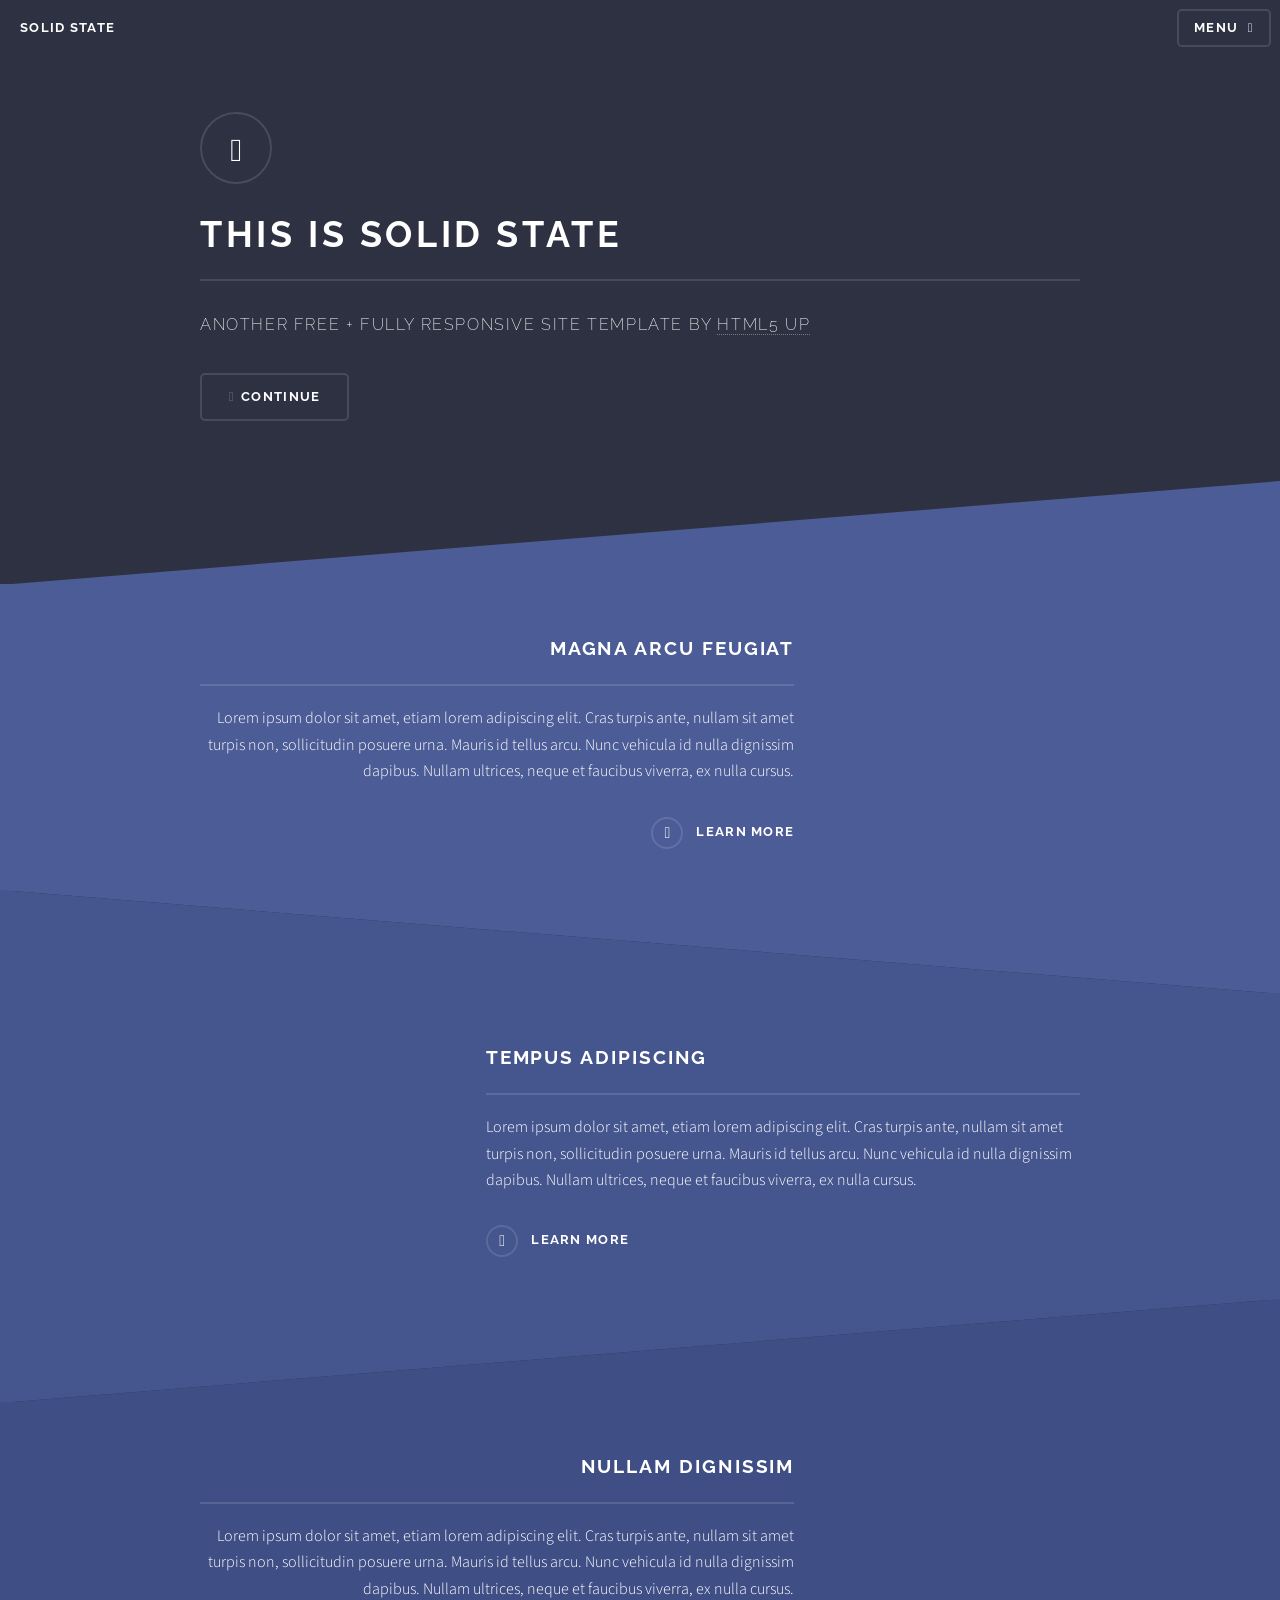
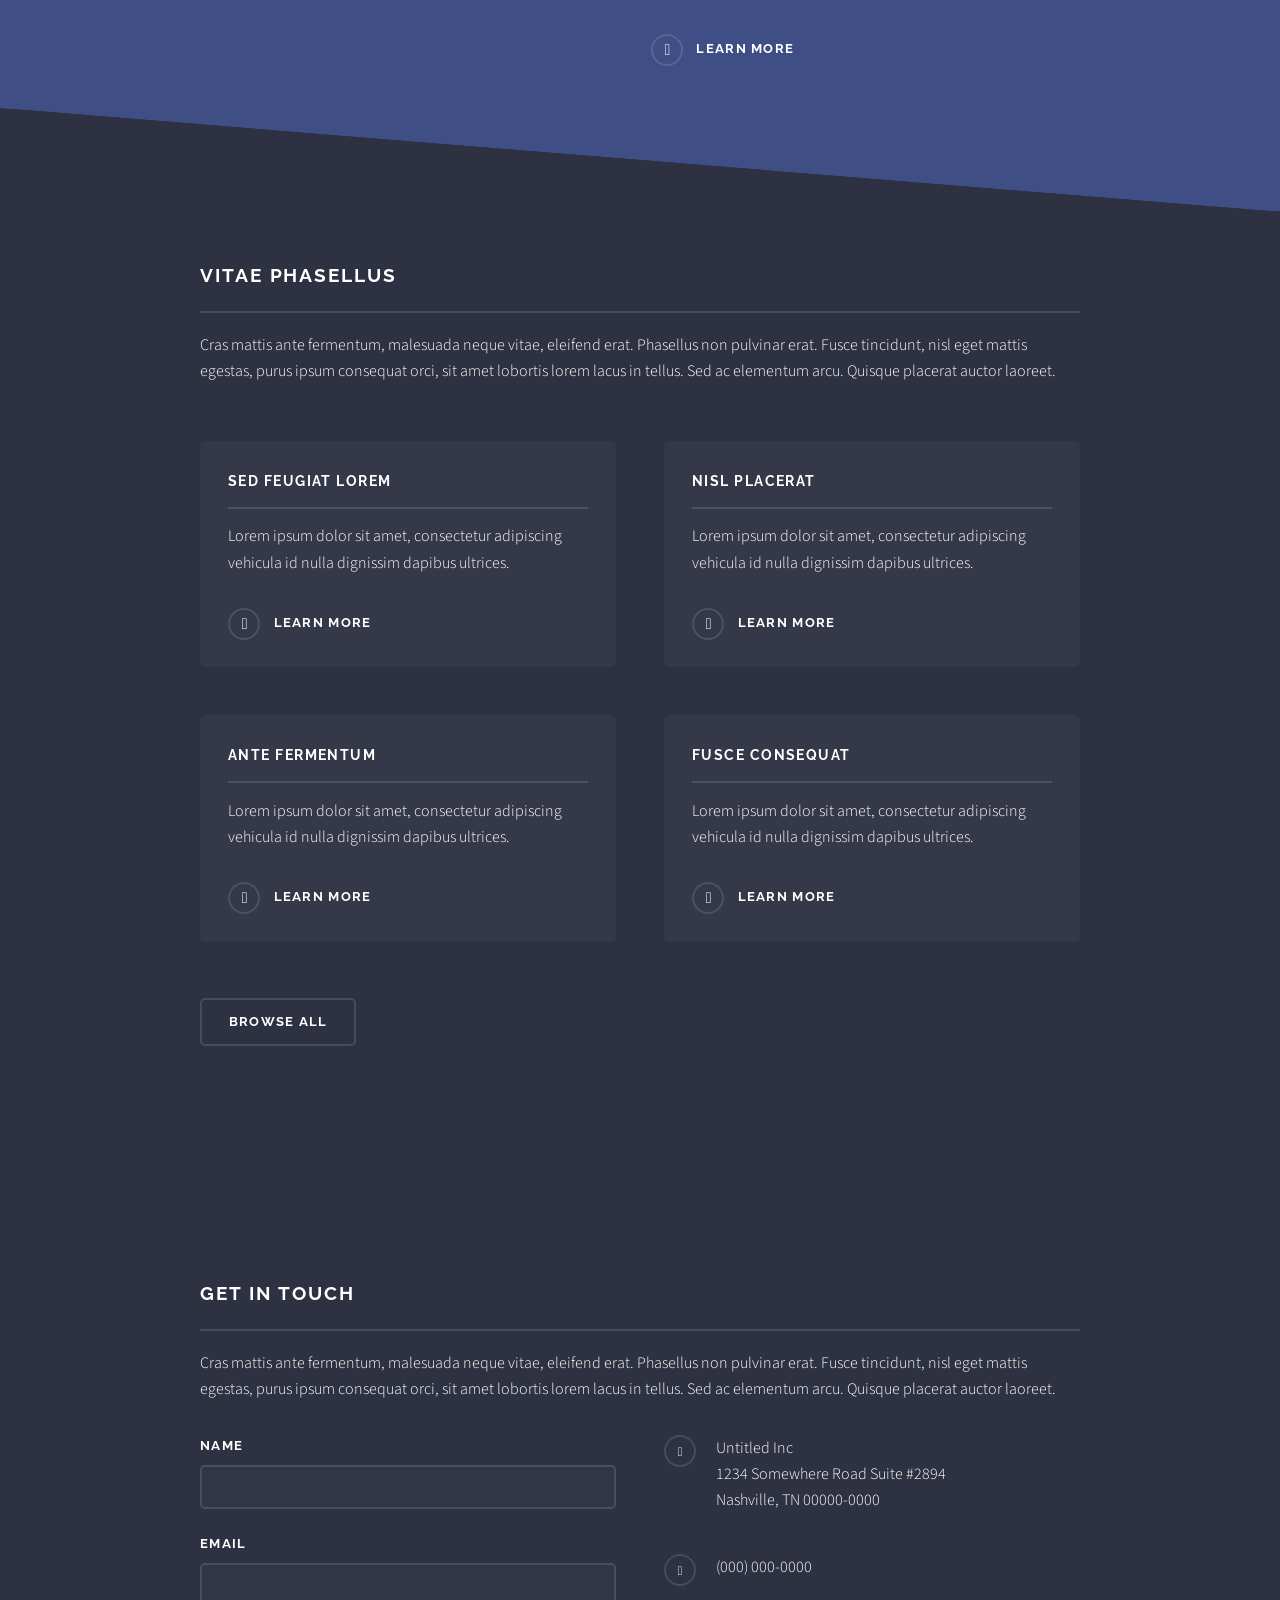
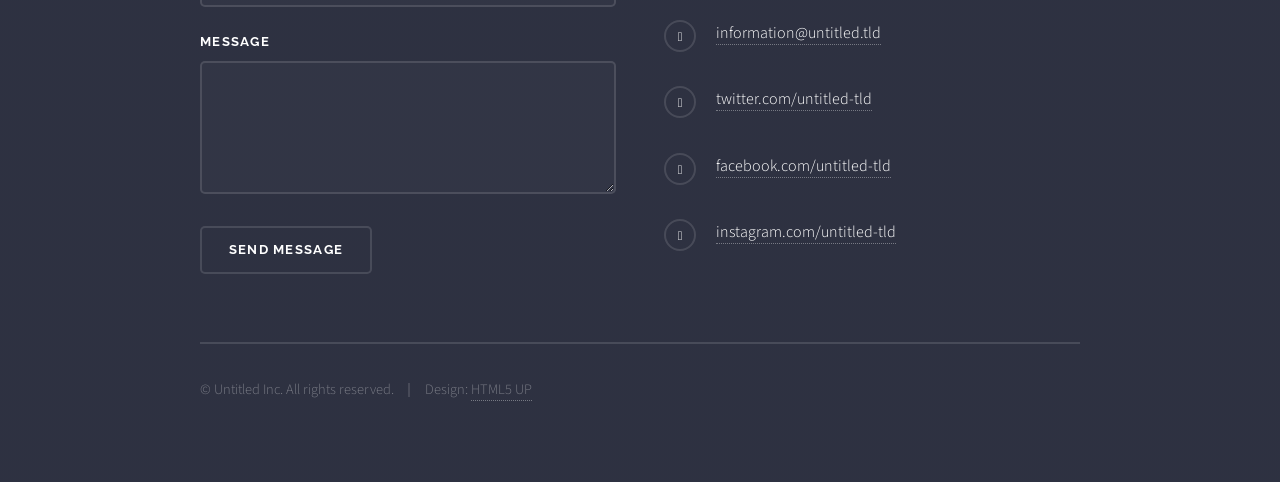
==== index.html @ 35e92411 "First commit of portfolio" ====
<!DOCTYPE HTML>
<!--
	Solid State by HTML5 UP
	html5up.net | @ajlkn
	Free for personal and commercial use under the CCA 3.0 license (html5up.net/license)
-->
<html>
	<head>
		<title>Solid State by HTML5 UP</title>
		<meta charset="utf-8" />
		<meta name="viewport" content="width=device-width, initial-scale=1, user-scalable=no" />
		<link rel="stylesheet" href="assets/css/main.css" />
		<noscript><link rel="stylesheet" href="assets/css/noscript.css" /></noscript>
	</head>
	<body class="is-preload">

		<!-- Page Wrapper -->
			<div id="page-wrapper">

				<!-- Header -->
					<header id="header" class="alt">
						<h1><a href="index.html">Solid State</a></h1>
						<nav>
							<a href="#menu">Menu</a>
						</nav>
					</header>

				<!-- Menu -->
					<nav id="menu">
						<div class="inner">
							<h2>Menu</h2>
							<ul class="links">
								<li><a href="index.html">Home</a></li>
								<li><a href="generic.html">Generic</a></li>
								<li><a href="elements.html">Elements</a></li>
								<li><a href="#">Log In</a></li>
								<li><a href="#">Sign Up</a></li>
							</ul>
							<a href="#" class="close">Close</a>
						</div>
					</nav>

				<!-- Banner -->
					<section id="banner">
						<div class="inner">
							<div class="logo"><span class="icon fa-gem"></span></div>
							<h2>This is Solid State</h2>
							<p>Another free + fully responsive site template by <a href="http://html5up.net">HTML5 UP</a></p>
							<ul class="actions">
								<li><a href="#wrapper" class="button icon solid solo fa-arrow-down scrolly">Continue</a></li>
							</ul>
						</div>
					</section>

				<!-- Wrapper -->
					<section id="wrapper">

						<!-- One -->
							<section id="one" class="wrapper spotlight style1">
								<div class="inner">
									<a href="#" class="image"><img src="images/pic01.jpg" alt="" /></a>
									<div class="content">
										<h2 class="major">Magna arcu feugiat</h2>
										<p>Lorem ipsum dolor sit amet, etiam lorem adipiscing elit. Cras turpis ante, nullam sit amet turpis non, sollicitudin posuere urna. Mauris id tellus arcu. Nunc vehicula id nulla dignissim dapibus. Nullam ultrices, neque et faucibus viverra, ex nulla cursus.</p>
										<a href="#" class="special">Learn more</a>
									</div>
								</div>
							</section>

						<!-- Two -->
							<section id="two" class="wrapper alt spotlight style2">
								<div class="inner">
									<a href="#" class="image"><img src="images/pic02.jpg" alt="" /></a>
									<div class="content">
										<h2 class="major">Tempus adipiscing</h2>
										<p>Lorem ipsum dolor sit amet, etiam lorem adipiscing elit. Cras turpis ante, nullam sit amet turpis non, sollicitudin posuere urna. Mauris id tellus arcu. Nunc vehicula id nulla dignissim dapibus. Nullam ultrices, neque et faucibus viverra, ex nulla cursus.</p>
										<a href="#" class="special">Learn more</a>
									</div>
								</div>
							</section>

						<!-- Three -->
							<section id="three" class="wrapper spotlight style3">
								<div class="inner">
									<a href="#" class="image"><img src="images/pic03.jpg" alt="" /></a>
									<div class="content">
										<h2 class="major">Nullam dignissim</h2>
										<p>Lorem ipsum dolor sit amet, etiam lorem adipiscing elit. Cras turpis ante, nullam sit amet turpis non, sollicitudin posuere urna. Mauris id tellus arcu. Nunc vehicula id nulla dignissim dapibus. Nullam ultrices, neque et faucibus viverra, ex nulla cursus.</p>
										<a href="#" class="special">Learn more</a>
									</div>
								</div>
							</section>

						<!-- Four -->
							<section id="four" class="wrapper alt style1">
								<div class="inner">
									<h2 class="major">Vitae phasellus</h2>
									<p>Cras mattis ante fermentum, malesuada neque vitae, eleifend erat. Phasellus non pulvinar erat. Fusce tincidunt, nisl eget mattis egestas, purus ipsum consequat orci, sit amet lobortis lorem lacus in tellus. Sed ac elementum arcu. Quisque placerat auctor laoreet.</p>
									<section class="features">
										<article>
											<a href="#" class="image"><img src="images/pic04.jpg" alt="" /></a>
											<h3 class="major">Sed feugiat lorem</h3>
											<p>Lorem ipsum dolor sit amet, consectetur adipiscing vehicula id nulla dignissim dapibus ultrices.</p>
											<a href="#" class="special">Learn more</a>
										</article>
										<article>
											<a href="#" class="image"><img src="images/pic05.jpg" alt="" /></a>
											<h3 class="major">Nisl placerat</h3>
											<p>Lorem ipsum dolor sit amet, consectetur adipiscing vehicula id nulla dignissim dapibus ultrices.</p>
											<a href="#" class="special">Learn more</a>
										</article>
										<article>
											<a href="#" class="image"><img src="images/pic06.jpg" alt="" /></a>
											<h3 class="major">Ante fermentum</h3>
											<p>Lorem ipsum dolor sit amet, consectetur adipiscing vehicula id nulla dignissim dapibus ultrices.</p>
											<a href="#" class="special">Learn more</a>
										</article>
										<article>
											<a href="#" class="image"><img src="images/pic07.jpg" alt="" /></a>
											<h3 class="major">Fusce consequat</h3>
											<p>Lorem ipsum dolor sit amet, consectetur adipiscing vehicula id nulla dignissim dapibus ultrices.</p>
											<a href="#" class="special">Learn more</a>
										</article>
									</section>
									<ul class="actions">
										<li><a href="#" class="button">Browse All</a></li>
									</ul>
								</div>
							</section>

					</section>

				<!-- Footer -->
					<section id="footer">
						<div class="inner">
							<h2 class="major">Get in touch</h2>
							<p>Cras mattis ante fermentum, malesuada neque vitae, eleifend erat. Phasellus non pulvinar erat. Fusce tincidunt, nisl eget mattis egestas, purus ipsum consequat orci, sit amet lobortis lorem lacus in tellus. Sed ac elementum arcu. Quisque placerat auctor laoreet.</p>
							<form method="post" action="#">
								<div class="fields">
									<div class="field">
										<label for="name">Name</label>
										<input type="text" name="name" id="name" />
									</div>
									<div class="field">
										<label for="email">Email</label>
										<input type="email" name="email" id="email" />
									</div>
									<div class="field">
										<label for="message">Message</label>
										<textarea name="message" id="message" rows="4"></textarea>
									</div>
								</div>
								<ul class="actions">
									<li><input type="submit" value="Send Message" /></li>
								</ul>
							</form>
							<ul class="contact">
								<li class="icon solid fa-home">
									Untitled Inc<br />
									1234 Somewhere Road Suite #2894<br />
									Nashville, TN 00000-0000
								</li>
								<li class="icon solid fa-phone">(000) 000-0000</li>
								<li class="icon solid fa-envelope"><a href="#">information@untitled.tld</a></li>
								<li class="icon brands fa-twitter"><a href="#">twitter.com/untitled-tld</a></li>
								<li class="icon brands fa-facebook-f"><a href="#">facebook.com/untitled-tld</a></li>
								<li class="icon brands fa-instagram"><a href="#">instagram.com/untitled-tld</a></li>
							</ul>
							<ul class="copyright">
								<li>&copy; Untitled Inc. All rights reserved.</li><li>Design: <a href="http://html5up.net">HTML5 UP</a></li>
							</ul>
						</div>
					</section>

			</div>

		<!-- Scripts -->
			<script src="assets/js/jquery.min.js"></script>
			<script src="assets/js/jquery.scrollex.min.js"></script>
			<script src="assets/js/browser.min.js"></script>
			<script src="assets/js/breakpoints.min.js"></script>
			<script src="assets/js/util.js"></script>
			<script src="assets/js/main.js"></script>

	</body>
</html>
---- assets/css/main.css ----
@import url(fontawesome-all.min.css);
@import url("https://fonts.googleapis.com/css?family=Raleway:200,700|Source+Sans+Pro:300,600,300italic,600italic");

/*
	Solid State by HTML5 UP
	html5up.net | @ajlkn
	Free for personal and commercial use under the CCA 3.0 license (html5up.net/license)
*/

html, body, div, span, applet, object,
iframe, h1, h2, h3, h4, h5, h6, p, blockquote,
pre, a, abbr, acronym, address, big, cite,
code, del, dfn, em, img, ins, kbd, q, s, samp,
small, strike, strong, sub, sup, tt, var, b,
u, i, center, dl, dt, dd, ol, ul, li, fieldset,
form, label, legend, table, caption, tbody,
tfoot, thead, tr, th, td, article, aside,
canvas, details, embed, figure, figcaption,
footer, header, hgroup, menu, nav, output, ruby,
section, summary, time, mark, audio, video {
	margin: 0;
	padding: 0;
	border: 0;
	font-size: 100%;
	font: inherit;
	vertical-align: baseline;}

article, aside, details, figcaption, figure,
footer, header, hgroup, menu, nav, section {
	display: block;}
html {
  scroll-behavior: smooth;
}

body {
	line-height: 1;
}

ol, ul {
	list-style: none;
}

blockquote, q {
	quotes: none;
}

	blockquote:before, blockquote:after, q:before, q:after {
		content: '';
		content: none;
	}

table {
	border-collapse: collapse;
	border-spacing: 0;
}

body {
	-webkit-text-size-adjust: none;
}

mark {
	background-color: transparent;
	color: inherit;
}

input::-moz-focus-inner {
	border: 0;
	padding: 0;
}

input, select, textarea {
	-moz-appearance: none;
	-webkit-appearance: none;
	-ms-appearance: none;
	appearance: none;
}

/* Basic */

	@-ms-viewport {
		width: device-width;
	}

	body {
		-ms-overflow-style: scrollbar;
	}

	@media screen and (max-width: 480px) {

		html, body {
			min-width: 320px;
		}

	}

	html {
		box-sizing: border-box;
	}

	*, *:before, *:after {
		box-sizing: inherit;
	}

	body {
		background-color: #2e3141;
		background-image: linear-gradient(to top, rgba(46, 49, 65, 0.8), rgba(46, 49, 65, 0.8)), url("../../images/bg.jpg");
		background-size: auto,
 cover;
		background-attachment: fixed,
 fixed;
		background-position: center,
 center;
	}

		body.is-preload *, body.is-preload *:before, body.is-preload *:after {
			-moz-animation: none !important;
			-webkit-animation: none !important;
			-ms-animation: none !important;
			animation: none !important;
			-moz-transition: none !important;
			-webkit-transition: none !important;
			-ms-transition: none !important;
			transition: none !important;
		}

/* Type */

	body, input, select, textarea {
		color: #ffffff;
		font-family: "Source Sans Pro", Helvetica, sans-serif;
		font-size: 16.5pt;
		font-weight: 300;
		line-height: 1.65;
	}

		@media screen and (max-width: 1680px) {

			body, input, select, textarea {
				font-size: 13pt;
			}

		}

		@media screen and (max-width: 1280px) {

			body, input, select, textarea {
				font-size: 12pt;
			}

		}

		@media screen and (max-width: 980px) {

			body, input, select, textarea {
				font-size: 12pt;
			}

		}

		@media screen and (max-width: 736px) {

			body, input, select, textarea {
				font-size: 12pt;
			}

		}

		@media screen and (max-width: 480px) {

			body, input, select, textarea {
				font-size: 12pt;
			}

		}

	a {
		-moz-transition: color 0.2s ease-in-out, border-bottom-color 0.2s ease-in-out;
		-webkit-transition: color 0.2s ease-in-out, border-bottom-color 0.2s ease-in-out;
		-ms-transition: color 0.2s ease-in-out, border-bottom-color 0.2s ease-in-out;
		transition: color 0.2s ease-in-out, border-bottom-color 0.2s ease-in-out;
		border-bottom: dotted 1px rgba(255, 255, 255, 0.35);
		color: #ffffff;
		text-decoration: none;
	}

		a:hover {
			border-bottom-color: transparent;
			color: #ffffff !important;
		}

		a.special:not(.button) {
			text-decoration: none;
			border-bottom: 0;
			display: block;
			font-family: Raleway, Helvetica, sans-serif;
			font-size: 0.8em;
			font-weight: 700;
			letter-spacing: 0.1em;
			margin: 0 0 2em 0;
			text-transform: uppercase;
		}

			a.special:not(.button):before {
				-moz-osx-font-smoothing: grayscale;
				-webkit-font-smoothing: antialiased;
				display: inline-block;
				font-style: normal;
				font-variant: normal;
				text-rendering: auto;
				line-height: 1;
				text-transform: none !important;
				font-family: 'Font Awesome 5 Free';
				font-weight: 900;
			}

			a.special:not(.button):before {
				-moz-transition: background-color 0.2s ease-in-out;
				-webkit-transition: background-color 0.2s ease-in-out;
				-ms-transition: background-color 0.2s ease-in-out;
				transition: background-color 0.2s ease-in-out;
				border-radius: 100%;
				border: solid 2px rgba(255, 255, 255, 0.125);
				content: '\f105';
				display: inline-block;
				font-size: 1.25em;
				height: 2em;
				line-height: 1.75em;
				margin-right: 0.85em;
				text-align: center;
				text-indent: 0.15em;
				vertical-align: middle;
				width: 2em;
			}

			a.special:not(.button):hover:before {
				background-color: rgba(255, 255, 255, 0.025);
			}

			a.special:not(.button):active:before {
				background-color: rgba(255, 255, 255, 0.075);
			}

	strong, b {
		color: #ffffff;
		font-weight: 600;
	}

	em, i {
		font-style: italic;
	}

	p {
		margin: 0 0 2em 0;
	}

	h1, h2, h3, h4, h5, h6 {
		color: #ffffff;
		font-family: Raleway, Helvetica, sans-serif;
		font-weight: 700;
		letter-spacing: 0.1em;
		margin: 0 0 1em 0;
		text-transform: uppercase;
	}

		h1 a, h2 a, h3 a, h4 a, h5 a, h6 a {
			color: inherit;
			text-decoration: none;
			border-bottom: 0;
		}

		h1 span, h2 span, h3 span, h4 span, h5 span, h6 span {
			font-weight: 200;
		}

		h1.major, h2.major, h3.major, h4.major, h5.major, h6.major {
			padding-bottom: 1em;
			border-bottom: solid 2px rgba(255, 255, 255, 0.125);
		}

	h2 {
		font-size: 1.2em;
	}

	h3 {
		font-size: 0.9em;
	}

	h4 {
		font-size: 0.7em;
	}

	h5 {
		font-size: 0.7em;
	}

	h6 {
		font-size: 0.7em;
	}

	@media screen and (max-width: 736px) {

		h2 {
			font-size: 1em;
		}

		h3 {
			font-size: 0.8em;
		}

	}

	sub {
		font-size: 0.8em;
		position: relative;
		top: 0.5em;
	}

	sup {
		font-size: 0.8em;
		position: relative;
		top: -0.5em;
	}

	blockquote {
		border-left: solid 4px rgba(255, 255, 255, 0.125);
		font-style: italic;
		margin: 0 0 2em 0;
		padding: 0.5em 0 0.5em 2em;
	}

	code {
		background: rgba(255, 255, 255, 0.025);
		border-radius: 5px;
		border: solid 2px rgba(255, 255, 255, 0.125);
		font-family: "Courier New", monospace;
		font-size: 0.9em;
		margin: 0 0.25em;
		padding: 0.25em 0.65em;
	}

	pre {
		-webkit-overflow-scrolling: touch;
		font-family: "Courier New", monospace;
		font-size: 0.9em;
		margin: 0 0 2em 0;
	}

		pre code {
			display: block;
			line-height: 1.75em;
			padding: 1em 1.5em;
			overflow-x: auto;
		}

	hr {
		border: 0;
		border-bottom: solid 2px rgba(255, 255, 255, 0.125);
		margin: 2.5em 0;
	}

		hr.major {
			margin: 4em 0;
		}

	.align-left {
		text-align: left;
	}

	.align-center {
		text-align: center;
	}

	.align-right {
		text-align: right;
	}

/* Row */

	.row {
		display: flex;
		flex-wrap: wrap;
		box-sizing: border-box;
		align-items: stretch;
	}

		.row > * {
			box-sizing: border-box;
		}

		.row.gtr-uniform > * > :last-child {
			margin-bottom: 0;
		}

		.row.aln-left {
			justify-content: flex-start;
		}

		.row.aln-center {
			justify-content: center;
		}

		.row.aln-right {
			justify-content: flex-end;
		}

		.row.aln-top {
			align-items: flex-start;
		}

		.row.aln-middle {
			align-items: center;
		}

		.row.aln-bottom {
			align-items: flex-end;
		}

		.row > .imp {
			order: -1;
		}

		.row > .col-1 {
			width: 8.33333%;
		}

		.row > .off-1 {
			margin-left: 8.33333%;
		}

		.row > .col-2 {
			width: 16.66667%;
		}

		.row > .off-2 {
			margin-left: 16.66667%;
		}

		.row > .col-3 {
			width: 25%;
		}

		.row > .off-3 {
			margin-left: 25%;
		}

		.row > .col-4 {
			width: 33.33333%;
		}

		.row > .off-4 {
			margin-left: 33.33333%;
		}

		.row > .col-5 {
			width: 41.66667%;
		}

		.row > .off-5 {
			margin-left: 41.66667%;
		}

		.row > .col-6 {
			width: 50%;
		}

		.row > .off-6 {
			margin-left: 50%;
		}

		.row > .col-7 {
			width: 58.33333%;
		}

		.row > .off-7 {
			margin-left: 58.33333%;
		}

		.row > .col-8 {
			width: 66.66667%;
		}

		.row > .off-8 {
			margin-left: 66.66667%;
		}

		.row > .col-9 {
			width: 75%;
		}

		.row > .off-9 {
			margin-left: 75%;
		}

		.row > .col-10 {
			width: 83.33333%;
		}

		.row > .off-10 {
			margin-left: 83.33333%;
		}

		.row > .col-11 {
			width: 91.66667%;
		}

		.row > .off-11 {
			margin-left: 91.66667%;
		}

		.row > .col-12 {
			width: 100%;
		}

		.row > .off-12 {
			margin-left: 100%;
		}

		.row.gtr-0 {
			margin-top: 0;
			margin-left: 0em;
		}

			.row.gtr-0 > * {
				padding: 0 0 0 0em;
			}

			.row.gtr-0.gtr-uniform {
				margin-top: 0em;
			}

				.row.gtr-0.gtr-uniform > * {
					padding-top: 0em;
				}

		.row.gtr-25 {
			margin-top: 0;
			margin-left: -0.4375em;
		}

			.row.gtr-25 > * {
				padding: 0 0 0 0.4375em;
			}

			.row.gtr-25.gtr-uniform {
				margin-top: -0.4375em;
			}

				.row.gtr-25.gtr-uniform > * {
					padding-top: 0.4375em;
				}

		.row.gtr-50 {
			margin-top: 0;
			margin-left: -0.875em;
		}

			.row.gtr-50 > * {
				padding: 0 0 0 0.875em;
			}

			.row.gtr-50.gtr-uniform {
				margin-top: -0.875em;
			}

				.row.gtr-50.gtr-uniform > * {
					padding-top: 0.875em;
				}

		.row {
			margin-top: 0;
			margin-left: -1.75em;
		}

			.row > * {
				padding: 0 0 0 1.75em;
			}

			.row.gtr-uniform {
				margin-top: -1.75em;
			}

				.row.gtr-uniform > * {
					padding-top: 1.75em;
				}

		.row.gtr-150 {
			margin-top: 0;
			margin-left: -2.625em;
		}

			.row.gtr-150 > * {
				padding: 0 0 0 2.625em;
			}

			.row.gtr-150.gtr-uniform {
				margin-top: -2.625em;
			}

				.row.gtr-150.gtr-uniform > * {
					padding-top: 2.625em;
				}

		.row.gtr-200 {
			margin-top: 0;
			margin-left: -3.5em;
		}

			.row.gtr-200 > * {
				padding: 0 0 0 3.5em;
			}

			.row.gtr-200.gtr-uniform {
				margin-top: -3.5em;
			}

				.row.gtr-200.gtr-uniform > * {
					padding-top: 3.5em;
				}

		@media screen and (max-width: 1680px) {

			.row {
				display: flex;
				flex-wrap: wrap;
				box-sizing: border-box;
				align-items: stretch;
			}

				.row > * {
					box-sizing: border-box;
				}

				.row.gtr-uniform > * > :last-child {
					margin-bottom: 0;
				}

				.row.aln-left {
					justify-content: flex-start;
				}

				.row.aln-center {
					justify-content: center;
				}

				.row.aln-right {
					justify-content: flex-end;
				}

				.row.aln-top {
					align-items: flex-start;
				}

				.row.aln-middle {
					align-items: center;
				}

				.row.aln-bottom {
					align-items: flex-end;
				}

				.row > .imp-xlarge {
					order: -1;
				}

				.row > .col-1-xlarge {
					width: 8.33333%;
				}

				.row > .off-1-xlarge {
					margin-left: 8.33333%;
				}

				.row > .col-2-xlarge {
					width: 16.66667%;
				}

				.row > .off-2-xlarge {
					margin-left: 16.66667%;
				}

				.row > .col-3-xlarge {
					width: 25%;
				}

				.row > .off-3-xlarge {
					margin-left: 25%;
				}

				.row > .col-4-xlarge {
					width: 33.33333%;
				}

				.row > .off-4-xlarge {
					margin-left: 33.33333%;
				}

				.row > .col-5-xlarge {
					width: 41.66667%;
				}

				.row > .off-5-xlarge {
					margin-left: 41.66667%;
				}

				.row > .col-6-xlarge {
					width: 50%;
				}

				.row > .off-6-xlarge {
					margin-left: 50%;
				}

				.row > .col-7-xlarge {
					width: 58.33333%;
				}

				.row > .off-7-xlarge {
					margin-left: 58.33333%;
				}

				.row > .col-8-xlarge {
					width: 66.66667%;
				}

				.row > .off-8-xlarge {
					margin-left: 66.66667%;
				}

				.row > .col-9-xlarge {
					width: 75%;
				}

				.row > .off-9-xlarge {
					margin-left: 75%;
				}

				.row > .col-10-xlarge {
					width: 83.33333%;
				}

				.row > .off-10-xlarge {
					margin-left: 83.33333%;
				}

				.row > .col-11-xlarge {
					width: 91.66667%;
				}

				.row > .off-11-xlarge {
					margin-left: 91.66667%;
				}

				.row > .col-12-xlarge {
					width: 100%;
				}

				.row > .off-12-xlarge {
					margin-left: 100%;
				}

				.row.gtr-0 {
					margin-top: 0;
					margin-left: 0em;
				}

					.row.gtr-0 > * {
						padding: 0 0 0 0em;
					}

					.row.gtr-0.gtr-uniform {
						margin-top: 0em;
					}

						.row.gtr-0.gtr-uniform > * {
							padding-top: 0em;
						}

				.row.gtr-25 {
					margin-top: 0;
					margin-left: -0.4375em;
				}

					.row.gtr-25 > * {
						padding: 0 0 0 0.4375em;
					}

					.row.gtr-25.gtr-uniform {
						margin-top: -0.4375em;
					}

						.row.gtr-25.gtr-uniform > * {
							padding-top: 0.4375em;
						}

				.row.gtr-50 {
					margin-top: 0;
					margin-left: -0.875em;
				}

					.row.gtr-50 > * {
						padding: 0 0 0 0.875em;
					}

					.row.gtr-50.gtr-uniform {
						margin-top: -0.875em;
					}

						.row.gtr-50.gtr-uniform > * {
							padding-top: 0.875em;
						}

				.row {
					margin-top: 0;
					margin-left: -1.75em;
				}

					.row > * {
						padding: 0 0 0 1.75em;
					}

					.row.gtr-uniform {
						margin-top: -1.75em;
					}

						.row.gtr-uniform > * {
							padding-top: 1.75em;
						}

				.row.gtr-150 {
					margin-top: 0;
					margin-left: -2.625em;
				}

					.row.gtr-150 > * {
						padding: 0 0 0 2.625em;
					}

					.row.gtr-150.gtr-uniform {
						margin-top: -2.625em;
					}

						.row.gtr-150.gtr-uniform > * {
							padding-top: 2.625em;
						}

				.row.gtr-200 {
					margin-top: 0;
					margin-left: -3.5em;
				}

					.row.gtr-200 > * {
						padding: 0 0 0 3.5em;
					}

					.row.gtr-200.gtr-uniform {
						margin-top: -3.5em;
					}

						.row.gtr-200.gtr-uniform > * {
							padding-top: 3.5em;
						}

		}

		@media screen and (max-width: 1280px) {

			.row {
				display: flex;
				flex-wrap: wrap;
				box-sizing: border-box;
				align-items: stretch;
			}

				.row > * {
					box-sizing: border-box;
				}

				.row.gtr-uniform > * > :last-child {
					margin-bottom: 0;
				}

				.row.aln-left {
					justify-content: flex-start;
				}

				.row.aln-center {
					justify-content: center;
				}

				.row.aln-right {
					justify-content: flex-end;
				}

				.row.aln-top {
					align-items: flex-start;
				}

				.row.aln-middle {
					align-items: center;
				}

				.row.aln-bottom {
					align-items: flex-end;
				}

				.row > .imp-large {
					order: -1;
				}

				.row > .col-1-large {
					width: 8.33333%;
				}

				.row > .off-1-large {
					margin-left: 8.33333%;
				}

				.row > .col-2-large {
					width: 16.66667%;
				}

				.row > .off-2-large {
					margin-left: 16.66667%;
				}

				.row > .col-3-large {
					width: 25%;
				}

				.row > .off-3-large {
					margin-left: 25%;
				}

				.row > .col-4-large {
					width: 33.33333%;
				}

				.row > .off-4-large {
					margin-left: 33.33333%;
				}

				.row > .col-5-large {
					width: 41.66667%;
				}

				.row > .off-5-large {
					margin-left: 41.66667%;
				}

				.row > .col-6-large {
					width: 50%;
				}

				.row > .off-6-large {
					margin-left: 50%;
				}

				.row > .col-7-large {
					width: 58.33333%;
				}

				.row > .off-7-large {
					margin-left: 58.33333%;
				}

				.row > .col-8-large {
					width: 66.66667%;
				}

				.row > .off-8-large {
					margin-left: 66.66667%;
				}

				.row > .col-9-large {
					width: 75%;
				}

				.row > .off-9-large {
					margin-left: 75%;
				}

				.row > .col-10-large {
					width: 83.33333%;
				}

				.row > .off-10-large {
					margin-left: 83.33333%;
				}

				.row > .col-11-large {
					width: 91.66667%;
				}

				.row > .off-11-large {
					margin-left: 91.66667%;
				}

				.row > .col-12-large {
					width: 100%;
				}

				.row > .off-12-large {
					margin-left: 100%;
				}

				.row.gtr-0 {
					margin-top: 0;
					margin-left: 0em;
				}

					.row.gtr-0 > * {
						padding: 0 0 0 0em;
					}

					.row.gtr-0.gtr-uniform {
						margin-top: 0em;
					}

						.row.gtr-0.gtr-uniform > * {
							padding-top: 0em;
						}

				.row.gtr-25 {
					margin-top: 0;
					margin-left: -0.4375em;
				}

					.row.gtr-25 > * {
						padding: 0 0 0 0.4375em;
					}

					.row.gtr-25.gtr-uniform {
						margin-top: -0.4375em;
					}

						.row.gtr-25.gtr-uniform > * {
							padding-top: 0.4375em;
						}

				.row.gtr-50 {
					margin-top: 0;
					margin-left: -0.875em;
				}

					.row.gtr-50 > * {
						padding: 0 0 0 0.875em;
					}

					.row.gtr-50.gtr-uniform {
						margin-top: -0.875em;
					}

						.row.gtr-50.gtr-uniform > * {
							padding-top: 0.875em;
						}

				.row {
					margin-top: 0;
					margin-left: -1.75em;
				}

					.row > * {
						padding: 0 0 0 1.75em;
					}

					.row.gtr-uniform {
						margin-top: -1.75em;
					}

						.row.gtr-uniform > * {
							padding-top: 1.75em;
						}

				.row.gtr-150 {
					margin-top: 0;
					margin-left: -2.625em;
				}

					.row.gtr-150 > * {
						padding: 0 0 0 2.625em;
					}

					.row.gtr-150.gtr-uniform {
						margin-top: -2.625em;
					}

						.row.gtr-150.gtr-uniform > * {
							padding-top: 2.625em;
						}

				.row.gtr-200 {
					margin-top: 0;
					margin-left: -3.5em;
				}

					.row.gtr-200 > * {
						padding: 0 0 0 3.5em;
					}

					.row.gtr-200.gtr-uniform {
						margin-top: -3.5em;
					}

						.row.gtr-200.gtr-uniform > * {
							padding-top: 3.5em;
						}

		}

		@media screen and (max-width: 980px) {

			.row {
				display: flex;
				flex-wrap: wrap;
				box-sizing: border-box;
				align-items: stretch;
			}

				.row > * {
					box-sizing: border-box;
				}

				.row.gtr-uniform > * > :last-child {
					margin-bottom: 0;
				}

				.row.aln-left {
					justify-content: flex-start;
				}

				.row.aln-center {
					justify-content: center;
				}

				.row.aln-right {
					justify-content: flex-end;
				}

				.row.aln-top {
					align-items: flex-start;
				}

				.row.aln-middle {
					align-items: center;
				}

				.row.aln-bottom {
					align-items: flex-end;
				}

				.row > .imp-medium {
					order: -1;
				}

				.row > .col-1-medium {
					width: 8.33333%;
				}

				.row > .off-1-medium {
					margin-left: 8.33333%;
				}

				.row > .col-2-medium {
					width: 16.66667%;
				}

				.row > .off-2-medium {
					margin-left: 16.66667%;
				}

				.row > .col-3-medium {
					width: 25%;
				}

				.row > .off-3-medium {
					margin-left: 25%;
				}

				.row > .col-4-medium {
					width: 33.33333%;
				}

				.row > .off-4-medium {
					margin-left: 33.33333%;
				}

				.row > .col-5-medium {
					width: 41.66667%;
				}

				.row > .off-5-medium {
					margin-left: 41.66667%;
				}

				.row > .col-6-medium {
					width: 50%;
				}

				.row > .off-6-medium {
					margin-left: 50%;
				}

				.row > .col-7-medium {
					width: 58.33333%;
				}

				.row > .off-7-medium {
					margin-left: 58.33333%;
				}

				.row > .col-8-medium {
					width: 66.66667%;
				}

				.row > .off-8-medium {
					margin-left: 66.66667%;
				}

				.row > .col-9-medium {
					width: 75%;
				}

				.row > .off-9-medium {
					margin-left: 75%;
				}

				.row > .col-10-medium {
					width: 83.33333%;
				}

				.row > .off-10-medium {
					margin-left: 83.33333%;
				}

				.row > .col-11-medium {
					width: 91.66667%;
				}

				.row > .off-11-medium {
					margin-left: 91.66667%;
				}

				.row > .col-12-medium {
					width: 100%;
				}

				.row > .off-12-medium {
					margin-left: 100%;
				}

				.row.gtr-0 {
					margin-top: 0;
					margin-left: 0em;
				}

					.row.gtr-0 > * {
						padding: 0 0 0 0em;
					}

					.row.gtr-0.gtr-uniform {
						margin-top: 0em;
					}

						.row.gtr-0.gtr-uniform > * {
							padding-top: 0em;
						}

				.row.gtr-25 {
					margin-top: 0;
					margin-left: -0.4375em;
				}

					.row.gtr-25 > * {
						padding: 0 0 0 0.4375em;
					}

					.row.gtr-25.gtr-uniform {
						margin-top: -0.4375em;
					}

						.row.gtr-25.gtr-uniform > * {
							padding-top: 0.4375em;
						}

				.row.gtr-50 {
					margin-top: 0;
					margin-left: -0.875em;
				}

					.row.gtr-50 > * {
						padding: 0 0 0 0.875em;
					}

					.row.gtr-50.gtr-uniform {
						margin-top: -0.875em;
					}

						.row.gtr-50.gtr-uniform > * {
							padding-top: 0.875em;
						}

				.row {
					margin-top: 0;
					margin-left: -1.75em;
				}

					.row > * {
						padding: 0 0 0 1.75em;
					}

					.row.gtr-uniform {
						margin-top: -1.75em;
					}

						.row.gtr-uniform > * {
							padding-top: 1.75em;
						}

				.row.gtr-150 {
					margin-top: 0;
					margin-left: -2.625em;
				}

					.row.gtr-150 > * {
						padding: 0 0 0 2.625em;
					}

					.row.gtr-150.gtr-uniform {
						margin-top: -2.625em;
					}

						.row.gtr-150.gtr-uniform > * {
							padding-top: 2.625em;
						}

				.row.gtr-200 {
					margin-top: 0;
					margin-left: -3.5em;
				}

					.row.gtr-200 > * {
						padding: 0 0 0 3.5em;
					}

					.row.gtr-200.gtr-uniform {
						margin-top: -3.5em;
					}

						.row.gtr-200.gtr-uniform > * {
							padding-top: 3.5em;
						}

		}

		@media screen and (max-width: 736px) {

			.row {
				display: flex;
				flex-wrap: wrap;
				box-sizing: border-box;
				align-items: stretch;
			}

				.row > * {
					box-sizing: border-box;
				}

				.row.gtr-uniform > * > :last-child {
					margin-bottom: 0;
				}

				.row.aln-left {
					justify-content: flex-start;
				}

				.row.aln-center {
					justify-content: center;
				}

				.row.aln-right {
					justify-content: flex-end;
				}

				.row.aln-top {
					align-items: flex-start;
				}

				.row.aln-middle {
					align-items: center;
				}

				.row.aln-bottom {
					align-items: flex-end;
				}

				.row > .imp-small {
					order: -1;
				}

				.row > .col-1-small {
					width: 8.33333%;
				}

				.row > .off-1-small {
					margin-left: 8.33333%;
				}

				.row > .col-2-small {
					width: 16.66667%;
				}

				.row > .off-2-small {
					margin-left: 16.66667%;
				}

				.row > .col-3-small {
					width: 25%;
				}

				.row > .off-3-small {
					margin-left: 25%;
				}

				.row > .col-4-small {
					width: 33.33333%;
				}

				.row > .off-4-small {
					margin-left: 33.33333%;
				}

				.row > .col-5-small {
					width: 41.66667%;
				}

				.row > .off-5-small {
					margin-left: 41.66667%;
				}

				.row > .col-6-small {
					width: 50%;
				}

				.row > .off-6-small {
					margin-left: 50%;
				}

				.row > .col-7-small {
					width: 58.33333%;
				}

				.row > .off-7-small {
					margin-left: 58.33333%;
				}

				.row > .col-8-small {
					width: 66.66667%;
				}

				.row > .off-8-small {
					margin-left: 66.66667%;
				}

				.row > .col-9-small {
					width: 75%;
				}

				.row > .off-9-small {
					margin-left: 75%;
				}

				.row > .col-10-small {
					width: 83.33333%;
				}

				.row > .off-10-small {
					margin-left: 83.33333%;
				}

				.row > .col-11-small {
					width: 91.66667%;
				}

				.row > .off-11-small {
					margin-left: 91.66667%;
				}

				.row > .col-12-small {
					width: 100%;
				}

				.row > .off-12-small {
					margin-left: 100%;
				}

				.row.gtr-0 {
					margin-top: 0;
					margin-left: 0em;
				}

					.row.gtr-0 > * {
						padding: 0 0 0 0em;
					}

					.row.gtr-0.gtr-uniform {
						margin-top: 0em;
					}

						.row.gtr-0.gtr-uniform > * {
							padding-top: 0em;
						}

				.row.gtr-25 {
					margin-top: 0;
					margin-left: -0.3125em;
				}

					.row.gtr-25 > * {
						padding: 0 0 0 0.3125em;
					}

					.row.gtr-25.gtr-uniform {
						margin-top: -0.3125em;
					}

						.row.gtr-25.gtr-uniform > * {
							padding-top: 0.3125em;
						}

				.row.gtr-50 {
					margin-top: 0;
					margin-left: -0.625em;
				}

					.row.gtr-50 > * {
						padding: 0 0 0 0.625em;
					}

					.row.gtr-50.gtr-uniform {
						margin-top: -0.625em;
					}

						.row.gtr-50.gtr-uniform > * {
							padding-top: 0.625em;
						}

				.row {
					margin-top: 0;
					margin-left: -1.25em;
				}

					.row > * {
						padding: 0 0 0 1.25em;
					}

					.row.gtr-uniform {
						margin-top: -1.25em;
					}

						.row.gtr-uniform > * {
							padding-top: 1.25em;
						}

				.row.gtr-150 {
					margin-top: 0;
					margin-left: -1.875em;
				}

					.row.gtr-150 > * {
						padding: 0 0 0 1.875em;
					}

					.row.gtr-150.gtr-uniform {
						margin-top: -1.875em;
					}

						.row.gtr-150.gtr-uniform > * {
							padding-top: 1.875em;
						}

				.row.gtr-200 {
					margin-top: 0;
					margin-left: -2.5em;
				}

					.row.gtr-200 > * {
						padding: 0 0 0 2.5em;
					}

					.row.gtr-200.gtr-uniform {
						margin-top: -2.5em;
					}

						.row.gtr-200.gtr-uniform > * {
							padding-top: 2.5em;
						}

		}

		@media screen and (max-width: 480px) {

			.row {
				display: flex;
				flex-wrap: wrap;
				box-sizing: border-box;
				align-items: stretch;
			}

				.row > * {
					box-sizing: border-box;
				}

				.row.gtr-uniform > * > :last-child {
					margin-bottom: 0;
				}

				.row.aln-left {
					justify-content: flex-start;
				}

				.row.aln-center {
					justify-content: center;
				}

				.row.aln-right {
					justify-content: flex-end;
				}

				.row.aln-top {
					align-items: flex-start;
				}

				.row.aln-middle {
					align-items: center;
				}

				.row.aln-bottom {
					align-items: flex-end;
				}

				.row > .imp-xsmall {
					order: -1;
				}

				.row > .col-1-xsmall {
					width: 8.33333%;
				}

				.row > .off-1-xsmall {
					margin-left: 8.33333%;
				}

				.row > .col-2-xsmall {
					width: 16.66667%;
				}

				.row > .off-2-xsmall {
					margin-left: 16.66667%;
				}

				.row > .col-3-xsmall {
					width: 25%;
				}

				.row > .off-3-xsmall {
					margin-left: 25%;
				}

				.row > .col-4-xsmall {
					width: 33.33333%;
				}

				.row > .off-4-xsmall {
					margin-left: 33.33333%;
				}

				.row > .col-5-xsmall {
					width: 41.66667%;
				}

				.row > .off-5-xsmall {
					margin-left: 41.66667%;
				}

				.row > .col-6-xsmall {
					width: 50%;
				}

				.row > .off-6-xsmall {
					margin-left: 50%;
				}

				.row > .col-7-xsmall {
					width: 58.33333%;
				}

				.row > .off-7-xsmall {
					margin-left: 58.33333%;
				}

				.row > .col-8-xsmall {
					width: 66.66667%;
				}

				.row > .off-8-xsmall {
					margin-left: 66.66667%;
				}

				.row > .col-9-xsmall {
					width: 75%;
				}

				.row > .off-9-xsmall {
					margin-left: 75%;
				}

				.row > .col-10-xsmall {
					width: 83.33333%;
				}

				.row > .off-10-xsmall {
					margin-left: 83.33333%;
				}

				.row > .col-11-xsmall {
					width: 91.66667%;
				}

				.row > .off-11-xsmall {
					margin-left: 91.66667%;
				}

				.row > .col-12-xsmall {
					width: 100%;
				}

				.row > .off-12-xsmall {
					margin-left: 100%;
				}

				.row.gtr-0 {
					margin-top: 0;
					margin-left: 0em;
				}

					.row.gtr-0 > * {
						padding: 0 0 0 0em;
					}

					.row.gtr-0.gtr-uniform {
						margin-top: 0em;
					}

						.row.gtr-0.gtr-uniform > * {
							padding-top: 0em;
						}

				.row.gtr-25 {
					margin-top: 0;
					margin-left: -0.3125em;
				}

					.row.gtr-25 > * {
						padding: 0 0 0 0.3125em;
					}

					.row.gtr-25.gtr-uniform {
						margin-top: -0.3125em;
					}

						.row.gtr-25.gtr-uniform > * {
							padding-top: 0.3125em;
						}

				.row.gtr-50 {
					margin-top: 0;
					margin-left: -0.625em;
				}

					.row.gtr-50 > * {
						padding: 0 0 0 0.625em;
					}

					.row.gtr-50.gtr-uniform {
						margin-top: -0.625em;
					}

						.row.gtr-50.gtr-uniform > * {
							padding-top: 0.625em;
						}

				.row {
					margin-top: 0;
					margin-left: -1.25em;
				}

					.row > * {
						padding: 0 0 0 1.25em;
					}

					.row.gtr-uniform {
						margin-top: -1.25em;
					}

						.row.gtr-uniform > * {
							padding-top: 1.25em;
						}

				.row.gtr-150 {
					margin-top: 0;
					margin-left: -1.875em;
				}

					.row.gtr-150 > * {
						padding: 0 0 0 1.875em;
					}

					.row.gtr-150.gtr-uniform {
						margin-top: -1.875em;
					}

						.row.gtr-150.gtr-uniform > * {
							padding-top: 1.875em;
						}

				.row.gtr-200 {
					margin-top: 0;
					margin-left: -2.5em;
				}

					.row.gtr-200 > * {
						padding: 0 0 0 2.5em;
					}

					.row.gtr-200.gtr-uniform {
						margin-top: -2.5em;
					}

						.row.gtr-200.gtr-uniform > * {
							padding-top: 2.5em;
						}

		}

		@media screen and (max-width: 360px) {

			.row {
				display: flex;
				flex-wrap: wrap;
				box-sizing: border-box;
				align-items: stretch;
			}

				.row > * {
					box-sizing: border-box;
				}

				.row.gtr-uniform > * > :last-child {
					margin-bottom: 0;
				}

				.row.aln-left {
					justify-content: flex-start;
				}

				.row.aln-center {
					justify-content: center;
				}

				.row.aln-right {
					justify-content: flex-end;
				}

				.row.aln-top {
					align-items: flex-start;
				}

				.row.aln-middle {
					align-items: center;
				}

				.row.aln-bottom {
					align-items: flex-end;
				}

				.row > .imp-xxsmall {
					order: -1;
				}

				.row > .col-1-xxsmall {
					width: 8.33333%;
				}

				.row > .off-1-xxsmall {
					margin-left: 8.33333%;
				}

				.row > .col-2-xxsmall {
					width: 16.66667%;
				}

				.row > .off-2-xxsmall {
					margin-left: 16.66667%;
				}

				.row > .col-3-xxsmall {
					width: 25%;
				}

				.row > .off-3-xxsmall {
					margin-left: 25%;
				}

				.row > .col-4-xxsmall {
					width: 33.33333%;
				}

				.row > .off-4-xxsmall {
					margin-left: 33.33333%;
				}

				.row > .col-5-xxsmall {
					width: 41.66667%;
				}

				.row > .off-5-xxsmall {
					margin-left: 41.66667%;
				}

				.row > .col-6-xxsmall {
					width: 50%;
				}

				.row > .off-6-xxsmall {
					margin-left: 50%;
				}

				.row > .col-7-xxsmall {
					width: 58.33333%;
				}

				.row > .off-7-xxsmall {
					margin-left: 58.33333%;
				}

				.row > .col-8-xxsmall {
					width: 66.66667%;
				}

				.row > .off-8-xxsmall {
					margin-left: 66.66667%;
				}

				.row > .col-9-xxsmall {
					width: 75%;
				}

				.row > .off-9-xxsmall {
					margin-left: 75%;
				}

				.row > .col-10-xxsmall {
					width: 83.33333%;
				}

				.row > .off-10-xxsmall {
					margin-left: 83.33333%;
				}

				.row > .col-11-xxsmall {
					width: 91.66667%;
				}

				.row > .off-11-xxsmall {
					margin-left: 91.66667%;
				}

				.row > .col-12-xxsmall {
					width: 100%;
				}

				.row > .off-12-xxsmall {
					margin-left: 100%;
				}

				.row.gtr-0 {
					margin-top: 0;
					margin-left: 0em;
				}

					.row.gtr-0 > * {
						padding: 0 0 0 0em;
					}

					.row.gtr-0.gtr-uniform {
						margin-top: 0em;
					}

						.row.gtr-0.gtr-uniform > * {
							padding-top: 0em;
						}

				.row.gtr-25 {
					margin-top: 0;
					margin-left: -0.3125em;
				}

					.row.gtr-25 > * {
						padding: 0 0 0 0.3125em;
					}

					.row.gtr-25.gtr-uniform {
						margin-top: -0.3125em;
					}

						.row.gtr-25.gtr-uniform > * {
							padding-top: 0.3125em;
						}

				.row.gtr-50 {
					margin-top: 0;
					margin-left: -0.625em;
				}

					.row.gtr-50 > * {
						padding: 0 0 0 0.625em;
					}

					.row.gtr-50.gtr-uniform {
						margin-top: -0.625em;
					}

						.row.gtr-50.gtr-uniform > * {
							padding-top: 0.625em;
						}

				.row {
					margin-top: 0;
					margin-left: -1.25em;
				}

					.row > * {
						padding: 0 0 0 1.25em;
					}

					.row.gtr-uniform {
						margin-top: -1.25em;
					}

						.row.gtr-uniform > * {
							padding-top: 1.25em;
						}

				.row.gtr-150 {
					margin-top: 0;
					margin-left: -1.875em;
				}

					.row.gtr-150 > * {
						padding: 0 0 0 1.875em;
					}

					.row.gtr-150.gtr-uniform {
						margin-top: -1.875em;
					}

						.row.gtr-150.gtr-uniform > * {
							padding-top: 1.875em;
						}

				.row.gtr-200 {
					margin-top: 0;
					margin-left: -2.5em;
				}

					.row.gtr-200 > * {
						padding: 0 0 0 2.5em;
					}

					.row.gtr-200.gtr-uniform {
						margin-top: -2.5em;
					}

						.row.gtr-200.gtr-uniform > * {
							padding-top: 2.5em;
						}

		}

/* Section/Article */

	section.special, article.special {
		text-align: center;
	}

/* Form */

	form {
		margin: 0 0 2em 0;
	}

		form > :last-child {
			margin-bottom: 0;
		}

		form > .fields {
			display: -moz-flex;
			display: -webkit-flex;
			display: -ms-flex;
			display: flex;
			-moz-flex-wrap: wrap;
			-webkit-flex-wrap: wrap;
			-ms-flex-wrap: wrap;
			flex-wrap: wrap;
			width: calc(100% + 3em);
			margin: -1.5em 0 2em -1.5em;
		}

			form > .fields > .field {
				-moz-flex-grow: 0;
				-webkit-flex-grow: 0;
				-ms-flex-grow: 0;
				flex-grow: 0;
				-moz-flex-shrink: 0;
				-webkit-flex-shrink: 0;
				-ms-flex-shrink: 0;
				flex-shrink: 0;
				padding: 1.5em 0 0 1.5em;
				width: calc(100% - 1.5em);
			}

				form > .fields > .field.half {
					width: calc(50% - 0.75em);
				}

				form > .fields > .field.third {
					width: calc(100%/3 - 0.5em);
				}

				form > .fields > .field.quarter {
					width: calc(25% - 0.375em);
				}

		@media screen and (max-width: 480px) {

			form > .fields {
				width: calc(100% + 3em);
				margin: -1.5em 0 2em -1.5em;
			}

				form > .fields > .field {
					padding: 1.5em 0 0 1.5em;
					width: calc(100% - 1.5em);
				}

					form > .fields > .field.half {
						width: calc(100% - 1.5em);
					}

					form > .fields > .field.third {
						width: calc(100% - 1.5em);
					}

					form > .fields > .field.quarter {
						width: calc(100% - 1.5em);
					}

		}

	label {
		color: #ffffff;
		display: block;
		font-family: Raleway, Helvetica, sans-serif;
		font-size: 0.8em;
		font-weight: 700;
		letter-spacing: 0.1em;
		margin: 0 0 0.7em 0;
		text-transform: uppercase;
	}

	input[type="text"],
	input[type="password"],
	input[type="email"],
	input[type="tel"],
	select,
	textarea {
		-moz-appearance: none;
		-webkit-appearance: none;
		-ms-appearance: none;
		appearance: none;
		background: rgba(255, 255, 255, 0.025);
		border-radius: 5px;
		border: none;
		border: solid 2px rgba(255, 255, 255, 0.125);
		color: inherit;
		display: block;
		outline: 0;
		padding: 0 1em;
		text-decoration: none;
		width: 100%;
	}

		input[type="text"]:invalid,
		input[type="password"]:invalid,
		input[type="email"]:invalid,
		input[type="tel"]:invalid,
		select:invalid,
		textarea:invalid {
			box-shadow: none;
		}

		input[type="text"]:focus,
		input[type="password"]:focus,
		input[type="email"]:focus,
		input[type="tel"]:focus,
		select:focus,
		textarea:focus {
			border-color: #5b6ba6;
		}

	select {
		background-image: url("data:image/svg+xml;charset=utf8,%3Csvg xmlns='http://www.w3.org/2000/svg' width='40' height='40' preserveAspectRatio='none' viewBox='0 0 40 40'%3E%3Cpath d='M9.4,12.3l10.4,10.4l10.4-10.4c0.2-0.2,0.5-0.4,0.9-0.4c0.3,0,0.6,0.1,0.9,0.4l3.3,3.3c0.2,0.2,0.4,0.5,0.4,0.9 c0,0.4-0.1,0.6-0.4,0.9L20.7,31.9c-0.2,0.2-0.5,0.4-0.9,0.4c-0.3,0-0.6-0.1-0.9-0.4L4.3,17.3c-0.2-0.2-0.4-0.5-0.4-0.9 c0-0.4,0.1-0.6,0.4-0.9l3.3-3.3c0.2-0.2,0.5-0.4,0.9-0.4S9.1,12.1,9.4,12.3z' fill='rgba(255, 255, 255, 0.125)' /%3E%3C/svg%3E");
		background-size: 1.25rem;
		background-repeat: no-repeat;
		background-position: calc(100% - 1rem) center;
		height: 2.75em;
		padding-right: 2.75em;
		text-overflow: ellipsis;
	}

		select option {
			color: #ffffff;
			background: #2e3141;
		}

		select:focus::-ms-value {
			background-color: transparent;
		}

		select::-ms-expand {
			display: none;
		}

	input[type="text"],
	input[type="password"],
	input[type="email"],
	select {
		height: 2.75em;
	}

	textarea {
		padding: 0.75em 1em;
	}

	input[type="checkbox"],
	input[type="radio"] {
		-moz-appearance: none;
		-webkit-appearance: none;
		-ms-appearance: none;
		appearance: none;
		display: block;
		float: left;
		margin-right: -2em;
		opacity: 0;
		width: 1em;
		z-index: -1;
	}

		input[type="checkbox"] + label,
		input[type="radio"] + label {
			text-decoration: none;
			color: #ffffff;
			cursor: pointer;
			display: inline-block;
			font-size: 1em;
			font-family: "Source Sans Pro", Helvetica, sans-serif;
			text-transform: none;
			letter-spacing: 0;
			font-weight: 300;
			padding-left: 2.4em;
			padding-right: 0.75em;
			position: relative;
		}

			input[type="checkbox"] + label:before,
			input[type="radio"] + label:before {
				-moz-osx-font-smoothing: grayscale;
				-webkit-font-smoothing: antialiased;
				display: inline-block;
				font-style: normal;
				font-variant: normal;
				text-rendering: auto;
				line-height: 1;
				text-transform: none !important;
				font-family: 'Font Awesome 5 Free';
				font-weight: 900;
			}

			input[type="checkbox"] + label:before,
			input[type="radio"] + label:before {
				background: rgba(255, 255, 255, 0.025);
				border-radius: 5px;
				border: solid 2px rgba(255, 255, 255, 0.125);
				content: '';
				display: inline-block;
				font-size: 0.8em;
				height: 2.0625em;
				left: 0;
				line-height: 2.0625em;
				position: absolute;
				text-align: center;
				top: 0;
				width: 2.0625em;
			}

		input[type="checkbox"]:checked + label:before,
		input[type="radio"]:checked + label:before {
			background: #ffffff;
			border-color: #ffffff;
			content: '\f00c';
			color: #2e3141;
		}

		input[type="checkbox"]:focus + label:before,
		input[type="radio"]:focus + label:before {
			border-color: #4c5c96;
		}

	input[type="checkbox"] + label:before {
		border-radius: 5px;
	}

	input[type="radio"] + label:before {
		border-radius: 100%;
	}

	::-webkit-input-placeholder {
		color: rgba(255, 255, 255, 0.35) !important;
		opacity: 1.0;
	}

	:-moz-placeholder {
		color: rgba(255, 255, 255, 0.35) !important;
		opacity: 1.0;
	}

	::-moz-placeholder {
		color: rgba(255, 255, 255, 0.35) !important;
		opacity: 1.0;
	}

	:-ms-input-placeholder {
		color: rgba(255, 255, 255, 0.35) !important;
		opacity: 1.0;
	}

/* Box */

	.box {
		border-radius: 5px;
		border: solid 2px rgba(255, 255, 255, 0.125);
		margin-bottom: 2em;
		padding: 1.5em;
	}

		.box > :last-child,
		.box > :last-child > :last-child,
		.box > :last-child > :last-child > :last-child {
			margin-bottom: 0;
		}

		.box.alt {
			border: 0;
			border-radius: 0;
			padding: 0;
		}

/* Icon */

	.icon {
		text-decoration: none;
		border-bottom: none;
		position: relative;
	}

		.icon:before {
			-moz-osx-font-smoothing: grayscale;
			-webkit-font-smoothing: antialiased;
			display: inline-block;
			font-style: normal;
			font-variant: normal;
			text-rendering: auto;
			line-height: 1;
			text-transform: none !important;
			font-family: 'Font Awesome 5 Free';
			font-weight: 400;
		}

		.icon > .label {
			display: none;
		}

		.icon:before {
			line-height: inherit;
		}

		.icon.solid:before {
			font-weight: 900;
		}

		.icon.brands:before {
			font-family: 'Font Awesome 5 Brands';
		}

/* Image */

	.image {
		border-radius: 5px;
		border: 0;
		display: inline-block;
		position: relative;
	}

		.image img {
			border-radius: 5px;
			display: block;
		}

		.image.left, .image.right {
			max-width: 40%;
		}

			.image.left img, .image.right img {
				width: 100%;
			}

		.image.left {
			float: left;
			padding: 0 1.5em 1em 0;
			top: 0.25em;
		}

		.image.right {
			float: right;
			padding: 0 0 1em 1.5em;
			top: 0.25em;
		}

		.image.fit {
			display: block;
			margin: 0 0 2em 0;
			width: 100%;
		}

			.image.fit img {
				width: 100%;
			}

		.image.main {
			display: block;
			margin: 0 0 3em 0;
			width: 100%;
		}

			.image.main img {
				width: 100%;
			}

/* List */

	ol {
		list-style: decimal;
		margin: 0 0 2em 0;
		padding-left: 1.25em;
	}

		ol li {
			padding-left: 0.25em;
		}

	ul {
		list-style: disc;
		margin: 0 0 2em 0;
		padding-left: 1em;
	}

		ul li {
			padding-left: 0.5em;
		}

		ul.alt {
			list-style: none;
			padding-left: 0;
		}

			ul.alt li {
				border-top: solid 1px rgba(255, 255, 255, 0.125);
				padding: 0.5em 0;
			}

				ul.alt li:first-child {
					border-top: 0;
					padding-top: 0;
				}

	dl {
		margin: 0 0 2em 0;
	}

		dl dt {
			display: block;
			font-weight: 600;
			margin: 0 0 1em 0;
		}

		dl dd {
			margin-left: 2em;
		}

/* Actions */

	ul.actions {
		display: -moz-flex;
		display: -webkit-flex;
		display: -ms-flex;
		display: flex;
		cursor: default;
		list-style: none;
		margin-left: -1em;
		padding-left: 0;
	}

		ul.actions li {
			padding: 0 0 0 1em;
			vertical-align: middle;
		}

		ul.actions.special {
			-moz-justify-content: center;
			-webkit-justify-content: center;
			-ms-justify-content: center;
			justify-content: center;
			width: 100%;
			margin-left: 0;
		}

			ul.actions.special li:first-child {
				padding-left: 0;
			}

		ul.actions.stacked {
			-moz-flex-direction: column;
			-webkit-flex-direction: column;
			-ms-flex-direction: column;
			flex-direction: column;
			margin-left: 0;
		}

			ul.actions.stacked li {
				padding: 1.3em 0 0 0;
			}

				ul.actions.stacked li:first-child {
					padding-top: 0;
				}

		ul.actions.fit {
			width: calc(100% + 1em);
		}

			ul.actions.fit li {
				-moz-flex-grow: 1;
				-webkit-flex-grow: 1;
				-ms-flex-grow: 1;
				flex-grow: 1;
				-moz-flex-shrink: 1;
				-webkit-flex-shrink: 1;
				-ms-flex-shrink: 1;
				flex-shrink: 1;
				width: 100%;
			}

				ul.actions.fit li > * {
					width: 100%;
				}

			ul.actions.fit.stacked {
				width: 100%;
			}

		@media screen and (max-width: 480px) {

			ul.actions:not(.fixed) {
				-moz-flex-direction: column;
				-webkit-flex-direction: column;
				-ms-flex-direction: column;
				flex-direction: column;
				margin-left: 0;
				width: 100% !important;
			}

				ul.actions:not(.fixed) li {
					-moz-flex-grow: 1;
					-webkit-flex-grow: 1;
					-ms-flex-grow: 1;
					flex-grow: 1;
					-moz-flex-shrink: 1;
					-webkit-flex-shrink: 1;
					-ms-flex-shrink: 1;
					flex-shrink: 1;
					padding: 1em 0 0 0;
					text-align: center;
					width: 100%;
				}

					ul.actions:not(.fixed) li > * {
						width: 100%;
					}

					ul.actions:not(.fixed) li:first-child {
						padding-top: 0;
					}

					ul.actions:not(.fixed) li input[type="submit"],
					ul.actions:not(.fixed) li input[type="reset"],
					ul.actions:not(.fixed) li input[type="button"],
					ul.actions:not(.fixed) li button,
					ul.actions:not(.fixed) li .button {
						width: 100%;
					}

						ul.actions:not(.fixed) li input[type="submit"].icon:before,
						ul.actions:not(.fixed) li input[type="reset"].icon:before,
						ul.actions:not(.fixed) li input[type="button"].icon:before,
						ul.actions:not(.fixed) li button.icon:before,
						ul.actions:not(.fixed) li .button.icon:before {
							margin-left: -0.5rem;
						}

		}

/* Icons */

	ul.icons {
		cursor: default;
		list-style: none;
		padding-left: 0;
	}

		ul.icons li {
			display: inline-block;
			padding: 0 1em 0 0;
		}

			ul.icons li:last-child {
				padding-right: 0;
			}

			ul.icons li .icon:before {
				font-size: 1.25em;
			}

/* Contact */

	ul.contact {
		list-style: none;
		padding: 0;
	}

		ul.contact li {
			text-decoration: none;
			margin: 2.5em 0 0 0;
			padding: 0 0 0 3.25em;
			position: relative;
		}

			ul.contact li:before {
				-moz-osx-font-smoothing: grayscale;
				-webkit-font-smoothing: antialiased;
				display: inline-block;
				font-style: normal;
				font-variant: normal;
				text-rendering: auto;
				line-height: 1;
				text-transform: none !important;
				font-family: 'Font Awesome 5 Free';
				font-weight: 400;
			}

			ul.contact li:before {
				border-radius: 100%;
				border: solid 2px rgba(255, 255, 255, 0.125);
				display: inline-block;
				font-size: 0.8em;
				height: 2.5em;
				left: 0;
				line-height: 2.35em;
				position: absolute;
				text-align: center;
				top: 0;
				width: 2.5em;
			}

			ul.contact li:first-child {
				margin-top: 0;
			}

		@media screen and (max-width: 736px) {

			ul.contact li {
				margin: 1.5em 0 0 0;
			}

		}

/* Pagination */

	ul.pagination {
		cursor: default;
		list-style: none;
		padding-left: 0;
	}

		ul.pagination li {
			display: inline-block;
			padding-left: 0;
			vertical-align: middle;
		}

			ul.pagination li > .page {
				-moz-transition: background-color 0.2s ease-in-out, color 0.2s ease-in-out;
				-webkit-transition: background-color 0.2s ease-in-out, color 0.2s ease-in-out;
				-ms-transition: background-color 0.2s ease-in-out, color 0.2s ease-in-out;
				transition: background-color 0.2s ease-in-out, color 0.2s ease-in-out;
				border-bottom: 0;
				border-radius: 5px;
				display: inline-block;
				height: 1.5em;
				line-height: 1.5em;
				margin: 0 0.125em;
				min-width: 1.5em;
				padding: 0 0.5em;
				text-align: center;
			}

				ul.pagination li > .page:hover {
					background-color: rgba(255, 255, 255, 0.025);
				}

				ul.pagination li > .page.active {
					background-color: #4c5c96;
				}

			ul.pagination li:first-child {
				padding-right: 0.75em;
			}

			ul.pagination li:last-child {
				padding-left: 0.75em;
			}

		@media screen and (max-width: 480px) {

			ul.pagination li:nth-child(n+2):nth-last-child(n+2) {
				display: none;
			}

			ul.pagination li .button {
				width: 100%;
			}

			ul.pagination li:first-child {
				width: calc(50% - 2px);
				text-align: left;
				padding-right: 0.325em;
			}

			ul.pagination li:last-child {
				width: calc(50% - 2px);
				text-align: right;
				padding-left: 0.325em;
			}

		}

/* Table */

	.table-wrapper {
		-webkit-overflow-scrolling: touch;
		overflow-x: auto;
	}

	table {
		margin: 0 0 2em 0;
		width: 100%;
	}

		table tbody tr {
			border: solid 1px rgba(255, 255, 255, 0.125);
			border-left: 0;
			border-right: 0;
		}

			table tbody tr:nth-child(2n + 1) {
				background-color: rgba(255, 255, 255, 0.025);
			}

		table td {
			padding: 0.75em 0.75em;
		}

		table th {
			color: #ffffff;
			font-size: 0.9em;
			font-weight: 600;
			padding: 0 0.75em 0.75em 0.75em;
			text-align: left;
		}

		table thead {
			border-bottom: solid 2px rgba(255, 255, 255, 0.125);
		}

		table tfoot {
			border-top: solid 2px rgba(255, 255, 255, 0.125);
		}

		table.alt {
			border-collapse: separate;
		}

			table.alt tbody tr td {
				border: solid 1px rgba(255, 255, 255, 0.125);
				border-left-width: 0;
				border-top-width: 0;
			}

				table.alt tbody tr td:first-child {
					border-left-width: 1px;
				}

			table.alt tbody tr:first-child td {
				border-top-width: 1px;
			}

			table.alt thead {
				border-bottom: 0;
			}

			table.alt tfoot {
				border-top: 0;
			}

/* Button */

	input[type="submit"],
	input[type="reset"],
	input[type="button"],
	button,
	.button {
		-moz-appearance: none;
		-webkit-appearance: none;
		-ms-appearance: none;
		appearance: none;
		-moz-transition: background-color 0.2s ease-in-out;
		-webkit-transition: background-color 0.2s ease-in-out;
		-ms-transition: background-color 0.2s ease-in-out;
		transition: background-color 0.2s ease-in-out;
		background-color: transparent;
		border-radius: 5px;
		border: 0;
		box-shadow: inset 0 0 0 2px rgba(255, 255, 255, 0.125);
		color: #ffffff !important;
		cursor: pointer;
		display: inline-block;
		font-family: Raleway, Helvetica, sans-serif;
		font-size: 0.8em;
		font-weight: 700;
		height: 3.75em;
		letter-spacing: 0.1em;
		line-height: 3.75em;
		padding: 0 2.25em;
		text-align: center;
		text-decoration: none;
		text-transform: uppercase;
		white-space: nowrap;
	}

		input[type="submit"]:hover,
		input[type="reset"]:hover,
		input[type="button"]:hover,
		button:hover,
		.button:hover {
			background-color: rgba(255, 255, 255, 0.025);
		}

		input[type="submit"]:active,
		input[type="reset"]:active,
		input[type="button"]:active,
		button:active,
		.button:active {
			background-color: rgba(255, 255, 255, 0.075);
		}

		input[type="submit"].icon:before,
		input[type="reset"].icon:before,
		input[type="button"].icon:before,
		button.icon:before,
		.button.icon:before {
			margin-right: 0.5em;
			color: rgba(255, 255, 255, 0.35);
		}

		input[type="submit"].primary,
		input[type="reset"].primary,
		input[type="button"].primary,
		button.primary,
		.button.primary {
			background-color: #4c5c96;
			box-shadow: none;
		}

			input[type="submit"].primary:hover,
			input[type="reset"].primary:hover,
			input[type="button"].primary:hover,
			button.primary:hover,
			.button.primary:hover {
				background-color: #53639e;
			}

			input[type="submit"].primary:active,
			input[type="reset"].primary:active,
			input[type="button"].primary:active,
			button.primary:active,
			.button.primary:active {
				background-color: #45558d;
			}

			input[type="submit"].primary.icon:before,
			input[type="reset"].primary.icon:before,
			input[type="button"].primary.icon:before,
			button.primary.icon:before,
			.button.primary.icon:before {
				color: #7985b0;
			}

		input[type="submit"].fit,
		input[type="reset"].fit,
		input[type="button"].fit,
		button.fit,
		.button.fit {
			width: 100%;
		}

		input[type="submit"].small,
		input[type="reset"].small,
		input[type="button"].small,
		button.small,
		.button.small {
			font-size: 0.6em;
		}

		input[type="submit"].large,
		input[type="reset"].large,
		input[type="button"].large,
		button.large,
		.button.large {
			font-size: 1em;
		}

		input[type="submit"].disabled, input[type="submit"]:disabled,
		input[type="reset"].disabled,
		input[type="reset"]:disabled,
		input[type="button"].disabled,
		input[type="button"]:disabled,
		button.disabled,
		button:disabled,
		.button.disabled,
		.button:disabled {
			opacity: 0.25;
		}

		@media screen and (max-width: 480px) {

			input[type="submit"],
			input[type="reset"],
			input[type="button"],
			button,
			.button {
				padding: 0;
			}

		}

/* Features */

	.features {
		display: -moz-flex;
		display: -webkit-flex;
		display: -ms-flex;
		display: flex;
		-moz-flex-wrap: wrap;
		-webkit-flex-wrap: wrap;
		-ms-flex-wrap: wrap;
		flex-wrap: wrap;
		margin: 0 0 2em 0;
	}

		.features article {
			padding: 1.75em 1.75em 0.1em 1.75em ;
			background-color: #353849;
			border-radius: 5px;
			margin: 1.5em 3em 1.5em 0;
			width: calc(50% - 1.5em);
		}

			.features article:nth-child(2n) {
				margin-right: 0;
			}

			.features article .image {
				border-radius: 5px 5px 0 0;
				display: block;
				margin-bottom: 1.75em;
				margin-left: -1.75em;
				margin-top: -1.75em;
				position: relative;
				width: calc(100% + 3.5em);
			}

				.features article .image img {
					border-radius: 5px 5px 0 0;
					width: 100%;
				}

		@media screen and (max-width: 980px) {

			.features article {
				margin: 1em 2em 1em 0;
				width: calc(50% - 1em);
			}

		}

		@media screen and (max-width: 736px) {

			.features article {
				padding: 1.5em 1.5em 0.1em 1.5em ;
				margin: 0.875em 1.75em 0.875em 0;
				width: calc(50% - 0.875em - 1px);
			}

				.features article .image {
					margin-bottom: 1.5em;
					margin-left: -1.5em;
					margin-top: -1.5em;
					width: calc(100% + 3em);
				}

		}

		@media screen and (max-width: 480px) {

			.features {
				display: block;
			}

				.features article {
					width: 100%;
					margin: 0 0 2em 0 !important;
				}

		}

/* Header */

	#header {
		-moz-transition: background-color 0.2s ease-in-out;
		-webkit-transition: background-color 0.2s ease-in-out;
		-ms-transition: background-color 0.2s ease-in-out;
		transition: background-color 0.2s ease-in-out;
		background-color: rgba(53, 56, 73, 0.95);
		height: 3.5em;
		left: 0;
		line-height: 3.5em;
		padding: 0 1.25em;
		position: fixed;
		top: 0;
		width: 100%;
		z-index: 10000;
	}

		#header h1 {
			-moz-transition: opacity 0.2s ease-in-out, visibility 0.2s;
			-webkit-transition: opacity 0.2s ease-in-out, visibility 0.2s;
			-ms-transition: opacity 0.2s ease-in-out, visibility 0.2s;
			transition: opacity 0.2s ease-in-out, visibility 0.2s;
			border-bottom: 0;
			font-size: 0.8em;
			margin-bottom: 0;
			opacity: 1;
			visibility: visible;
		}

			#header h1 a {
				border: 0;
			}

		#header nav {
			font-family: Raleway, Helvetica, sans-serif;
			font-size: 0.8em;
			font-weight: 700;
			height: 3em;
			letter-spacing: 0.1em;
			line-height: 3em;
			position: absolute;
			right: 0.7em;
			text-transform: uppercase;
			top: 0.7em;
		}

			#header nav a {
				border: 0;
				display: inline-block;
				padding: 0 1em;
			}

				#header nav a:before {
					float: right;
					margin-left: 0.75em;
				}

				#header nav a[href="#menu"] {
					text-decoration: none;
					-moz-transition: background-color 0.2s ease-in-out;
					-webkit-transition: background-color 0.2s ease-in-out;
					-ms-transition: background-color 0.2s ease-in-out;
					transition: background-color 0.2s ease-in-out;
					border-radius: 5px;
					box-shadow: inset 0 0 0 2px rgba(255, 255, 255, 0.125);
					padding: 0 1.35em;
				}

					#header nav a[href="#menu"]:before {
						-moz-osx-font-smoothing: grayscale;
						-webkit-font-smoothing: antialiased;
						display: inline-block;
						font-style: normal;
						font-variant: normal;
						text-rendering: auto;
						line-height: 1;
						text-transform: none !important;
						font-family: 'Font Awesome 5 Free';
						font-weight: 900;
					}

					#header nav a[href="#menu"]:before {
						content: '\f0c9';
						line-height: inherit;
					}

					#header nav a[href="#menu"]:hover {
						background-color: rgba(255, 255, 255, 0.025);
					}

					#header nav a[href="#menu"]:active {
						background-color: rgba(255, 255, 255, 0.075);
					}

		#header.alt {
			background-color: transparent;
		}

			#header.alt h1 {
				opacity: 0;
				visibility: hidden;
			}

		@media screen and (max-width: 736px) {

			#header {
				height: 2.75em;
				line-height: 2.75em;
			}

				#header nav {
					top: 0;
					right: 0;
					height: inherit;
					line-height: inherit;
				}

					#header nav a {
						height: inherit;
						line-height: inherit;
					}

						#header nav a[href="#menu"] {
							box-shadow: none;
							padding: 0 1em;
							border-radius: 0;
						}

							#header nav a[href="#menu"]:hover, #header nav a[href="#menu"]:active {
								background-color: inherit;
							}

		}

		@media screen and (max-width: 480px) {

			#header nav a[href="#menu"] {
				width: 4em;
				white-space: nowrap;
				text-indent: 4em;
				position: relative;
			}

				#header nav a[href="#menu"]:before {
					width: inherit;
					position: absolute;
					top: 0;
					left: 0;
					text-indent: 0;
					text-align: right;
					margin-left: 0;
					padding-right: 1.25em;
				}

		}

/* Menu */

	#page-wrapper {
		-moz-transition: -moz-filter 0.25s ease;
		-webkit-transition: -webkit-filter 0.25s ease;
		-ms-transition: -ms-filter 0.25s ease;
		transition: filter 0.25s ease;
	}

	#menu {
		-moz-align-items: center;
		-webkit-align-items: center;
		-ms-align-items: center;
		align-items: center;
		display: -moz-flex;
		display: -webkit-flex;
		display: -ms-flex;
		display: flex;
		-moz-justify-content: center;
		-webkit-justify-content: center;
		-ms-justify-content: center;
		justify-content: center;
		pointer-events: none;
		-moz-transition: opacity 0.35s ease, visibility 0.35s;
		-webkit-transition: opacity 0.35s ease, visibility 0.35s;
		-ms-transition: opacity 0.35s ease, visibility 0.35s;
		transition: opacity 0.35s ease, visibility 0.35s;
		-moz-user-select: none;
		-webkit-user-select: none;
		-ms-user-select: none;
		user-select: none;
		-webkit-tap-highlight-color: rgba(0, 0, 0, 0);
		background: rgba(46, 49, 65, 0.8);
		cursor: default;
		height: 100%;
		left: 0;
		opacity: 0;
		position: fixed;
		text-align: center;
		top: 0;
		visibility: hidden;
		width: 100%;
	}

		#menu .inner {
			padding: 2.5em 1.5em 0.5em 1.5em ;
			-moz-transform: translateY(0.5em);
			-webkit-transform: translateY(0.5em);
			-ms-transform: translateY(0.5em);
			transform: translateY(0.5em);
			-moz-transition: opacity 0.35s ease, -moz-transform 0.35s ease;
			-webkit-transition: opacity 0.35s ease, -webkit-transform 0.35s ease;
			-ms-transition: opacity 0.35s ease, -ms-transform 0.35s ease;
			transition: opacity 0.35s ease, transform 0.35s ease;
			-webkit-overflow-scrolling: touch;
			background: #4c5c96;
			border-radius: 5px;
			display: block;
			max-width: 100%;
			opacity: 0;
			position: relative;
			width: 18em;
		}

		#menu h2 {
			border-bottom: solid 2px rgba(255, 255, 255, 0.125);
			padding-bottom: 1em;
		}

		#menu .close {
			background-image: url("images/close.svg");
			background-position: 75% 25%;
			background-repeat: no-repeat;
			background-size: 2em 2em;
			border: 0;
			content: '';
			display: block;
			height: 4em;
			overflow: hidden;
			position: absolute;
			right: 0;
			text-align: center;
			text-indent: 4em;
			top: 0;
			width: 4em;
		}

		#menu .links {
			list-style: none;
			margin-bottom: 1.5em;
			padding: 0;
		}

			#menu .links li {
				padding: 0;
			}

				#menu .links li a {
					border-radius: 5px;
					border: 0;
					display: block;
					font-family: Raleway, Helvetica, sans-serif;
					font-size: 0.8em;
					font-weight: 200;
					letter-spacing: 0.1em;
					line-height: 1.85em;
					padding: 0.75em 0;
					text-transform: uppercase;
				}

					#menu .links li a:hover {
						background: #45558d;
					}

		@media screen and (max-width: 736px) {

			#menu .inner {
				max-height: 100%;
				overflow-y: auto;
				overflow-x: hidden;
			}

				#menu .inner .close {
					background-size: 1.5em 1.5em;
				}

		}

	body.is-menu-visible #page-wrapper {
		-moz-filter: blur(1.5px);
		-webkit-filter: blur(1.5px);
		-ms-filter: blur(1.5px);
		filter: blur(1.5px);
	}

	body.is-menu-visible #menu {
		pointer-events: auto;
		opacity: 1;
		visibility: visible;
	}

		body.is-menu-visible #menu .inner {
			-moz-transform: translateY(0);
			-webkit-transform: translateY(0);
			-ms-transform: translateY(0);
			transform: translateY(0);
			opacity: 1;
		}

/* Banner */

	#banner {
		padding: 10em 0 4.75em 0 ;
	}

		#banner .inner {
			margin: 0 auto;
			width: 55em;
		}

		#banner .logo {
			-moz-transition: opacity 2s ease, -moz-transform 1s ease;
			-webkit-transition: opacity 2s ease, -webkit-transform 1s ease;
			-ms-transition: opacity 2s ease, -ms-transform 1s ease;
			transition: opacity 2s ease, transform 1s ease;
			-moz-transform: translateY(0);
			-webkit-transform: translateY(0);
			-ms-transform: translateY(0);
			transform: translateY(0);
			opacity: 1;
			margin: 0 0 1.3em 0;
		}

			#banner .logo .icon {
				border-radius: 100%;
				border: solid 2px rgba(255, 255, 255, 0.125);
				cursor: default;
				display: inline-block;
				font-size: 2em;
				height: 2.25em;
				line-height: 2.25em;
				text-align: center;
				width: 2.25em;
			}

		#banner h2 {
			-moz-transition: opacity 0.5s ease, -moz-transform 0.5s ease, -moz-filter 0.25s ease;
			-webkit-transition: opacity 0.5s ease, -webkit-transform 0.5s ease, -webkit-filter 0.25s ease;
			-ms-transition: opacity 0.5s ease, -ms-transform 0.5s ease, -ms-filter 0.25s ease;
			transition: opacity 0.5s ease, transform 0.5s ease, filter 0.25s ease;
			-moz-transform: translateX(0);
			-webkit-transform: translateX(0);
			-ms-transform: translateX(0);
			transform: translateX(0);
			-moz-transition-delay: 0.65s;
			-webkit-transition-delay: 0.65s;
			-ms-transition-delay: 0.65s;
			transition-delay: 0.65s;
			-moz-filter: blur(0);
			-webkit-filter: blur(0);
			-ms-filter: blur(0);
			filter: blur(0);
			opacity: 1;
			border-bottom: solid 2px rgba(255, 255, 255, 0.125);
			font-size: 2.25em;
			margin-bottom: 0.8em;
			padding-bottom: 0.4em;
		}

		#banner p {
			-moz-transition: opacity 0.5s ease, -moz-transform 0.5s ease, -moz-filter 0.25s ease;
			-webkit-transition: opacity 0.5s ease, -webkit-transform 0.5s ease, -webkit-filter 0.25s ease;
			-ms-transition: opacity 0.5s ease, -ms-transform 0.5s ease, -ms-filter 0.25s ease;
			transition: opacity 0.5s ease, transform 0.5s ease, filter 0.25s ease;
			-moz-transform: translateX(0);
			-webkit-transform: translateX(0);
			-ms-transform: translateX(0);
			transform: translateX(0);
			-moz-transition-delay: 0.8s;
			-webkit-transition-delay: 0.8s;
			-ms-transition-delay: 0.8s;
			transition-delay: 0.8s;
			-moz-filter: blur(0);
			-webkit-filter: blur(0);
			-ms-filter: blur(0);
			filter: blur(0);
			opacity: 1;
			font-family: Raleway, Helvetica, sans-serif;
			font-size: 1em;
			font-weight: 200;
			letter-spacing: 0.1em;
			line-height: 2;
			text-transform: uppercase;
		}

		@media screen and (max-width: 1280px) {

			#banner {
				padding: 7em 0 8.25em 0 ;
				background-color: #2e3141;
				background-image: linear-gradient(to top, rgba(46, 49, 65, 0.8), rgba(46, 49, 65, 0.8)), url("../../images/bg.jpg");
				background-size: auto,
 cover;
				background-position: center,
 center;
				margin-bottom: -6.5em;
			}

		}

		@media screen and (max-width: 980px) {

			#banner {
				padding: 12em 3em 12.375em 3em ;
				margin-bottom: -4.75em;
			}

				#banner .inner {
					width: 100%;
				}

		}

		@media screen and (max-width: 736px) {

			#banner {
				padding: 5em 2em 4.25em 2em ;
				margin-bottom: -2.5em;
			}

				#banner .logo {
					margin: 0 0 1em 0;
				}

					#banner .logo .icon {
						font-size: 1.5em;
					}

				#banner h2 {
					font-size: 1.5em;
				}

				#banner p {
					font-size: 0.8em;
				}

		}

		body.is-preload #banner .logo {
			-moz-transform: translateY(0.5em);
			-webkit-transform: translateY(0.5em);
			-ms-transform: translateY(0.5em);
			transform: translateY(0.5em);
			opacity: 0;
		}

		body.is-preload #banner h2 {
			opacity: 0;
			-moz-transform: translateX(0.25em);
			-webkit-transform: translateX(0.25em);
			-ms-transform: translateX(0.25em);
			transform: translateX(0.25em);
			-moz-filter: blur(2px);
			-webkit-filter: blur(2px);
			-ms-filter: blur(2px);
			filter: blur(2px);
		}

		body.is-preload #banner p {
			opacity: 0;
			-moz-transform: translateX(0.5em);
			-webkit-transform: translateX(0.5em);
			-ms-transform: translateX(0.5em);
			transform: translateX(0.5em);
			-moz-filter: blur(2px);
			-webkit-filter: blur(2px);
			-ms-filter: blur(2px);
			filter: blur(2px);
		}

/* Wrapper */

	#wrapper > header {
		padding: 11em 0 2.25em 0 ;
	}

		#wrapper > header .inner {
			margin: 0 auto;
			width: 55em;
		}

		#wrapper > header h2 {
			border-bottom: solid 2px rgba(255, 255, 255, 0.125);
			font-size: 2em;
			margin-bottom: 0.8em;
			padding-bottom: 0.4em;
		}

		#wrapper > header p {
			font-family: Raleway, Helvetica, sans-serif;
			font-size: 1em;
			font-weight: 200;
			letter-spacing: 0.1em;
			line-height: 2;
			text-transform: uppercase;
		}

	@media screen and (max-width: 1280px) {

		#wrapper > header {
			padding: 9em 0 6.25em 0 ;
			background-color: #2e3141;
			background-image: linear-gradient(to top, rgba(46, 49, 65, 0.8), rgba(46, 49, 65, 0.8)), url("../../images/bg.jpg");
			background-size: auto,
 cover;
			background-position: center,
 0% 30%;
			margin-bottom: -6.5em;
		}

	}

	@media screen and (max-width: 980px) {

		#wrapper > header {
			padding: 11em 3em 7.375em 3em ;
			background-size: auto,
 cover;
			background-position: center,
 0% 0%;
			margin-bottom: -4.75em;
		}

			#wrapper > header .inner {
				width: 100%;
			}

	}

	@media screen and (max-width: 736px) {

		#wrapper > header {
			padding: 6.5em 2em 3em 2em ;
			background-size: auto,
 125%;
			margin-bottom: -2.5em;
		}

			#wrapper > header h2 {
				font-size: 1.25em;
			}

			#wrapper > header p {
				font-size: 0.8em;
			}

	}

	.wrapper {
		background-color: #2e3141;
		margin: 6.5em 0;
		position: relative;
	}

		.wrapper:before, .wrapper:after {
			background-image: url("data:image/svg+xml;charset=utf8,%3Csvg xmlns='http://www.w3.org/2000/svg' width='100' height='100' viewBox='0 0 100 100' preserveAspectRatio='none'%3E%3Cpolygon points='0,100 100,0 100,100' style='fill:%232e3141%3B' /%3E%3C/svg%3E");
		}

		.wrapper:before {
			box-shadow: inset 0 -1px 0 0 #2e3141, 0 1px 0 0 #2e3141;
		}

		.wrapper:after {
			box-shadow: inset 0 -1px 0 0 #2e3141, 0 1px 0 0 #2e3141;
		}

		.wrapper:before, .wrapper:after {
			background-repeat: no-repeat;
			background-size: 100% 100%;
			content: '';
			display: block;
			height: 6.5em;
			position: absolute;
			width: 100%;
		}

		.wrapper:before {
			left: 0;
			top: -6.5em;
		}

		.wrapper:after {
			-moz-transform: scaleY(-1);
			-webkit-transform: scaleY(-1);
			-ms-transform: scaleY(-1);
			transform: scaleY(-1);
			bottom: -6.5em;
			left: 0;
		}

		.wrapper.alt:before {
			-moz-transform: scaleX(-1);
			-webkit-transform: scaleX(-1);
			-ms-transform: scaleX(-1);
			transform: scaleX(-1);
		}

		.wrapper.alt:after {
			-moz-transform: scaleY(-1) scaleX(-1);
			-webkit-transform: scaleY(-1) scaleX(-1);
			-ms-transform: scaleY(-1) scaleX(-1);
			transform: scaleY(-1) scaleX(-1);
		}

		.wrapper .inner {
			padding: 3em 0 1em 0 ;
			margin: 0 auto;
			width: 55em;
		}

		.wrapper.style2 {
			background-color: #353849;
		}

			.wrapper.style2:before, .wrapper.style2:after {
				background-image: url("data:image/svg+xml;charset=utf8,%3Csvg xmlns='http://www.w3.org/2000/svg' width='100' height='100' viewBox='0 0 100 100' preserveAspectRatio='none'%3E%3Cpolygon points='0,100 100,0 100,100' style='fill:%23353849%3B' /%3E%3C/svg%3E");
			}

			.wrapper.style2:before {
				box-shadow: inset 0 -1px 0 0 #353849, 0 1px 0 0 #353849;
			}

			.wrapper.style2:after {
				box-shadow: inset 0 -1px 0 0 #353849, 0 1px 0 0 #353849;
			}

		.wrapper.style3 {
			background-color: #3d4051;
		}

			.wrapper.style3:before, .wrapper.style3:after {
				background-image: url("data:image/svg+xml;charset=utf8,%3Csvg xmlns='http://www.w3.org/2000/svg' width='100' height='100' viewBox='0 0 100 100' preserveAspectRatio='none'%3E%3Cpolygon points='0,100 100,0 100,100' style='fill:%233d4051%3B' /%3E%3C/svg%3E");
			}

			.wrapper.style3:before {
				box-shadow: inset 0 -1px 0 0 #3d4051, 0 1px 0 0 #3d4051;
			}

			.wrapper.style3:after {
				box-shadow: inset 0 -1px 0 0 #3d4051, 0 1px 0 0 #3d4051;
			}

		.wrapper.style4 {
			background-color: #454858;
		}

			.wrapper.style4:before, .wrapper.style4:after {
				background-image: url("data:image/svg+xml;charset=utf8,%3Csvg xmlns='http://www.w3.org/2000/svg' width='100' height='100' viewBox='0 0 100 100' preserveAspectRatio='none'%3E%3Cpolygon points='0,100 100,0 100,100' style='fill:%23454858%3B' /%3E%3C/svg%3E");
			}

			.wrapper.style4:before {
				box-shadow: inset 0 -1px 0 0 #454858, 0 1px 0 0 #454858;
			}

			.wrapper.style4:after {
				box-shadow: inset 0 -1px 0 0 #454858, 0 1px 0 0 #454858;
			}

		.wrapper.style5 {
			background-color: #4d5060;
		}

			.wrapper.style5:before, .wrapper.style5:after {
				background-image: url("data:image/svg+xml;charset=utf8,%3Csvg xmlns='http://www.w3.org/2000/svg' width='100' height='100' viewBox='0 0 100 100' preserveAspectRatio='none'%3E%3Cpolygon points='0,100 100,0 100,100' style='fill:%234d5060%3B' /%3E%3C/svg%3E");
			}

			.wrapper.style5:before {
				box-shadow: inset 0 -1px 0 0 #4d5060, 0 1px 0 0 #4d5060;
			}

			.wrapper.style5:after {
				box-shadow: inset 0 -1px 0 0 #4d5060, 0 1px 0 0 #4d5060;
			}

		.wrapper.style6 {
			background-color: #555867;
		}

			.wrapper.style6:before, .wrapper.style6:after {
				background-image: url("data:image/svg+xml;charset=utf8,%3Csvg xmlns='http://www.w3.org/2000/svg' width='100' height='100' viewBox='0 0 100 100' preserveAspectRatio='none'%3E%3Cpolygon points='0,100 100,0 100,100' style='fill:%23555867%3B' /%3E%3C/svg%3E");
			}

			.wrapper.style6:before {
				box-shadow: inset 0 -1px 0 0 #555867, 0 1px 0 0 #555867;
			}

			.wrapper.style6:after {
				box-shadow: inset 0 -1px 0 0 #555867, 0 1px 0 0 #555867;
			}

		.wrapper.spotlight {
			background-color: #4c5c96;
		}

			.wrapper.spotlight:before, .wrapper.spotlight:after {
				background-image: url("data:image/svg+xml;charset=utf8,%3Csvg xmlns='http://www.w3.org/2000/svg' width='100' height='100' viewBox='0 0 100 100' preserveAspectRatio='none'%3E%3Cpolygon points='0,100 100,0 100,100' style='fill:%234c5c96%3B' /%3E%3C/svg%3E");
			}

			.wrapper.spotlight:before {
				box-shadow: inset 0 -1px 0 0 #4c5c96, 0 1px 0 0 #4c5c96;
			}

			.wrapper.spotlight:after {
				box-shadow: inset 0 -1px 0 0 #4c5c96, 0 1px 0 0 #4c5c96;
			}

			.wrapper.spotlight .inner {
				display: -moz-flex;
				display: -webkit-flex;
				display: -ms-flex;
				display: flex;
				-moz-align-items: center;
				-webkit-align-items: center;
				-ms-align-items: center;
				align-items: center;
				-moz-flex-direction: row;
				-webkit-flex-direction: row;
				-ms-flex-direction: row;
				flex-direction: row;
			}

			.wrapper.spotlight .image {
				border-radius: 100%;
				margin: 0 3em 2em 0;
				width: 22em;
				overflow: hidden;
				-ms-flex: 1;
			}

				.wrapper.spotlight .image img {
					border-radius: 100%;
					width: 100%;
				}

			.wrapper.spotlight .content {
				width: 100%;
				-ms-flex: 2;
			}

			.wrapper.spotlight:nth-child(2n - 1) .inner {
				-moz-flex-direction: row-reverse;
				-webkit-flex-direction: row-reverse;
				-ms-flex-direction: row-reverse;
				flex-direction: row-reverse;
				text-align: right;
			}

			.wrapper.spotlight:nth-child(2n - 1) .image {
				margin: 0 0 2em 3em;
			}

			.wrapper.spotlight.style2 {
				background-color: #45558d;
			}

				.wrapper.spotlight.style2:before, .wrapper.spotlight.style2:after {
					background-image: url("data:image/svg+xml;charset=utf8,%3Csvg xmlns='http://www.w3.org/2000/svg' width='100' height='100' viewBox='0 0 100 100' preserveAspectRatio='none'%3E%3Cpolygon points='0,100 100,0 100,100' style='fill:%2345558d%3B' /%3E%3C/svg%3E");
				}

				.wrapper.spotlight.style2:before {
					box-shadow: inset 0 -1px 0 0 #45558d, 0 1px 0 0 #45558d;
				}

				.wrapper.spotlight.style2:after {
					box-shadow: inset 0 -1px 0 0 #45558d, 0 1px 0 0 #45558d;
				}

			.wrapper.spotlight.style3 {
				background-color: #3f4e85;
			}

				.wrapper.spotlight.style3:before, .wrapper.spotlight.style3:after {
					background-image: url("data:image/svg+xml;charset=utf8,%3Csvg xmlns='http://www.w3.org/2000/svg' width='100' height='100' viewBox='0 0 100 100' preserveAspectRatio='none'%3E%3Cpolygon points='0,100 100,0 100,100' style='fill:%233f4e85%3B' /%3E%3C/svg%3E");
				}

				.wrapper.spotlight.style3:before {
					box-shadow: inset 0 -1px 0 0 #3f4e85, 0 1px 0 0 #3f4e85;
				}

				.wrapper.spotlight.style3:after {
					box-shadow: inset 0 -1px 0 0 #3f4e85, 0 1px 0 0 #3f4e85;
				}

			.wrapper.spotlight.style4 {
				background-color: #39477c;
			}

				.wrapper.spotlight.style4:before, .wrapper.spotlight.style4:after {
					background-image: url("data:image/svg+xml;charset=utf8,%3Csvg xmlns='http://www.w3.org/2000/svg' width='100' height='100' viewBox='0 0 100 100' preserveAspectRatio='none'%3E%3Cpolygon points='0,100 100,0 100,100' style='fill:%2339477c%3B' /%3E%3C/svg%3E");
				}

				.wrapper.spotlight.style4:before {
					box-shadow: inset 0 -1px 0 0 #39477c, 0 1px 0 0 #39477c;
				}

				.wrapper.spotlight.style4:after {
					box-shadow: inset 0 -1px 0 0 #39477c, 0 1px 0 0 #39477c;
				}

			.wrapper.spotlight.style5 {
				background-color: #324072;
			}

				.wrapper.spotlight.style5:before, .wrapper.spotlight.style5:after {
					background-image: url("data:image/svg+xml;charset=utf8,%3Csvg xmlns='http://www.w3.org/2000/svg' width='100' height='100' viewBox='0 0 100 100' preserveAspectRatio='none'%3E%3Cpolygon points='0,100 100,0 100,100' style='fill:%23324072%3B' /%3E%3C/svg%3E");
				}

				.wrapper.spotlight.style5:before {
					box-shadow: inset 0 -1px 0 0 #324072, 0 1px 0 0 #324072;
				}

				.wrapper.spotlight.style5:after {
					box-shadow: inset 0 -1px 0 0 #324072, 0 1px 0 0 #324072;
				}

			.wrapper.spotlight.style6 {
				background-color: #2d3a69;
			}

				.wrapper.spotlight.style6:before, .wrapper.spotlight.style6:after {
					background-image: url("data:image/svg+xml;charset=utf8,%3Csvg xmlns='http://www.w3.org/2000/svg' width='100' height='100' viewBox='0 0 100 100' preserveAspectRatio='none'%3E%3Cpolygon points='0,100 100,0 100,100' style='fill:%232d3a69%3B' /%3E%3C/svg%3E");
				}

				.wrapper.spotlight.style6:before {
					box-shadow: inset 0 -1px 0 0 #2d3a69, 0 1px 0 0 #2d3a69;
				}

				.wrapper.spotlight.style6:after {
					box-shadow: inset 0 -1px 0 0 #2d3a69, 0 1px 0 0 #2d3a69;
				}

		@media screen and (max-width: 980px) {

			.wrapper {
				margin: 4.75em 0;
			}

				.wrapper:before, .wrapper:after {
					height: 4.75em;
				}

				.wrapper:before {
					top: -4.75em;
				}

				.wrapper:after {
					bottom: -4.75em;
					left: 0;
				}

				.wrapper .inner {
					padding: 3em 3em 1em 3em ;
					width: 100%;
				}

				.wrapper.spotlight .image {
					margin: 0 2em 2em 0;
					width: 32em;
				}

				.wrapper.spotlight:nth-child(2n - 1) .image {
					margin: 0 0 2em 2em;
				}

		}

		@media screen and (max-width: 736px) {

			.wrapper {
				margin: 2.5em 0;
			}

				.wrapper:before, .wrapper:after {
					height: 2.5em;
				}

				.wrapper:before {
					top: -2.5em;
				}

				.wrapper:after {
					bottom: -2.5em;
					left: 0;
				}

				.wrapper .inner {
					padding: 2em 2em 0.1em 2em ;
				}

				.wrapper.spotlight .inner {
					-moz-align-items: -moz-flex-start;
					-webkit-align-items: -webkit-flex-start;
					-ms-align-items: -ms-flex-start;
					align-items: flex-start;
				}

				.wrapper.spotlight .image {
					width: 19em;
					margin: 0 1.75em 2em 0;
				}

				.wrapper.spotlight:nth-child(2n - 1) .image {
					margin: 0 0 2em 1.75em;
				}

		}

		@media screen and (max-width: 480px) {

			.wrapper.spotlight .inner {
				display: block;
			}

			.wrapper.spotlight .image {
				margin: 0 0 1em 0 !important;
				max-width: 85%;
				width: 12em;
			}

		}

		@media screen and (max-width: 360px) {

			.wrapper .inner {
				padding: 2em 1.5em 0.1em 1.5em ;
			}

		}

/* Footer */

	#footer .inner {
		padding: 5em 0 3em 0 ;
		display: -moz-flex;
		display: -webkit-flex;
		display: -ms-flex;
		display: flex;
		-moz-flex-direction: row;
		-webkit-flex-direction: row;
		-ms-flex-direction: row;
		flex-direction: row;
		-moz-flex-wrap: wrap;
		-webkit-flex-wrap: wrap;
		-ms-flex-wrap: wrap;
		flex-wrap: wrap;
		margin: 0 auto;
		width: 55em;
	}

		#footer .inner > * {
			width: 100%;
		}

		#footer .inner form {
			margin: 0 3em 0 0;
			width: calc(50% - 1.5em);
		}

		#footer .inner .contact {
			width: calc(50% - 1.5em);
		}

		#footer .inner .copyright {
			border-top: solid 2px rgba(255, 255, 255, 0.125);
			list-style: none;
			margin: 4em 0 2em 0;
			padding: 2em 0 0 0;
			width: 100%;
		}

			#footer .inner .copyright li {
				border-left: solid 2px rgba(255, 255, 255, 0.125);
				color: rgba(255, 255, 255, 0.35);
				display: inline-block;
				font-size: 0.9em;
				line-height: 1;
				margin-left: 1em;
				padding: 0;
				padding-left: 1em;
			}

				#footer .inner .copyright li:first-child {
					border-left: 0;
					margin-left: 0;
					padding-left: 0;
				}

				#footer .inner .copyright li a {
					color: inherit;
				}

	@media screen and (max-width: 1280px) {

		#footer {
			background-color: #2e3141;
			background-image: linear-gradient(to top, rgba(46, 49, 65, 0.8), rgba(46, 49, 65, 0.8)), url("../../images/bg.jpg");
			background-size: auto,
 cover;
			background-position: center,
 center;
			margin-top: -6.5em;
			padding-top: 6.5em;
		}

	}

	@media screen and (max-width: 980px) {

		#footer {
			margin-top: -4.75em;
			padding-top: 4.75em;
		}

			#footer .inner {
				padding: 3em 3em 1em 3em ;
				display: block;
				width: 100%;
			}

				#footer .inner form {
					width: 100%;
					margin: 0 0 4em 0;
				}

				#footer .inner .contact {
					width: 100%;
					margin: 0 0 4em 0;
				}

				#footer .inner .copyright {
					margin: 4em 0 2em 0;
				}

	}

	@media screen and (max-width: 736px) {

		#footer {
			margin-top: -2.5em;
			padding-top: 2.5em;
		}

			#footer .inner {
				padding: 2em 2em 0.1em 2em ;
			}

				#footer .inner form {
					margin: 0 0 3em 0;
				}

				#footer .inner .contact {
					margin: 0 0 3em 0;
				}

	}

	@media screen and (max-width: 480px) {

		#footer .inner .copyright li {
			border-left: 0;
			display: block;
			margin: 1em 0 0 0;
			padding-left: 0;
		}

			#footer .inner .copyright li:first-child {
				margin-top: 0;
			}

	}

	@media screen and (max-width: 360px) {

		#footer .inner {
			padding: 2em 1.5em 0.1em 1.5em ;
		}

	}
---- assets/css/noscript.css ----
/*
	Solid State by HTML5 UP
	html5up.net | @ajlkn
	Free for personal and commercial use under the CCA 3.0 license (html5up.net/license)
*/

/* Banner */

	body.is-preload #banner .logo {
		-moz-transform: none;
		-webkit-transform: none;
		-ms-transform: none;
		transform: none;
		opacity: 1;
	}

	body.is-preload #banner h2 {
		opacity: 1;
		-moz-transform: none;
		-webkit-transform: none;
		-ms-transform: none;
		transform: none;
		-moz-filter: none;
		-webkit-filter: none;
		-ms-filter: none;
		filter: none;
	}

	body.is-preload #banner p {
		opacity: 01;
		-moz-transform: none;
		-webkit-transform: none;
		-ms-transform: none;
		transform: none;
		-moz-filter: none;
		-webkit-filter: none;
		-ms-filter: none;
		filter: none;
	}
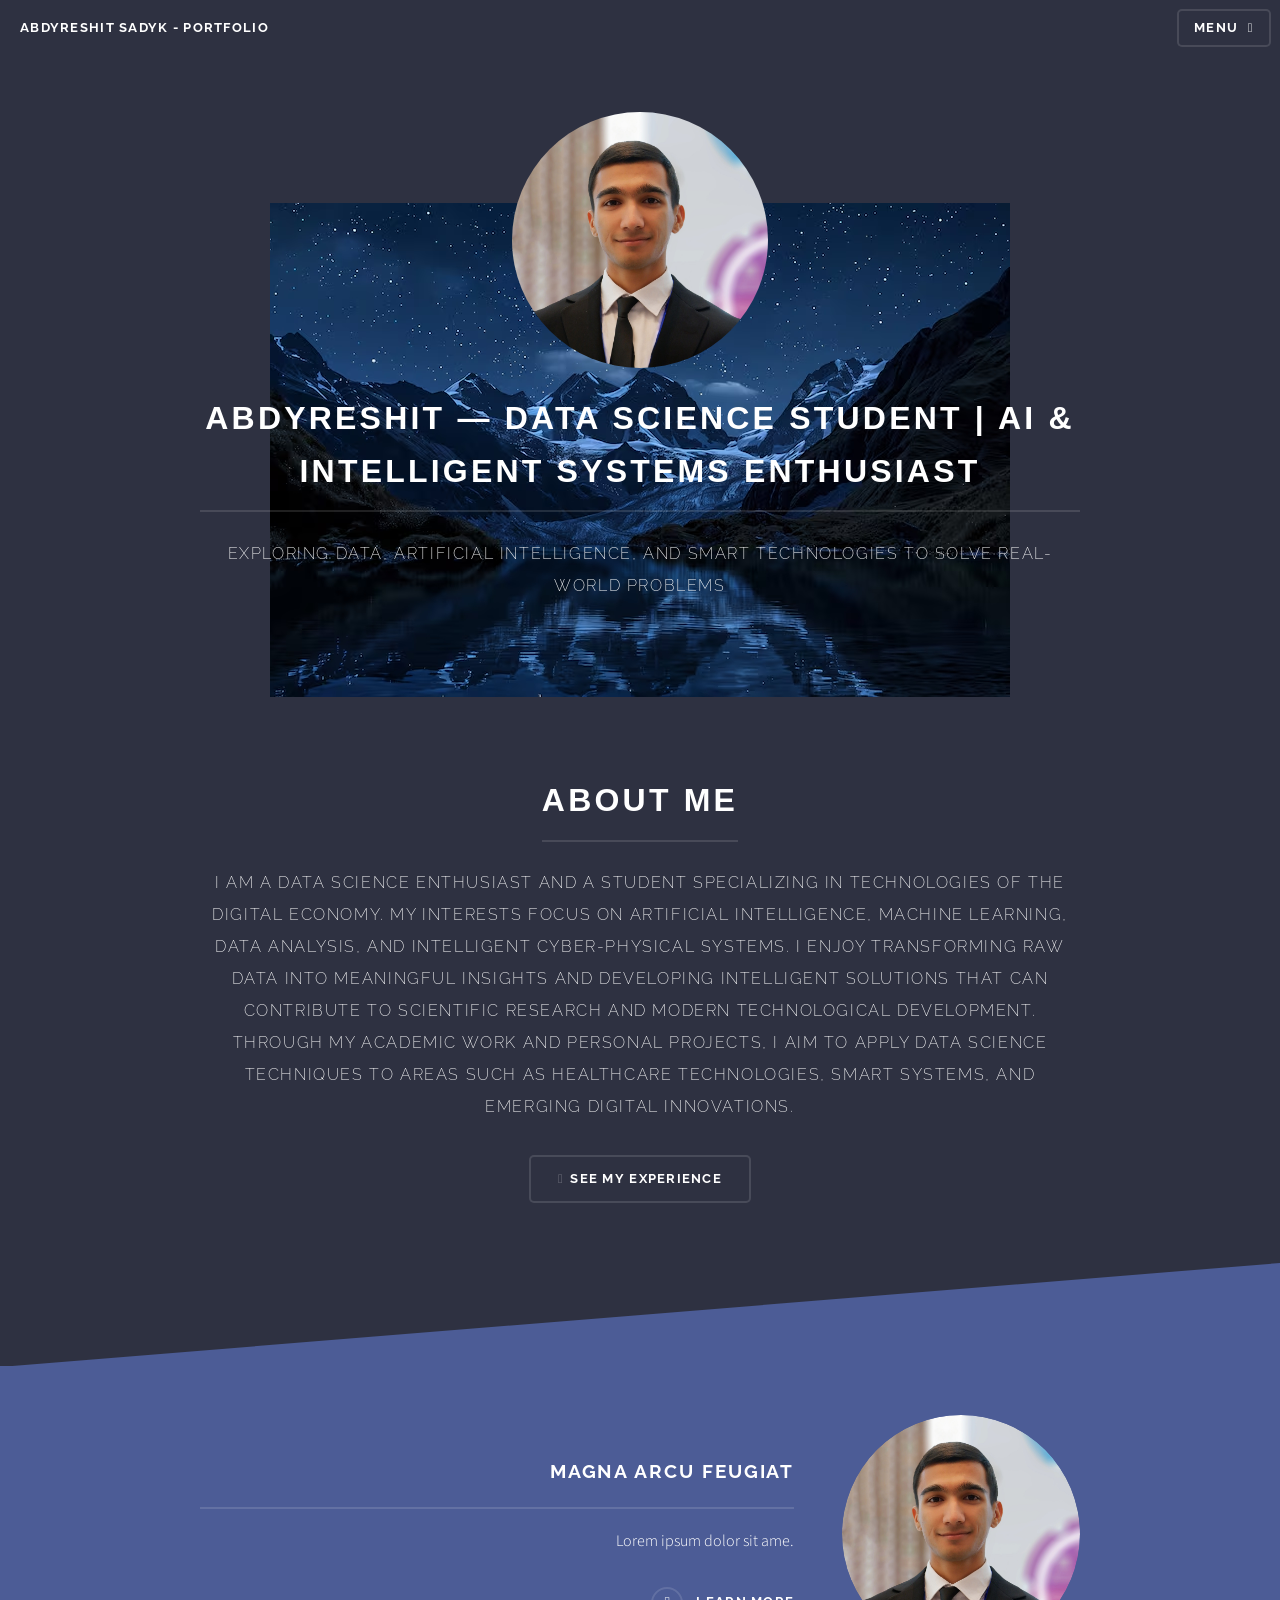
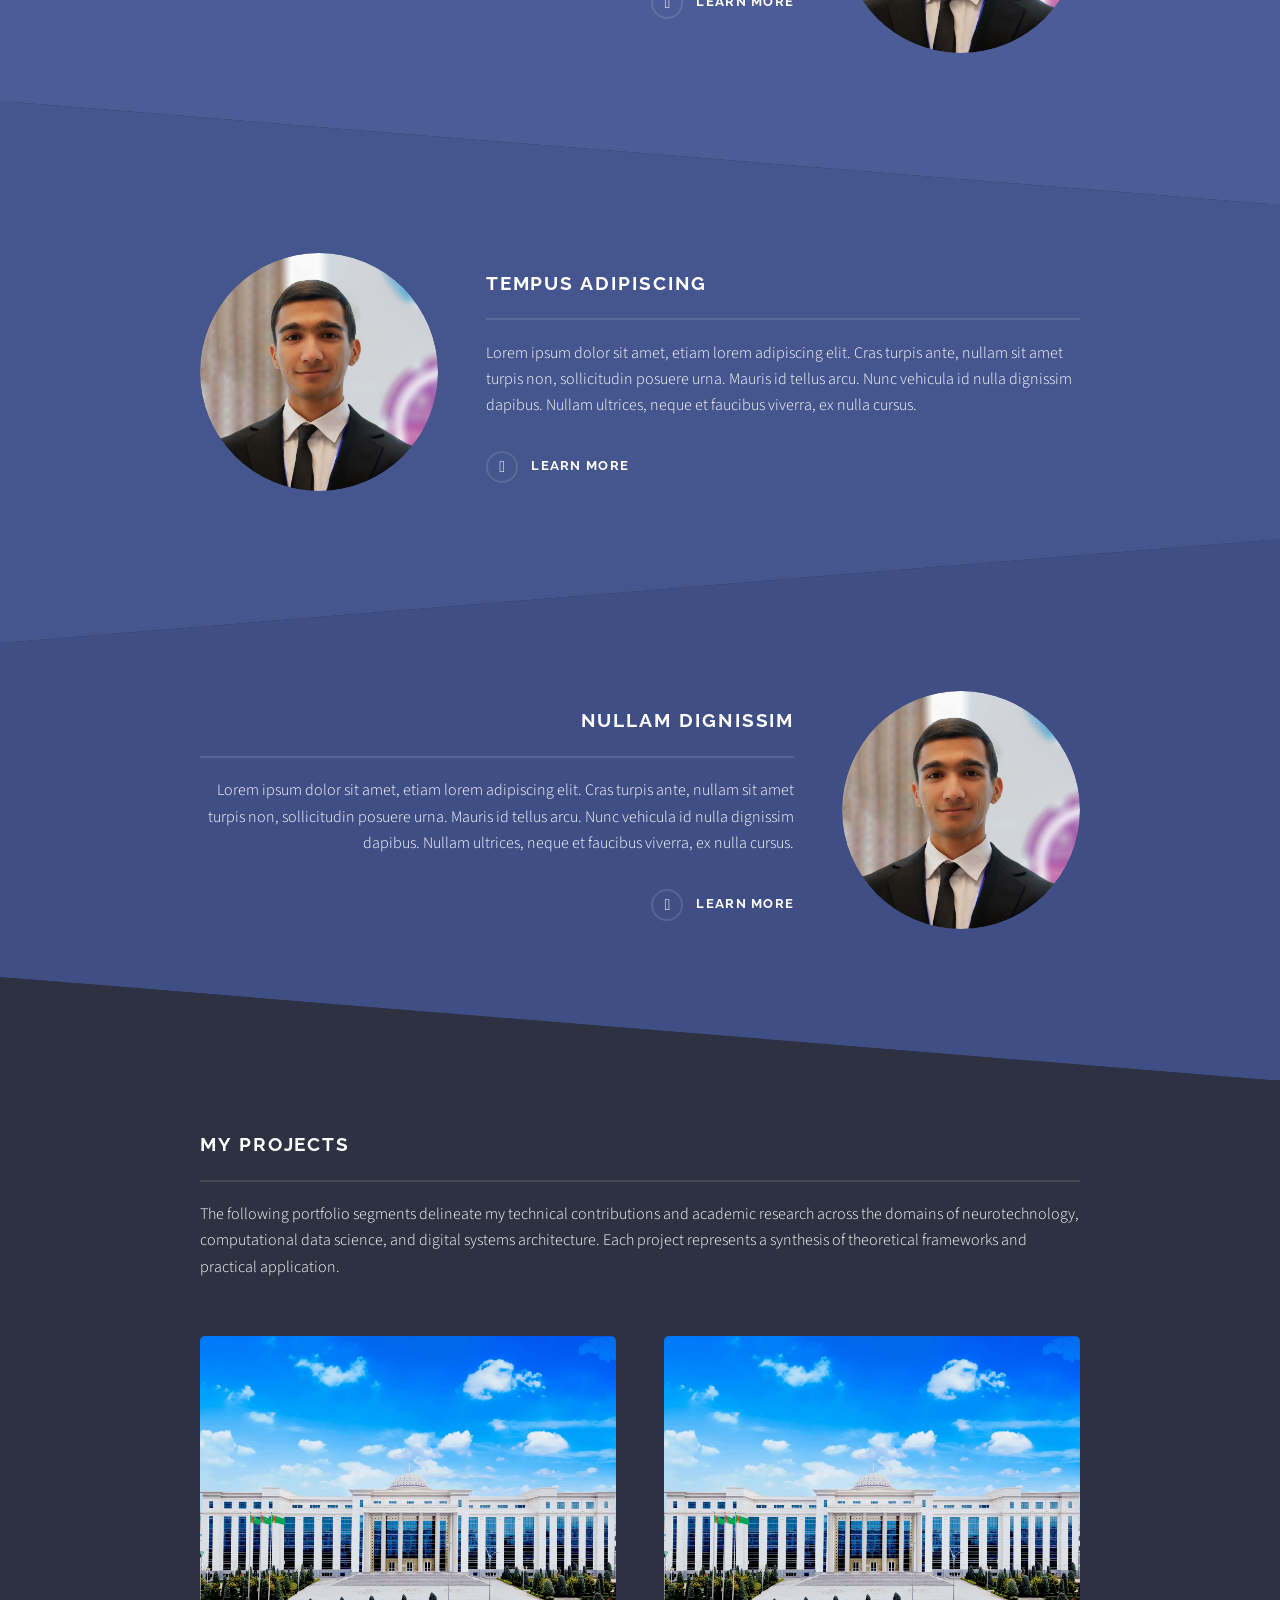
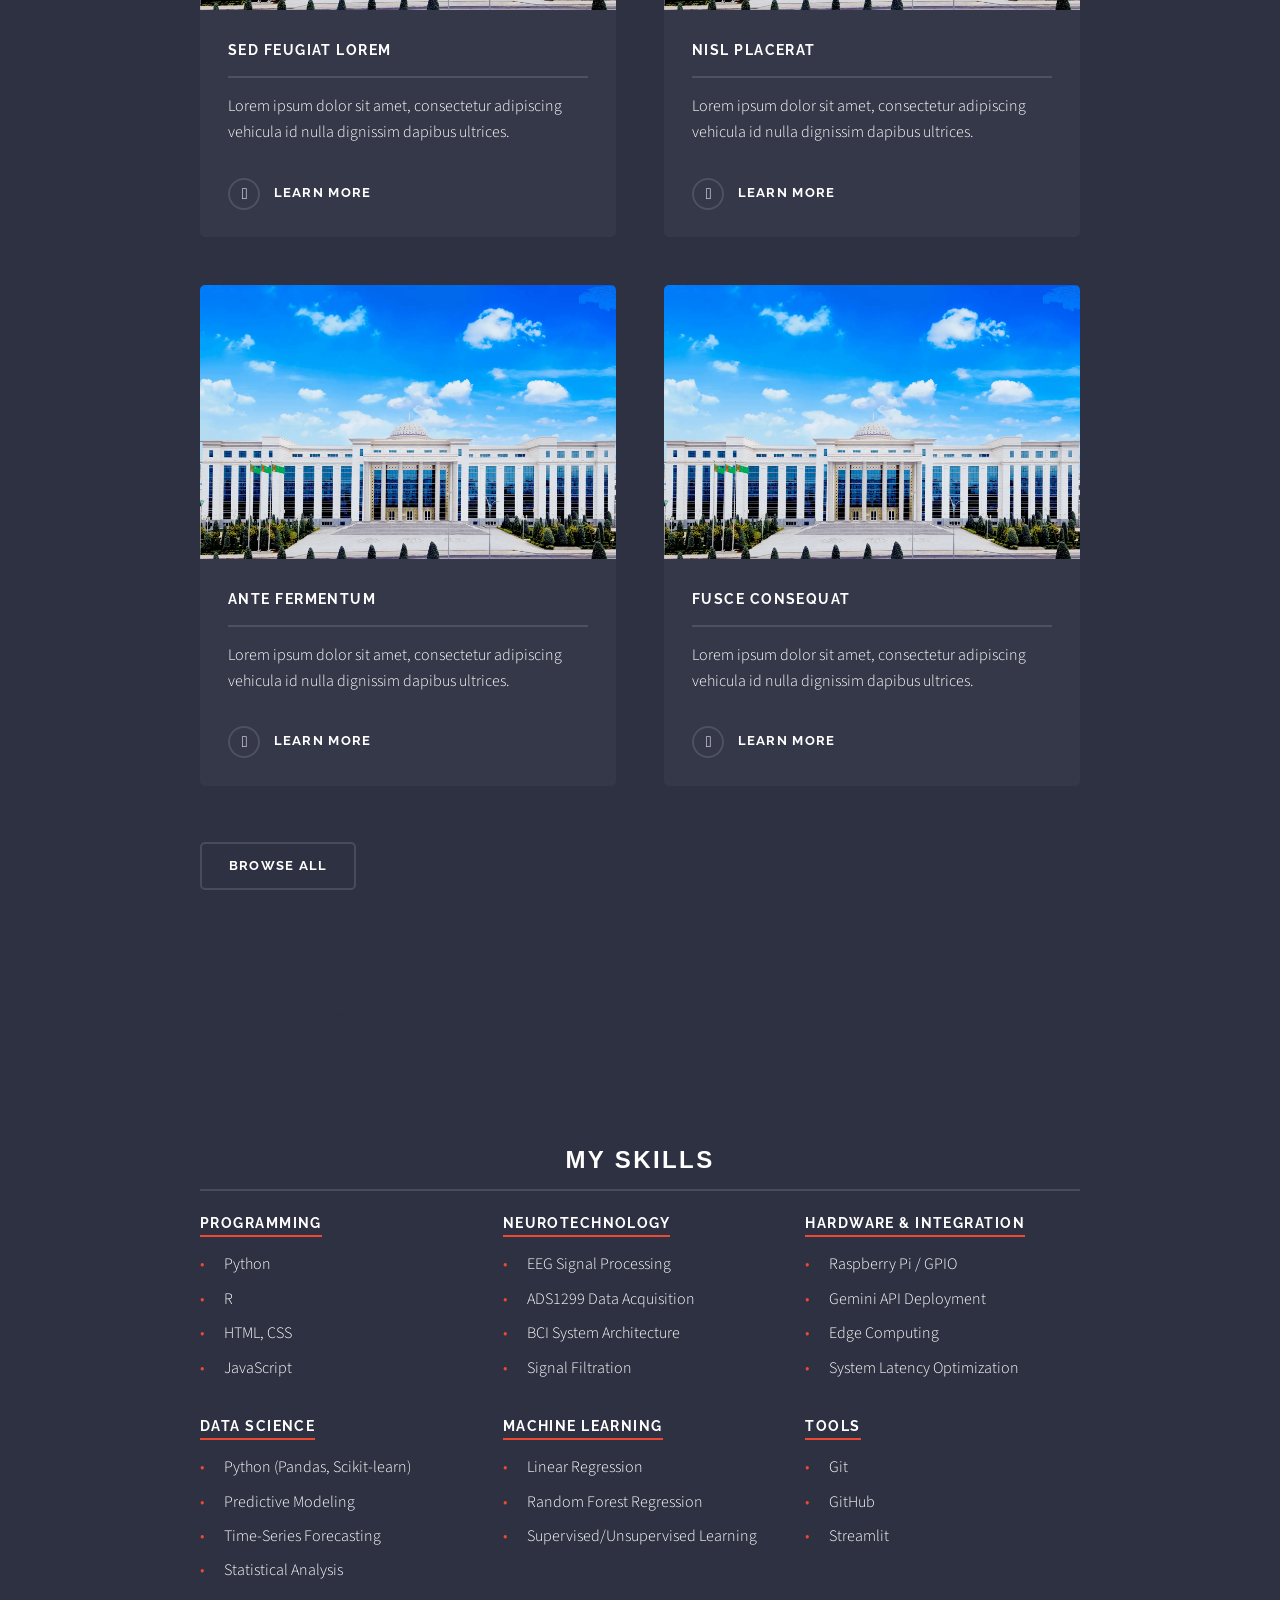
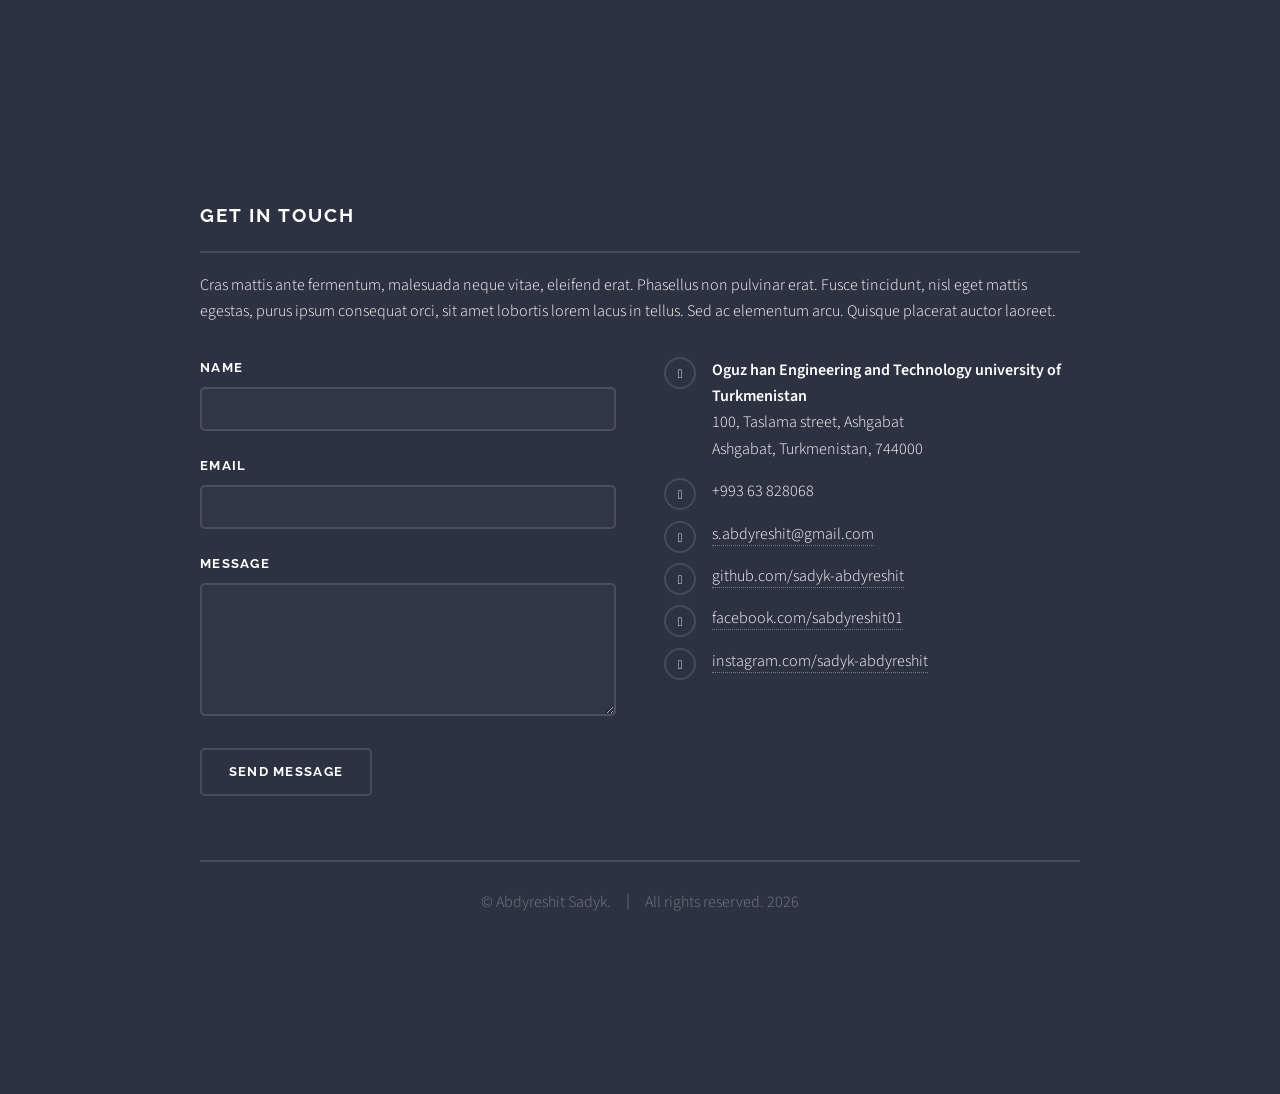
==== commit daf0f069: "Deleted README file" ====
--- a/index.html
+++ b/index.html
@@ -1,12 +1,7 @@
 <!DOCTYPE HTML>
-<!--
-	Solid State by HTML5 UP
-	html5up.net | @ajlkn
-	Free for personal and commercial use under the CCA 3.0 license (html5up.net/license)
--->
 <html>
 	<head>
-		<title>Solid State by HTML5 UP</title>
+		<title>Abdyreshit Sadyk</title>
 		<meta charset="utf-8" />
 		<meta name="viewport" content="width=device-width, initial-scale=1, user-scalable=no" />
 		<link rel="stylesheet" href="assets/css/main.css" />
@@ -19,7 +14,7 @@
 
 				<!-- Header -->
 					<header id="header" class="alt">
-						<h1><a href="index.html">Solid State</a></h1>
+						<h1><a href="index.html">Abdyreshit Sadyk - Portfolio</a></h1>
 						<nav>
 							<a href="#menu">Menu</a>
 						</nav>
@@ -33,8 +28,6 @@
 								<li><a href="index.html">Home</a></li>
 								<li><a href="generic.html">Generic</a></li>
 								<li><a href="elements.html">Elements</a></li>
-								<li><a href="#">Log In</a></li>
-								<li><a href="#">Sign Up</a></li>
 							</ul>
 							<a href="#" class="close">Close</a>
 						</div>
@@ -43,11 +36,20 @@
 				<!-- Banner -->
 					<section id="banner">
 						<div class="inner">
-							<div class="logo"><span class="icon fa-gem"></span></div>
-							<h2>This is Solid State</h2>
-							<p>Another free + fully responsive site template by <a href="http://html5up.net">HTML5 UP</a></p>
+							<a href="#" class="image"><img src="images/1mb.jpg" alt="" /></a>
+							<h2>Abdyreshit — Data Science Student | AI & Intelligent Systems Enthusiast</h2>
+							<p>Exploring data, artificial intelligence, and smart technologies to solve real-world problems</p>
+						</div>
+					</section>
+
+				<!-- Banner -->
+					<section id="banner">
+						<div class="about-me">
+							<h2>About Me</h2>
+							<p>I am a data science enthusiast and a student specializing in technologies of the digital economy. My interests focus on artificial intelligence, machine learning, data analysis, and intelligent cyber-physical systems. I enjoy transforming raw data into meaningful insights and developing intelligent solutions that can contribute to scientific research and modern technological development.
+							   Through my academic work and personal projects, I aim to apply data science techniques to areas such as healthcare technologies, smart systems, and emerging digital innovations.</p>
 							<ul class="actions">
-								<li><a href="#wrapper" class="button icon solid solo fa-arrow-down scrolly">Continue</a></li>
+								<li><a href="#wrapper" class="button icon solid solo fa-arrow-down scrolly">See my experience</a></li>
 							</ul>
 						</div>
 					</section>
@@ -58,10 +60,10 @@
 						<!-- One -->
 							<section id="one" class="wrapper spotlight style1">
 								<div class="inner">
-									<a href="#" class="image"><img src="images/pic01.jpg" alt="" /></a>
+									<a href="#" class="image"><img src="images/1mb.jpg" alt="" /></a>
 									<div class="content">
 										<h2 class="major">Magna arcu feugiat</h2>
-										<p>Lorem ipsum dolor sit amet, etiam lorem adipiscing elit. Cras turpis ante, nullam sit amet turpis non, sollicitudin posuere urna. Mauris id tellus arcu. Nunc vehicula id nulla dignissim dapibus. Nullam ultrices, neque et faucibus viverra, ex nulla cursus.</p>
+										<p>Lorem ipsum dolor sit ame.</p>
 										<a href="#" class="special">Learn more</a>
 									</div>
 								</div>
@@ -70,7 +72,7 @@
 						<!-- Two -->
 							<section id="two" class="wrapper alt spotlight style2">
 								<div class="inner">
-									<a href="#" class="image"><img src="images/pic02.jpg" alt="" /></a>
+									<a href="#" class="image"><img src="images/1mb.jpg" alt="" /></a>
 									<div class="content">
 										<h2 class="major">Tempus adipiscing</h2>
 										<p>Lorem ipsum dolor sit amet, etiam lorem adipiscing elit. Cras turpis ante, nullam sit amet turpis non, sollicitudin posuere urna. Mauris id tellus arcu. Nunc vehicula id nulla dignissim dapibus. Nullam ultrices, neque et faucibus viverra, ex nulla cursus.</p>
@@ -82,7 +84,7 @@
 						<!-- Three -->
 							<section id="three" class="wrapper spotlight style3">
 								<div class="inner">
-									<a href="#" class="image"><img src="images/pic03.jpg" alt="" /></a>
+									<a href="#" class="image"><img src="images/1mb.jpg" alt="" /></a>
 									<div class="content">
 										<h2 class="major">Nullam dignissim</h2>
 										<p>Lorem ipsum dolor sit amet, etiam lorem adipiscing elit. Cras turpis ante, nullam sit amet turpis non, sollicitudin posuere urna. Mauris id tellus arcu. Nunc vehicula id nulla dignissim dapibus. Nullam ultrices, neque et faucibus viverra, ex nulla cursus.</p>
@@ -94,29 +96,29 @@
 						<!-- Four -->
 							<section id="four" class="wrapper alt style1">
 								<div class="inner">
-									<h2 class="major">Vitae phasellus</h2>
-									<p>Cras mattis ante fermentum, malesuada neque vitae, eleifend erat. Phasellus non pulvinar erat. Fusce tincidunt, nisl eget mattis egestas, purus ipsum consequat orci, sit amet lobortis lorem lacus in tellus. Sed ac elementum arcu. Quisque placerat auctor laoreet.</p>
+									<h2 class="major">MY PROJECTS</h2>
+									<p>The following portfolio segments delineate my technical contributions and academic research across the domains of neurotechnology, computational data science, and digital systems architecture. Each project represents a synthesis of theoretical frameworks and practical application.</p>
 									<section class="features">
 										<article>
-											<a href="#" class="image"><img src="images/pic04.jpg" alt="" /></a>
+											<a href="#" class="image"><img src="images/titu.png" alt="" /></a>
 											<h3 class="major">Sed feugiat lorem</h3>
 											<p>Lorem ipsum dolor sit amet, consectetur adipiscing vehicula id nulla dignissim dapibus ultrices.</p>
 											<a href="#" class="special">Learn more</a>
 										</article>
 										<article>
-											<a href="#" class="image"><img src="images/pic05.jpg" alt="" /></a>
+											<a href="#" class="image"><img src="images/titu.png" alt="" /></a>
 											<h3 class="major">Nisl placerat</h3>
 											<p>Lorem ipsum dolor sit amet, consectetur adipiscing vehicula id nulla dignissim dapibus ultrices.</p>
 											<a href="#" class="special">Learn more</a>
 										</article>
 										<article>
-											<a href="#" class="image"><img src="images/pic06.jpg" alt="" /></a>
+											<a href="#" class="image"><img src="images/titu.png" alt="" /></a>
 											<h3 class="major">Ante fermentum</h3>
 											<p>Lorem ipsum dolor sit amet, consectetur adipiscing vehicula id nulla dignissim dapibus ultrices.</p>
 											<a href="#" class="special">Learn more</a>
 										</article>
 										<article>
-											<a href="#" class="image"><img src="images/pic07.jpg" alt="" /></a>
+											<a href="#" class="image"><img src="images/titu.png" alt="" /></a>
 											<h3 class="major">Fusce consequat</h3>
 											<p>Lorem ipsum dolor sit amet, consectetur adipiscing vehicula id nulla dignissim dapibus ultrices.</p>
 											<a href="#" class="special">Learn more</a>
@@ -130,10 +132,75 @@
 
 					</section>
 
+					<section id="extra-details" class="wrapper style1">
+					<!--Experience-->>
+						<section id="skills" class="wrapper alt">
+							<div class="inner">
+								<h2 class="major">MY SKILLS</h2>
+								<div class="row">
+									<div class="col-4 col-12-medium">
+										<h3>Programming</h3>
+										<ul>
+											<li>Python</li>
+											<li>R</li>
+											<li>HTML, CSS</li>
+										<li>JavaScript</li>
+										</ul>
+									</div>
+									<div class="col-4 col-12-medium">
+										<h3>Neurotechnology</h3>
+										<ul>
+											<li>EEG Signal Processing</li>
+											<li>ADS1299 Data Acquisition</li>
+											<li>BCI System Architecture</li>
+											<li>Signal Filtration</li>
+										</ul>
+									</div>
+									<div class="col-4 col-12-medium">
+										<h3>Hardware & Integration</h3>
+										<ul>
+											<li>Raspberry Pi / GPIO</li>
+											<li>Gemini API Deployment</li>
+											<li>Edge Computing</li>
+											<li>System Latency Optimization</li>
+										</ul>
+									</div>
+								</div>
+
+								<div class="row">
+									<div class="col-4 col-12-medium">
+										<h3>Data Science</h3>
+										<ul>
+											<li>Python (Pandas, Scikit-learn)</li>
+											<li>Predictive Modeling</li>
+											<li>Time-Series Forecasting</li>
+											<li>Statistical Analysis</li>
+										</ul>
+									</div>
+									<div class="col-4 col-12-medium">
+										<h3>Machine Learning</h3>
+										<ul>
+											<li>Linear Regression</li>
+											<li>Random Forest Regression</li>
+											<li>Supervised/Unsupervised Learning</li>
+										</ul>
+									</div>
+									<div class="col-4 col-12-medium">
+										<h3>Tools</h3>
+										<ul>
+											<li>Git</li>
+											<li>GitHub</li>
+											<li>Streamlit</li>
+										</ul>
+									</div>
+								</div>
+							</div>
+						</section>
+
 				<!-- Footer -->
 					<section id="footer">
 						<div class="inner">
-							<h2 class="major">Get in touch</h2>
+							<h2 class="major">GET IN TOUCH</h2>
 							<p>Cras mattis ante fermentum, malesuada neque vitae, eleifend erat. Phasellus non pulvinar erat. Fusce tincidunt, nisl eget mattis egestas, purus ipsum consequat orci, sit amet lobortis lorem lacus in tellus. Sed ac elementum arcu. Quisque placerat auctor laoreet.</p>
 							<form method="post" action="#">
 								<div class="fields">
@@ -156,18 +223,18 @@
 							</form>
 							<ul class="contact">
 								<li class="icon solid fa-home">
-									Untitled Inc<br />
-									1234 Somewhere Road Suite #2894<br />
-									Nashville, TN 00000-0000
+									<b>Oguz han Engineering and Technology university of Turkmenistan</b><br />
+									100, Taslama street, Ashgabat<br />
+									Ashgabat, Turkmenistan, 744000
 								</li>
-								<li class="icon solid fa-phone">(000) 000-0000</li>
-								<li class="icon solid fa-envelope"><a href="#">information@untitled.tld</a></li>
-								<li class="icon brands fa-twitter"><a href="#">twitter.com/untitled-tld</a></li>
-								<li class="icon brands fa-facebook-f"><a href="#">facebook.com/untitled-tld</a></li>
-								<li class="icon brands fa-instagram"><a href="#">instagram.com/untitled-tld</a></li>
+								<li class="icon solid fa-phone">+993 63 828068</li>
+								<li class="icon solid fa-envelope"><a href="#">s.abdyreshit@gmail.com</a></li>
+								<li class="icon brands fa-github"><a href="#">github.com/sadyk-abdyreshit</a></li>
+								<li class="icon brands fa-facebook-f"><a href="#">facebook.com/sabdyreshit01</a></li>
+								<li class="icon brands fa-instagram"><a href="#">instagram.com/sadyk-abdyreshit</a></li>
 							</ul>
 							<ul class="copyright">
-								<li>&copy; Untitled Inc. All rights reserved.</li><li>Design: <a href="http://html5up.net">HTML5 UP</a></li>
+								<li>&copy; Abdyreshit Sadyk. </li><li> All rights reserved. 2026</li>
 							</ul>
 						</div>
 					</section>
--- a/assets/css/main.css
+++ b/assets/css/main.css
@@ -28,13 +28,14 @@
 article, aside, details, figcaption, figure,
 footer, header, hgroup, menu, nav, section {
 	display: block;}
-html {
-  scroll-behavior: smooth;
-}
 
 body {
 	line-height: 1;
 }
+html {
+    scroll-behavior: smooth;
+}
+
 
 ol, ul {
 	list-style: none;
@@ -2664,13 +2665,13 @@
 
 	ul.contact {
 		list-style: none;
-		padding: 0;
+		padding: 0;;
 	}
 
 		ul.contact li {
 			text-decoration: none;
-			margin: 2.5em 0 0 0;
-			padding: 0 0 0 3.25em;
+			margin: 1em 0 0 0;
+			padding: 0 0 0 3em;
 			position: relative;
 		}
 
@@ -3261,7 +3262,7 @@
 		-ms-user-select: none;
 		user-select: none;
 		-webkit-tap-highlight-color: rgba(0, 0, 0, 0);
-		background: rgba(46, 49, 65, 0.8);
+		background: rgba(20, 22, 32, 0.8);
 		cursor: default;
 		height: 100%;
 		left: 0;
@@ -3284,7 +3285,7 @@
 			-ms-transition: opacity 0.35s ease, -ms-transform 0.35s ease;
 			transition: opacity 0.35s ease, transform 0.35s ease;
 			-webkit-overflow-scrolling: touch;
-			background: #4c5c96;
+			background: #303857;
 			border-radius: 5px;
 			display: block;
 			max-width: 100%;
@@ -3378,41 +3379,87 @@
 			opacity: 1;
 		}
 
+/*Experiences */
+#skills .inner {
+	margin-top: -5em;
+	margin-bottom: -5em;
+    padding-bottom: 0;
+}
+
+#skills h2{
+	display: flex;
+	justify-content: center;
+	align-items: center;
+	font-family: Verdana, Geneva, Tahoma, sans-serif;
+	font-size: 1.5em;
+	margin-bottom: 0.8em;
+	padding-bottom: 0.4em;
+}
+
+
+#skills h3 {
+    margin-bottom: 1em;
+    border-bottom: 2px solid #ed4933; /* Uses the template's accent color */
+    display: inline-block;
+}
+
+#skills ul {
+    list-style: none;
+    padding: 0;
+}
+
+#skills ul li {
+    margin-bottom: 0.5em;
+    padding-left: 1.5em;
+    position: relative;
+}
+
+#skills ul li::before {
+    content: "•";
+    color: #ed4933;
+    position: absolute;
+    left: 0;
+}
+		
 /* Banner */
 
 	#banner {
 		padding: 10em 0 4.75em 0 ;
+	    background-color: #2e3141;
+    	background-image: linear-gradient(to top, rgba(46, 49, 65, 0.8), rgba(27, 29, 39, 0.8)), url("../../images/background.jpg");
+    	background-size: auto, cover;
+    	background-position: center, center;
+		background-repeat: no-repeat, no-repeat;
+		background-attachment: fixed;
+		margin-bottom: -6.5em;
 	}
 
 		#banner .inner {
 			margin: 0 auto;
 			width: 55em;
-		}
-
-		#banner .logo {
-			-moz-transition: opacity 2s ease, -moz-transform 1s ease;
-			-webkit-transition: opacity 2s ease, -webkit-transform 1s ease;
-			-ms-transition: opacity 2s ease, -ms-transform 1s ease;
-			transition: opacity 2s ease, transform 1s ease;
-			-moz-transform: translateY(0);
-			-webkit-transform: translateY(0);
-			-ms-transform: translateY(0);
-			transform: translateY(0);
-			opacity: 1;
-			margin: 0 0 1.3em 0;
-		}
-
-			#banner .logo .icon {
-				border-radius: 100%;
-				border: solid 2px rgba(255, 255, 255, 0.125);
-				cursor: default;
-				display: inline-block;
-				font-size: 2em;
-				height: 2.25em;
-				line-height: 2.25em;
-				text-align: center;
-				width: 2.25em;
-			}
+			display: flex;            /* Включаем Flexbox */
+			flex-direction: column;   /* Располагаем элементы друг под другом */
+			align-items: center;      /* Центрируем все элементы по горизонтали */
+			text-align: center;       /* Центрируем текст внутри h2 и p */
+		}
+
+		#banner img {
+			width: 256px;
+			height: 256px;
+			border-radius: 50%;
+			object-fit: cover;        /* Чтобы фото не искажалось */
+			margin-bottom: 1.5em;     /* Отступ снизу до заголовка */
+		}
+
+		#banner .about-me {
+			margin: 0 auto;
+			width: 55em;
+			display: flex;            /* Включаем Flexbox */
+			flex-direction: column;   /* Располагаем элементы друг под другом */
+			align-items: center;      /* Центрируем все элементы по горизонтали */
+			text-align: center;
+		}
+
 
 		#banner h2 {
 			-moz-transition: opacity 0.5s ease, -moz-transform 0.5s ease, -moz-filter 0.25s ease;
@@ -3433,7 +3480,8 @@
 			filter: blur(0);
 			opacity: 1;
 			border-bottom: solid 2px rgba(255, 255, 255, 0.125);
-			font-size: 2.25em;
+			font-family: Verdana, Geneva, Tahoma, sans-serif;
+			font-size: 2em;
 			margin-bottom: 0.8em;
 			padding-bottom: 0.4em;
 		}
@@ -3458,7 +3506,7 @@
 			opacity: 1;
 			font-family: Raleway, Helvetica, sans-serif;
 			font-size: 1em;
-			font-weight: 200;
+			font-weight: 200;;
 			letter-spacing: 0.1em;
 			line-height: 2;
 			text-transform: uppercase;
@@ -3469,11 +3517,9 @@
 			#banner {
 				padding: 7em 0 8.25em 0 ;
 				background-color: #2e3141;
-				background-image: linear-gradient(to top, rgba(46, 49, 65, 0.8), rgba(46, 49, 65, 0.8)), url("../../images/bg.jpg");
-				background-size: auto,
- cover;
-				background-position: center,
- center;
+				background-image: url("../../images/background.jpg");
+				background-size: auto, cover;
+				background-position: center, center;
 				margin-bottom: -6.5em;
 			}
 
@@ -3486,7 +3532,7 @@
 				margin-bottom: -4.75em;
 			}
 
-				#banner .inner {
+				#banner .inner, #banner .about-me {
 					width: 100%;
 				}
 
@@ -3498,14 +3544,6 @@
 				padding: 5em 2em 4.25em 2em ;
 				margin-bottom: -2.5em;
 			}
-
-				#banner .logo {
-					margin: 0 0 1em 0;
-				}
-
-					#banner .logo .icon {
-						font-size: 1.5em;
-					}
 
 				#banner h2 {
 					font-size: 1.5em;
@@ -4047,13 +4085,16 @@
 			margin: 4em 0 2em 0;
 			padding: 2em 0 0 0;
 			width: 100%;
+			display: flex;
+			justify-content: center;
 		}
 
 			#footer .inner .copyright li {
 				border-left: solid 2px rgba(255, 255, 255, 0.125);
 				color: rgba(255, 255, 255, 0.35);
 				display: inline-block;
-				font-size: 0.9em;
+				font-size: 1em;
+				font-style: normal;
 				line-height: 1;
 				margin-left: 1em;
 				padding: 0;
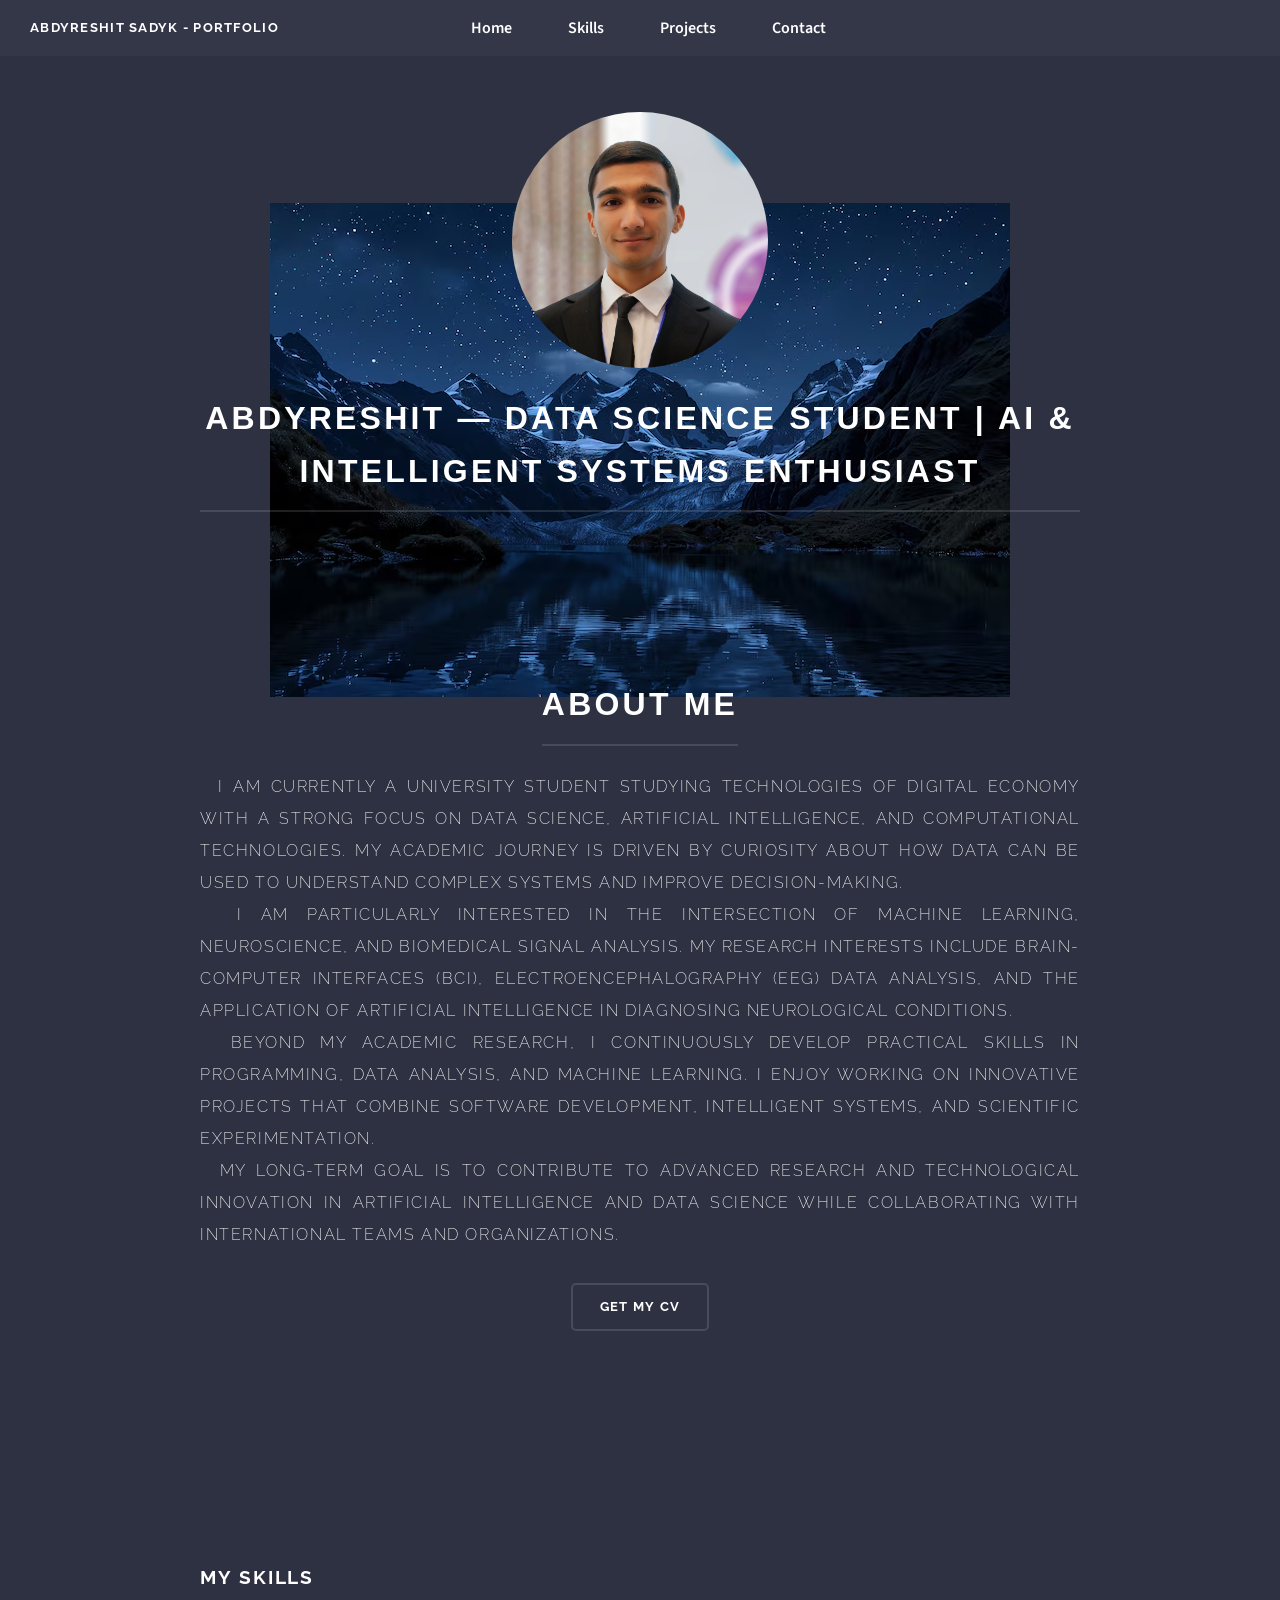
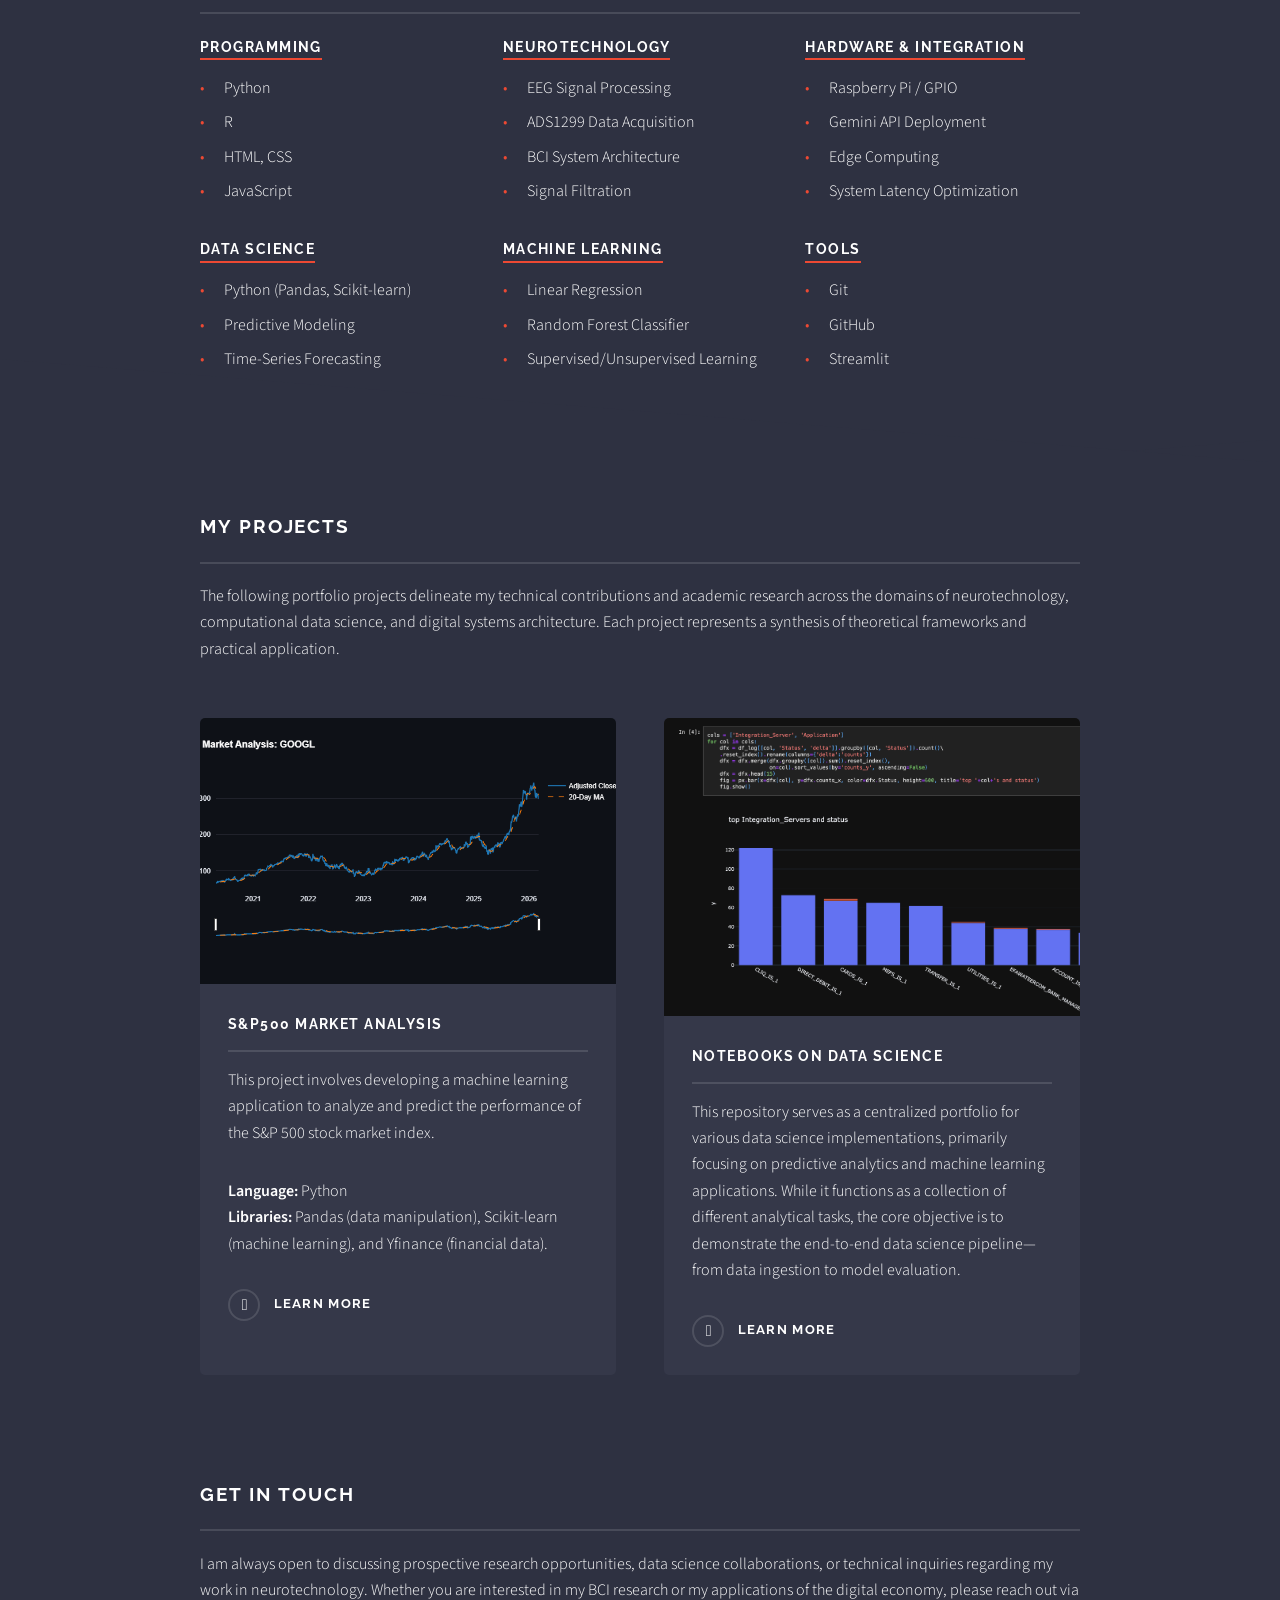
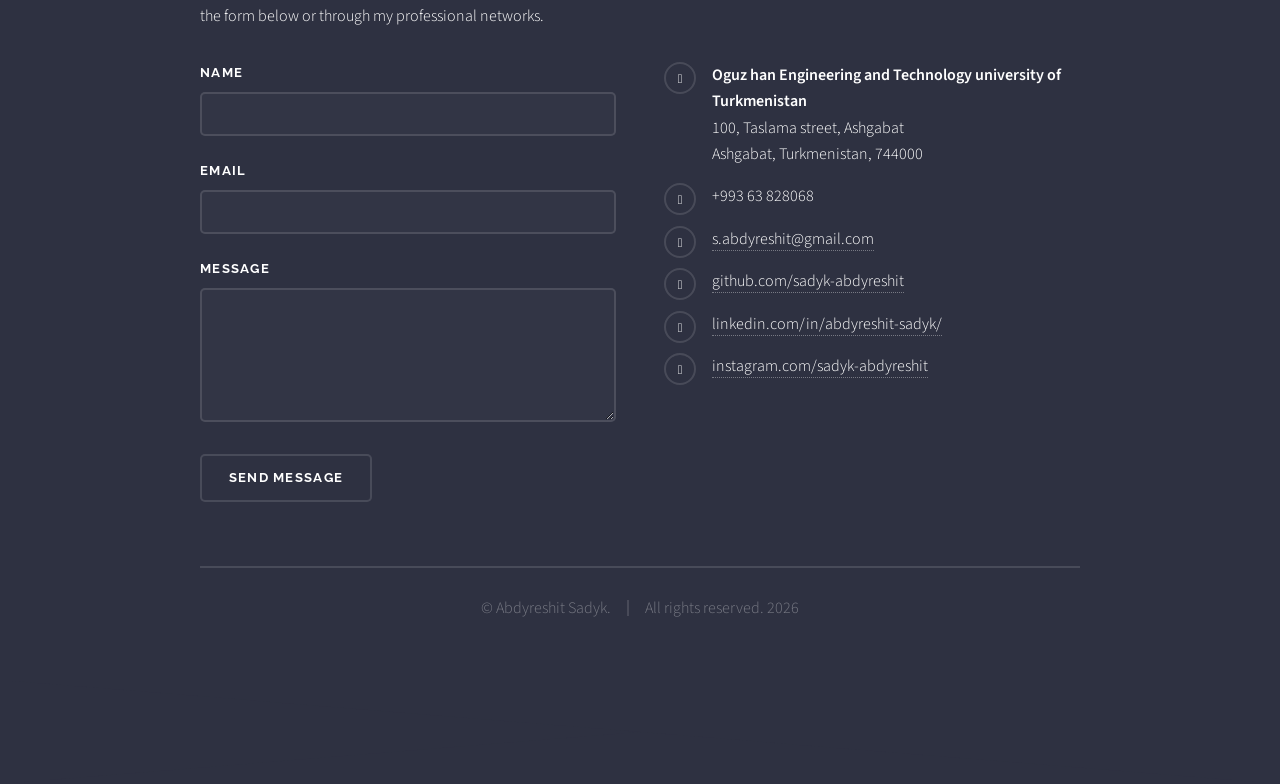
==== commit d2006d14: "Added projects" ====
--- a/index.html
+++ b/index.html
@@ -11,129 +11,44 @@
 
 		<!-- Page Wrapper -->
 			<div id="page-wrapper">
-
 				<!-- Header -->
 					<header id="header" class="alt">
 						<h1><a href="index.html">Abdyreshit Sadyk - Portfolio</a></h1>
 						<nav>
-							<a href="#menu">Menu</a>
+								<ul><a href="#"><b>Home</b></a></ul>
+								<ul><a href="#extra-details"><b>Skills</b></a></ul>
+								<ul><a href="#projects"><b>Projects</b></a></ul>								
+								<ul><a href="#footer"><b>Contact</b></a></ul>
 						</nav>
 					</header>
 
-				<!-- Menu -->
-					<nav id="menu">
-						<div class="inner">
-							<h2>Menu</h2>
-							<ul class="links">
-								<li><a href="index.html">Home</a></li>
-								<li><a href="generic.html">Generic</a></li>
-								<li><a href="elements.html">Elements</a></li>
-							</ul>
-							<a href="#" class="close">Close</a>
-						</div>
-					</nav>
 
 				<!-- Banner -->
 					<section id="banner">
 						<div class="inner">
-							<a href="#" class="image"><img src="images/1mb.jpg" alt="" /></a>
+							<a class="image"><img src="images/1mb.jpg" alt="" /></a>
 							<h2>Abdyreshit — Data Science Student | AI & Intelligent Systems Enthusiast</h2>
-							<p>Exploring data, artificial intelligence, and smart technologies to solve real-world problems</p>
 						</div>
 					</section>
 
-				<!-- Banner -->
+				<!-- About me -->
 					<section id="banner">
 						<div class="about-me">
 							<h2>About Me</h2>
-							<p>I am a data science enthusiast and a student specializing in technologies of the digital economy. My interests focus on artificial intelligence, machine learning, data analysis, and intelligent cyber-physical systems. I enjoy transforming raw data into meaningful insights and developing intelligent solutions that can contribute to scientific research and modern technological development.
-							   Through my academic work and personal projects, I aim to apply data science techniques to areas such as healthcare technologies, smart systems, and emerging digital innovations.</p>
-							<ul class="actions">
-								<li><a href="#wrapper" class="button icon solid solo fa-arrow-down scrolly">See my experience</a></li>
-							</ul>
+							<p>&nbsp I am currently a university student studying Technologies of Digital Economy with a strong focus on data science, artificial intelligence, and computational technologies. My academic journey is driven by curiosity about how data can be used to understand complex systems and improve decision-making. <br>
+								&nbsp I am particularly interested in the intersection of machine learning, neuroscience, and biomedical signal analysis. My research interests include Brain-Computer Interfaces (BCI), electroencephalography (EEG) data analysis, and the application of artificial intelligence in diagnosing neurological conditions.<br>
+								&nbsp Beyond my academic research, I continuously develop practical skills in programming, data analysis, and machine learning. I enjoy working on innovative projects that combine software development, intelligent systems, and scientific experimentation.<br>
+								&nbsp My long-term goal is to contribute to advanced research and technological innovation in artificial intelligence and data science while collaborating with international teams and organizations.</p>
+							<div class="cv-button">
+								<a href="files/abdyreshit-sadyk-cv.pdf" class="button" download>Get My CV</a>
+							</div>
 						</div>
 					</section>
 
 				<!-- Wrapper -->
 					<section id="wrapper">
-
-						<!-- One -->
-							<section id="one" class="wrapper spotlight style1">
-								<div class="inner">
-									<a href="#" class="image"><img src="images/1mb.jpg" alt="" /></a>
-									<div class="content">
-										<h2 class="major">Magna arcu feugiat</h2>
-										<p>Lorem ipsum dolor sit ame.</p>
-										<a href="#" class="special">Learn more</a>
-									</div>
-								</div>
-							</section>
-
-						<!-- Two -->
-							<section id="two" class="wrapper alt spotlight style2">
-								<div class="inner">
-									<a href="#" class="image"><img src="images/1mb.jpg" alt="" /></a>
-									<div class="content">
-										<h2 class="major">Tempus adipiscing</h2>
-										<p>Lorem ipsum dolor sit amet, etiam lorem adipiscing elit. Cras turpis ante, nullam sit amet turpis non, sollicitudin posuere urna. Mauris id tellus arcu. Nunc vehicula id nulla dignissim dapibus. Nullam ultrices, neque et faucibus viverra, ex nulla cursus.</p>
-										<a href="#" class="special">Learn more</a>
-									</div>
-								</div>
-							</section>
-
-						<!-- Three -->
-							<section id="three" class="wrapper spotlight style3">
-								<div class="inner">
-									<a href="#" class="image"><img src="images/1mb.jpg" alt="" /></a>
-									<div class="content">
-										<h2 class="major">Nullam dignissim</h2>
-										<p>Lorem ipsum dolor sit amet, etiam lorem adipiscing elit. Cras turpis ante, nullam sit amet turpis non, sollicitudin posuere urna. Mauris id tellus arcu. Nunc vehicula id nulla dignissim dapibus. Nullam ultrices, neque et faucibus viverra, ex nulla cursus.</p>
-										<a href="#" class="special">Learn more</a>
-									</div>
-								</div>
-							</section>
-
-						<!-- Four -->
-							<section id="four" class="wrapper alt style1">
-								<div class="inner">
-									<h2 class="major">MY PROJECTS</h2>
-									<p>The following portfolio segments delineate my technical contributions and academic research across the domains of neurotechnology, computational data science, and digital systems architecture. Each project represents a synthesis of theoretical frameworks and practical application.</p>
-									<section class="features">
-										<article>
-											<a href="#" class="image"><img src="images/titu.png" alt="" /></a>
-											<h3 class="major">Sed feugiat lorem</h3>
-											<p>Lorem ipsum dolor sit amet, consectetur adipiscing vehicula id nulla dignissim dapibus ultrices.</p>
-											<a href="#" class="special">Learn more</a>
-										</article>
-										<article>
-											<a href="#" class="image"><img src="images/titu.png" alt="" /></a>
-											<h3 class="major">Nisl placerat</h3>
-											<p>Lorem ipsum dolor sit amet, consectetur adipiscing vehicula id nulla dignissim dapibus ultrices.</p>
-											<a href="#" class="special">Learn more</a>
-										</article>
-										<article>
-											<a href="#" class="image"><img src="images/titu.png" alt="" /></a>
-											<h3 class="major">Ante fermentum</h3>
-											<p>Lorem ipsum dolor sit amet, consectetur adipiscing vehicula id nulla dignissim dapibus ultrices.</p>
-											<a href="#" class="special">Learn more</a>
-										</article>
-										<article>
-											<a href="#" class="image"><img src="images/titu.png" alt="" /></a>
-											<h3 class="major">Fusce consequat</h3>
-											<p>Lorem ipsum dolor sit amet, consectetur adipiscing vehicula id nulla dignissim dapibus ultrices.</p>
-											<a href="#" class="special">Learn more</a>
-										</article>
-									</section>
-									<ul class="actions">
-										<li><a href="#" class="button">Browse All</a></li>
-									</ul>
-								</div>
-							</section>
-
-					</section>
-
 					<section id="extra-details" class="wrapper style1">
-					<!--Experience-->>
+					<!--Skills-->>
 						<section id="skills" class="wrapper alt">
 							<div class="inner">
 								<h2 class="major">MY SKILLS</h2>
@@ -181,7 +96,7 @@
 										<h3>Machine Learning</h3>
 										<ul>
 											<li>Linear Regression</li>
-											<li>Random Forest Regression</li>
+											<li>Random Forest Classifier</li>
 											<li>Supervised/Unsupervised Learning</li>
 										</ul>
 									</div>
@@ -197,12 +112,36 @@
 							</div>
 						</section>
 
+						<!-- Four -->
+							<section id="projects" class="wrapper alt style1">
+								<div class="inner">
+									<h2 class="major">MY PROJECTS</h2>
+									<p>The following portfolio projects delineate my technical contributions and academic research across the domains of neurotechnology, computational data science, and digital systems architecture. Each project represents a synthesis of theoretical frameworks and practical application.</p>
+									<section class="features">
+										<article>
+											<a  class="image"><img src="images/newplot.png" alt="" /></a>
+											<h3 class="major">S&P500 Market Analysis</h3>
+											<p>This project involves developing a machine learning application to analyze and predict the performance of the S&P 500 stock market index.</p>
+											<p><b>Language:</b> Python <br>
+											   <b>Libraries:</b> Pandas (data manipulation), Scikit-learn (machine learning), and Yfinance (financial data).</p>
+											<a href="https://github.com/sadyk-abdyreshit/SP500-project" class="special">Learn more</a>
+										</article>
+										<article>
+											<a  class="image"><img src="images/dsprojects.png" alt="" /></a>
+											<h3 class="major">Notebooks on Data Science</h3>
+											<p>This repository serves as a centralized portfolio for various data science implementations, primarily focusing on predictive analytics and machine learning applications. While it functions as a collection of different analytical tasks, the core objective is to demonstrate the end-to-end data science pipeline—from data ingestion to model evaluation.</p>
+											<a href="https://github.com/sadyk-abdyreshit/data-science-projects" class="special">Learn more</a>
+										</article>
+
+
+					</section>
+
 				<!-- Footer -->
 					<section id="footer">
 						<div class="inner">
 							<h2 class="major">GET IN TOUCH</h2>
-							<p>Cras mattis ante fermentum, malesuada neque vitae, eleifend erat. Phasellus non pulvinar erat. Fusce tincidunt, nisl eget mattis egestas, purus ipsum consequat orci, sit amet lobortis lorem lacus in tellus. Sed ac elementum arcu. Quisque placerat auctor laoreet.</p>
-							<form method="post" action="#">
+							<p>I am always open to discussing prospective research opportunities, data science collaborations, or technical inquiries regarding my work in neurotechnology. Whether you are interested in my BCI research or my applications of the digital economy, please reach out via the form below or through my professional networks.</p>
+							<form method="post" action="">
 								<div class="fields">
 									<div class="field">
 										<label for="name">Name</label>
@@ -228,10 +167,10 @@
 									Ashgabat, Turkmenistan, 744000
 								</li>
 								<li class="icon solid fa-phone">+993 63 828068</li>
-								<li class="icon solid fa-envelope"><a href="#">s.abdyreshit@gmail.com</a></li>
-								<li class="icon brands fa-github"><a href="#">github.com/sadyk-abdyreshit</a></li>
-								<li class="icon brands fa-facebook-f"><a href="#">facebook.com/sabdyreshit01</a></li>
-								<li class="icon brands fa-instagram"><a href="#">instagram.com/sadyk-abdyreshit</a></li>
+								<li class="icon solid fa-envelope"><a href="mailto:s.abdyreshit@gmail.com">s.abdyreshit@gmail.com</a></li>
+								<li class="icon brands fa-github"><a href="https://www.github.com/sadyk-abdyreshit">github.com/sadyk-abdyreshit</a></li>
+								<li class="icon brands fa-linkedin"><a href="https://www.linkedin.com/in/abdyreshit-sadyk/">linkedin.com/in/abdyreshit-sadyk/</a></li>
+								<li class="icon brands fa-instagram"><a href="https://www.instagram.com/sadyk-abdyreshit/">instagram.com/sadyk-abdyreshit</a></li>
 							</ul>
 							<ul class="copyright">
 								<li>&copy; Abdyreshit Sadyk. </li><li> All rights reserved. 2026</li>
--- a/assets/css/main.css
+++ b/assets/css/main.css
@@ -3076,12 +3076,9 @@
 /* Header */
 
 	#header {
-		-moz-transition: background-color 0.2s ease-in-out;
-		-webkit-transition: background-color 0.2s ease-in-out;
-		-ms-transition: background-color 0.2s ease-in-out;
-		transition: background-color 0.2s ease-in-out;
 		background-color: rgba(53, 56, 73, 0.95);
 		height: 3.5em;
+		top: 0;
 		left: 0;
 		line-height: 3.5em;
 		padding: 0 1.25em;
@@ -3089,8 +3086,10 @@
 		top: 0;
 		width: 100%;
 		z-index: 10000;
-	}
-
+		position: fixed;
+	    width: 100%;
+    	text-align: center;
+	}
 		#header h1 {
 			-moz-transition: opacity 0.2s ease-in-out, visibility 0.2s;
 			-webkit-transition: opacity 0.2s ease-in-out, visibility 0.2s;
@@ -3101,81 +3100,29 @@
 			margin-bottom: 0;
 			opacity: 1;
 			visibility: visible;
+			 position: absolute;
+  			 left: 30px;
 		}
 
 			#header h1 a {
 				border: 0;
 			}
 
-		#header nav {
-			font-family: Raleway, Helvetica, sans-serif;
-			font-size: 0.8em;
-			font-weight: 700;
-			height: 3em;
-			letter-spacing: 0.1em;
-			line-height: 3em;
-			position: absolute;
-			right: 0.7em;
-			text-transform: uppercase;
-			top: 0.7em;
-		}
-
+			#header nav {
+				display: flex;
+				justify-content: center;
+			}
 			#header nav a {
 				border: 0;
 				display: inline-block;
-				padding: 0 1em;
+				padding: 0em 1.25em;
 			}
 
 				#header nav a:before {
 					float: right;
-					margin-left: 0.75em;
-				}
-
-				#header nav a[href="#menu"] {
-					text-decoration: none;
-					-moz-transition: background-color 0.2s ease-in-out;
-					-webkit-transition: background-color 0.2s ease-in-out;
-					-ms-transition: background-color 0.2s ease-in-out;
-					transition: background-color 0.2s ease-in-out;
-					border-radius: 5px;
-					box-shadow: inset 0 0 0 2px rgba(255, 255, 255, 0.125);
-					padding: 0 1.35em;
-				}
-
-					#header nav a[href="#menu"]:before {
-						-moz-osx-font-smoothing: grayscale;
-						-webkit-font-smoothing: antialiased;
-						display: inline-block;
-						font-style: normal;
-						font-variant: normal;
-						text-rendering: auto;
-						line-height: 1;
-						text-transform: none !important;
-						font-family: 'Font Awesome 5 Free';
-						font-weight: 900;
-					}
-
-					#header nav a[href="#menu"]:before {
-						content: '\f0c9';
-						line-height: inherit;
-					}
-
-					#header nav a[href="#menu"]:hover {
-						background-color: rgba(255, 255, 255, 0.025);
-					}
-
-					#header nav a[href="#menu"]:active {
-						background-color: rgba(255, 255, 255, 0.075);
-					}
-
-		#header.alt {
-			background-color: transparent;
-		}
-
-			#header.alt h1 {
-				opacity: 0;
-				visibility: hidden;
-			}
+					margin-left: 10em;
+				}
+
 
 		@media screen and (max-width: 736px) {
 
@@ -3190,21 +3137,6 @@
 					height: inherit;
 					line-height: inherit;
 				}
-
-					#header nav a {
-						height: inherit;
-						line-height: inherit;
-					}
-
-						#header nav a[href="#menu"] {
-							box-shadow: none;
-							padding: 0 1em;
-							border-radius: 0;
-						}
-
-							#header nav a[href="#menu"]:hover, #header nav a[href="#menu"]:active {
-								background-color: inherit;
-							}
 
 		}
 
@@ -3230,155 +3162,6 @@
 
 		}
 
-/* Menu */
-
-	#page-wrapper {
-		-moz-transition: -moz-filter 0.25s ease;
-		-webkit-transition: -webkit-filter 0.25s ease;
-		-ms-transition: -ms-filter 0.25s ease;
-		transition: filter 0.25s ease;
-	}
-
-	#menu {
-		-moz-align-items: center;
-		-webkit-align-items: center;
-		-ms-align-items: center;
-		align-items: center;
-		display: -moz-flex;
-		display: -webkit-flex;
-		display: -ms-flex;
-		display: flex;
-		-moz-justify-content: center;
-		-webkit-justify-content: center;
-		-ms-justify-content: center;
-		justify-content: center;
-		pointer-events: none;
-		-moz-transition: opacity 0.35s ease, visibility 0.35s;
-		-webkit-transition: opacity 0.35s ease, visibility 0.35s;
-		-ms-transition: opacity 0.35s ease, visibility 0.35s;
-		transition: opacity 0.35s ease, visibility 0.35s;
-		-moz-user-select: none;
-		-webkit-user-select: none;
-		-ms-user-select: none;
-		user-select: none;
-		-webkit-tap-highlight-color: rgba(0, 0, 0, 0);
-		background: rgba(20, 22, 32, 0.8);
-		cursor: default;
-		height: 100%;
-		left: 0;
-		opacity: 0;
-		position: fixed;
-		text-align: center;
-		top: 0;
-		visibility: hidden;
-		width: 100%;
-	}
-
-		#menu .inner {
-			padding: 2.5em 1.5em 0.5em 1.5em ;
-			-moz-transform: translateY(0.5em);
-			-webkit-transform: translateY(0.5em);
-			-ms-transform: translateY(0.5em);
-			transform: translateY(0.5em);
-			-moz-transition: opacity 0.35s ease, -moz-transform 0.35s ease;
-			-webkit-transition: opacity 0.35s ease, -webkit-transform 0.35s ease;
-			-ms-transition: opacity 0.35s ease, -ms-transform 0.35s ease;
-			transition: opacity 0.35s ease, transform 0.35s ease;
-			-webkit-overflow-scrolling: touch;
-			background: #303857;
-			border-radius: 5px;
-			display: block;
-			max-width: 100%;
-			opacity: 0;
-			position: relative;
-			width: 18em;
-		}
-
-		#menu h2 {
-			border-bottom: solid 2px rgba(255, 255, 255, 0.125);
-			padding-bottom: 1em;
-		}
-
-		#menu .close {
-			background-image: url("images/close.svg");
-			background-position: 75% 25%;
-			background-repeat: no-repeat;
-			background-size: 2em 2em;
-			border: 0;
-			content: '';
-			display: block;
-			height: 4em;
-			overflow: hidden;
-			position: absolute;
-			right: 0;
-			text-align: center;
-			text-indent: 4em;
-			top: 0;
-			width: 4em;
-		}
-
-		#menu .links {
-			list-style: none;
-			margin-bottom: 1.5em;
-			padding: 0;
-		}
-
-			#menu .links li {
-				padding: 0;
-			}
-
-				#menu .links li a {
-					border-radius: 5px;
-					border: 0;
-					display: block;
-					font-family: Raleway, Helvetica, sans-serif;
-					font-size: 0.8em;
-					font-weight: 200;
-					letter-spacing: 0.1em;
-					line-height: 1.85em;
-					padding: 0.75em 0;
-					text-transform: uppercase;
-				}
-
-					#menu .links li a:hover {
-						background: #45558d;
-					}
-
-		@media screen and (max-width: 736px) {
-
-			#menu .inner {
-				max-height: 100%;
-				overflow-y: auto;
-				overflow-x: hidden;
-			}
-
-				#menu .inner .close {
-					background-size: 1.5em 1.5em;
-				}
-
-		}
-
-	body.is-menu-visible #page-wrapper {
-		-moz-filter: blur(1.5px);
-		-webkit-filter: blur(1.5px);
-		-ms-filter: blur(1.5px);
-		filter: blur(1.5px);
-	}
-
-	body.is-menu-visible #menu {
-		pointer-events: auto;
-		opacity: 1;
-		visibility: visible;
-	}
-
-		body.is-menu-visible #menu .inner {
-			-moz-transform: translateY(0);
-			-webkit-transform: translateY(0);
-			-ms-transform: translateY(0);
-			transform: translateY(0);
-			opacity: 1;
-		}
-
 /*Experiences */
 #skills .inner {
 	margin-top: -5em;
@@ -3386,15 +3169,6 @@
     padding-bottom: 0;
 }
 
-#skills h2{
-	display: flex;
-	justify-content: center;
-	align-items: center;
-	font-family: Verdana, Geneva, Tahoma, sans-serif;
-	font-size: 1.5em;
-	margin-bottom: 0.8em;
-	padding-bottom: 0.4em;
-}
 
 
 #skills h3 {
@@ -3449,6 +3223,7 @@
 			border-radius: 50%;
 			object-fit: cover;        /* Чтобы фото не искажалось */
 			margin-bottom: 1.5em;     /* Отступ снизу до заголовка */
+			
 		}
 
 		#banner .about-me {
@@ -3457,7 +3232,7 @@
 			display: flex;            /* Включаем Flexbox */
 			flex-direction: column;   /* Располагаем элементы друг под другом */
 			align-items: center;      /* Центрируем все элементы по горизонтали */
-			text-align: center;
+			text-align: justify;
 		}
 
 
@@ -3844,6 +3619,7 @@
 				width: 22em;
 				overflow: hidden;
 				-ms-flex: 1;
+				flex: 1;
 			}
 
 				.wrapper.spotlight .image img {
@@ -3853,7 +3629,7 @@
 
 			.wrapper.spotlight .content {
 				width: 100%;
-				-ms-flex: 2;
+				flex: 2;
 			}
 
 			.wrapper.spotlight:nth-child(2n - 1) .inner {
@@ -4049,7 +3825,7 @@
 /* Footer */
 
 	#footer .inner {
-		padding: 5em 0 3em 0 ;
+		padding: 0m 0 3em 0 ;
 		display: -moz-flex;
 		display: -webkit-flex;
 		display: -ms-flex;
@@ -4175,26 +3951,3 @@
 				}
 
 	}
-
-	@media screen and (max-width: 480px) {
-
-		#footer .inner .copyright li {
-			border-left: 0;
-			display: block;
-			margin: 1em 0 0 0;
-			padding-left: 0;
-		}
-
-			#footer .inner .copyright li:first-child {
-				margin-top: 0;
-			}
-
-	}
-
-	@media screen and (max-width: 360px) {
-
-		#footer .inner {
-			padding: 2em 1.5em 0.1em 1.5em ;
-		}
-
-	}
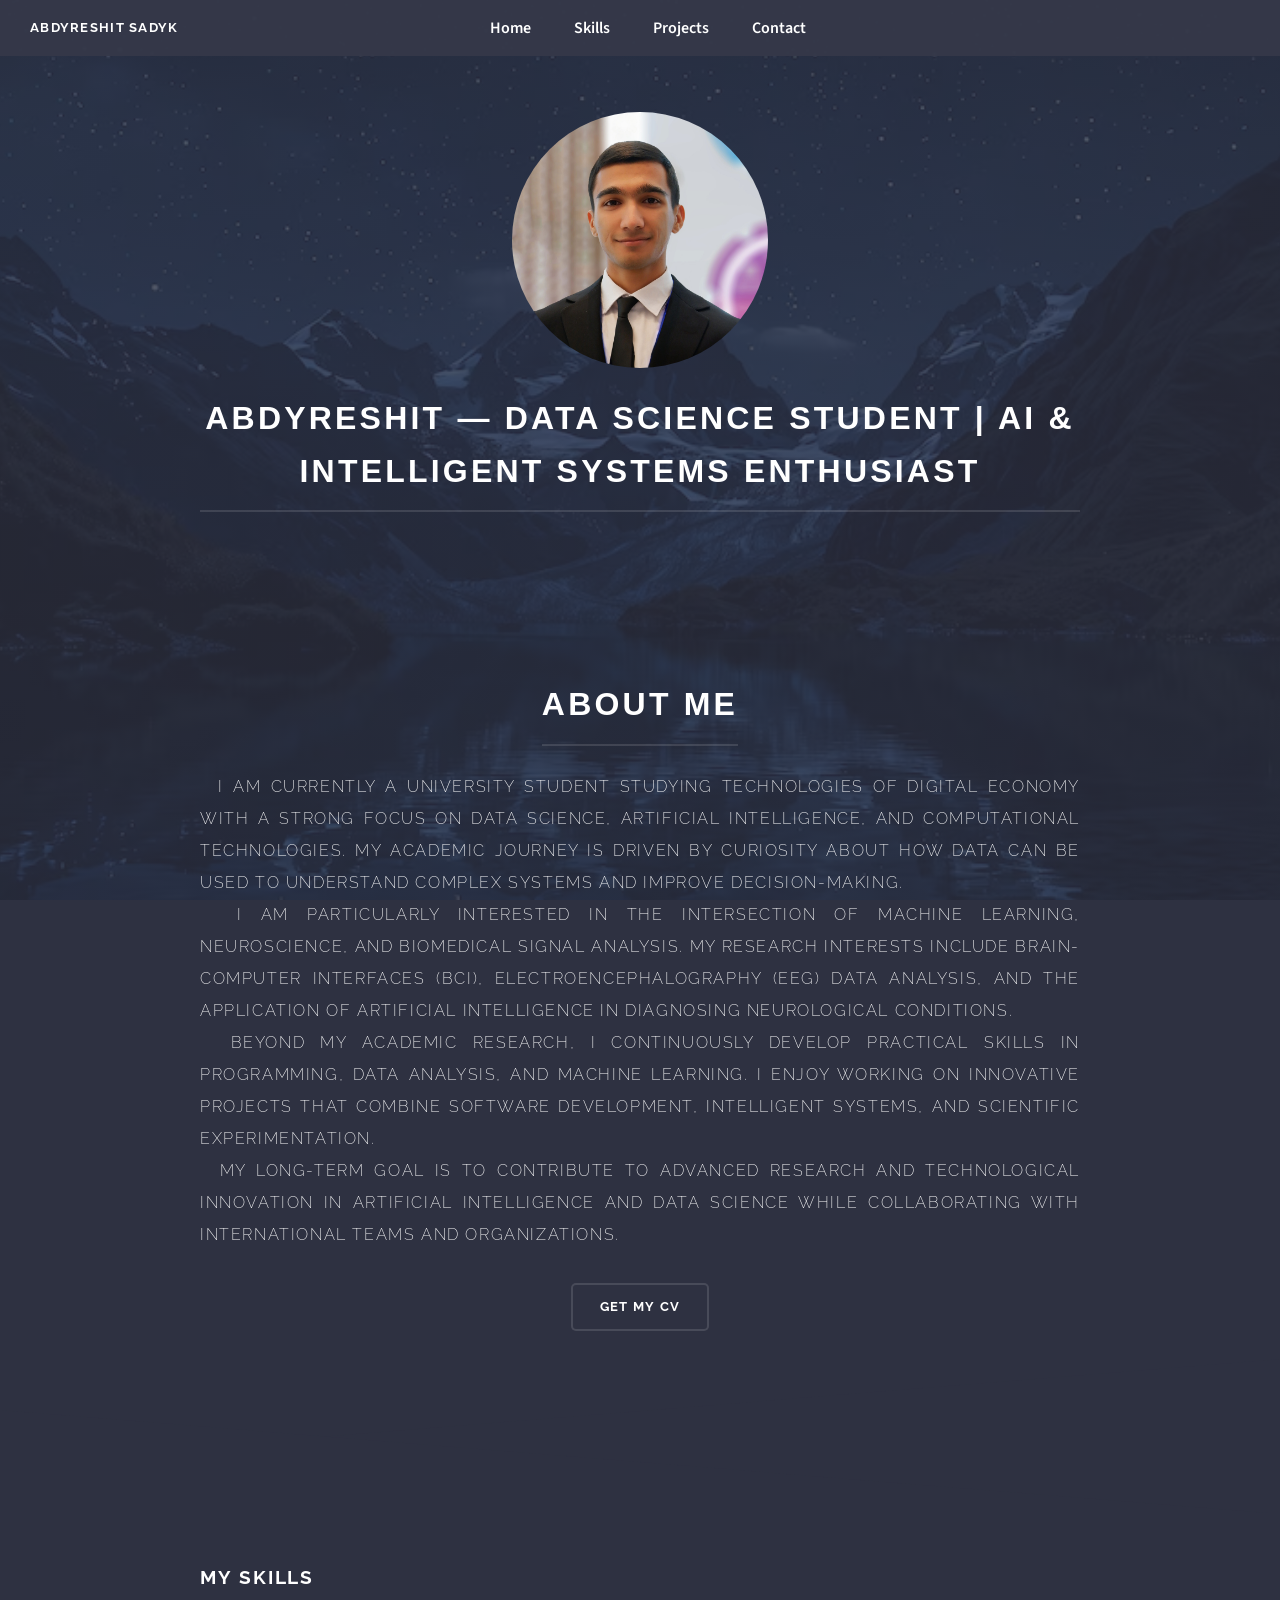
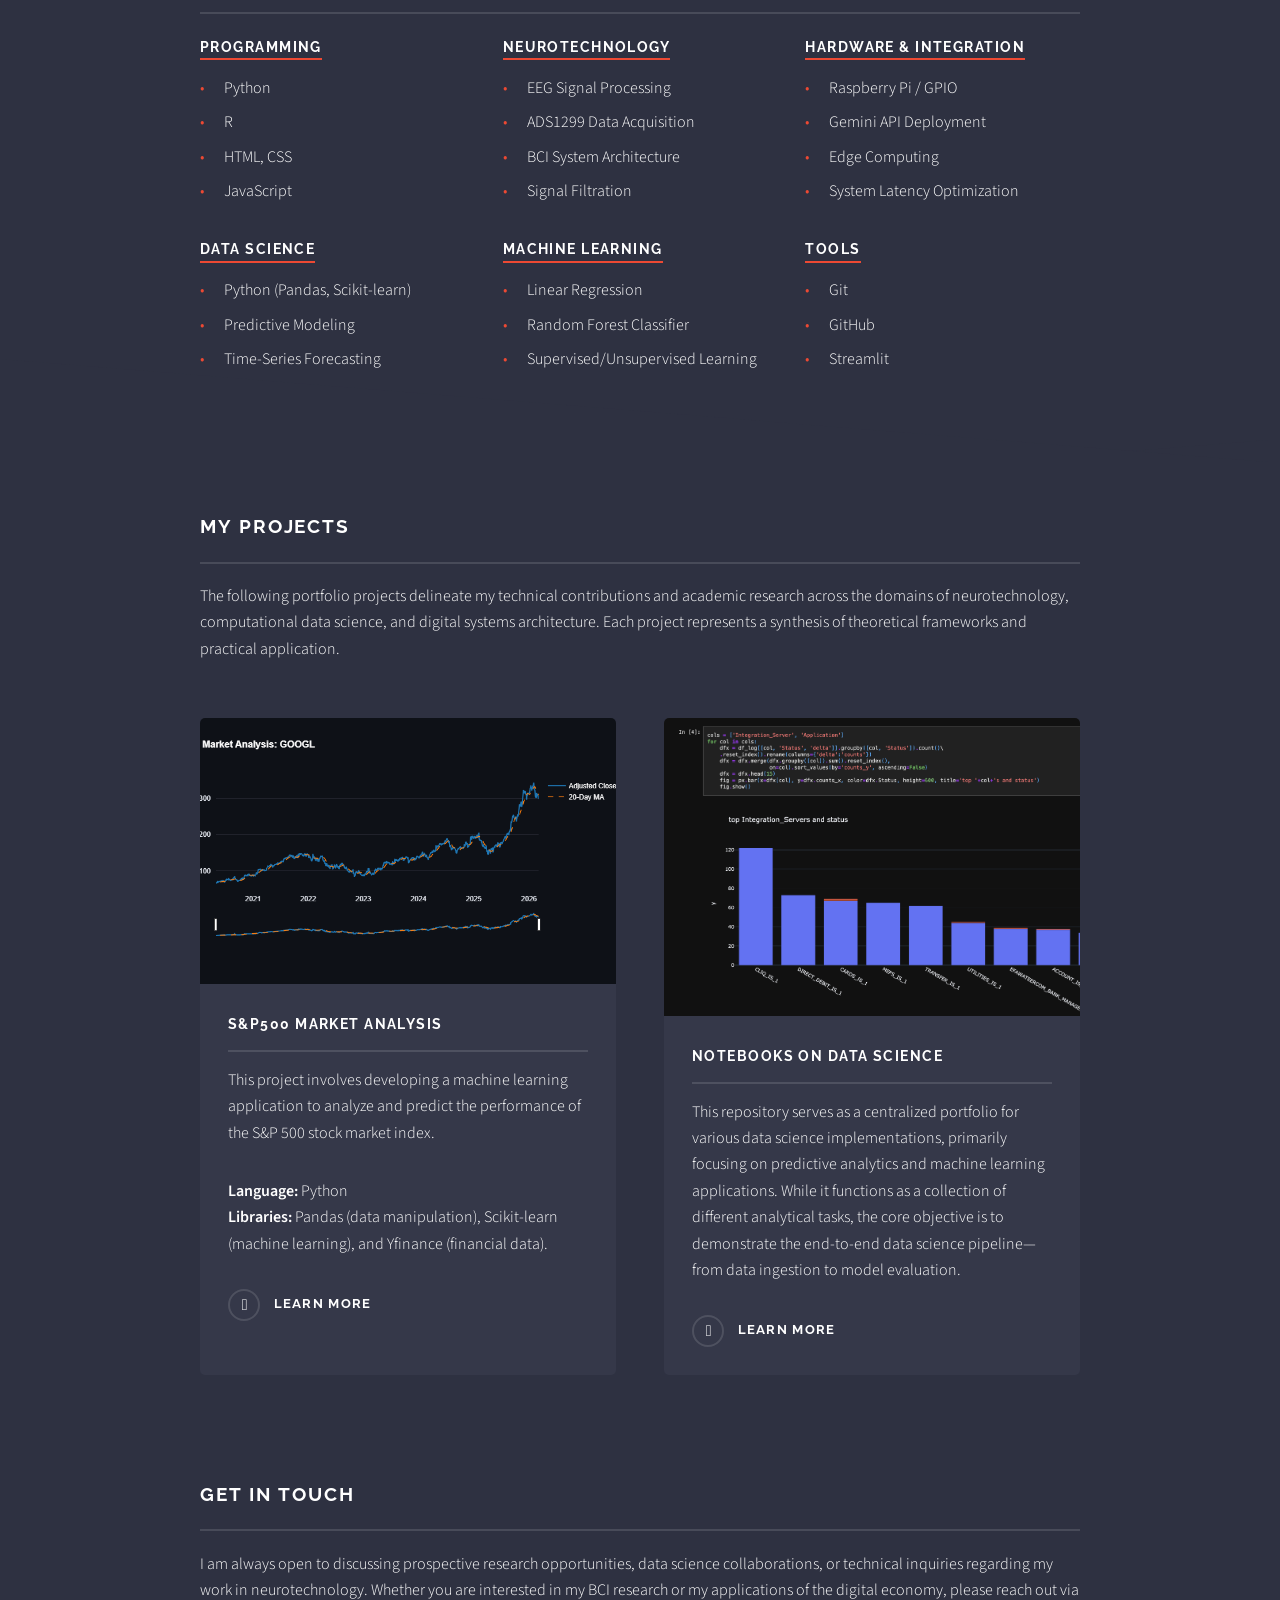
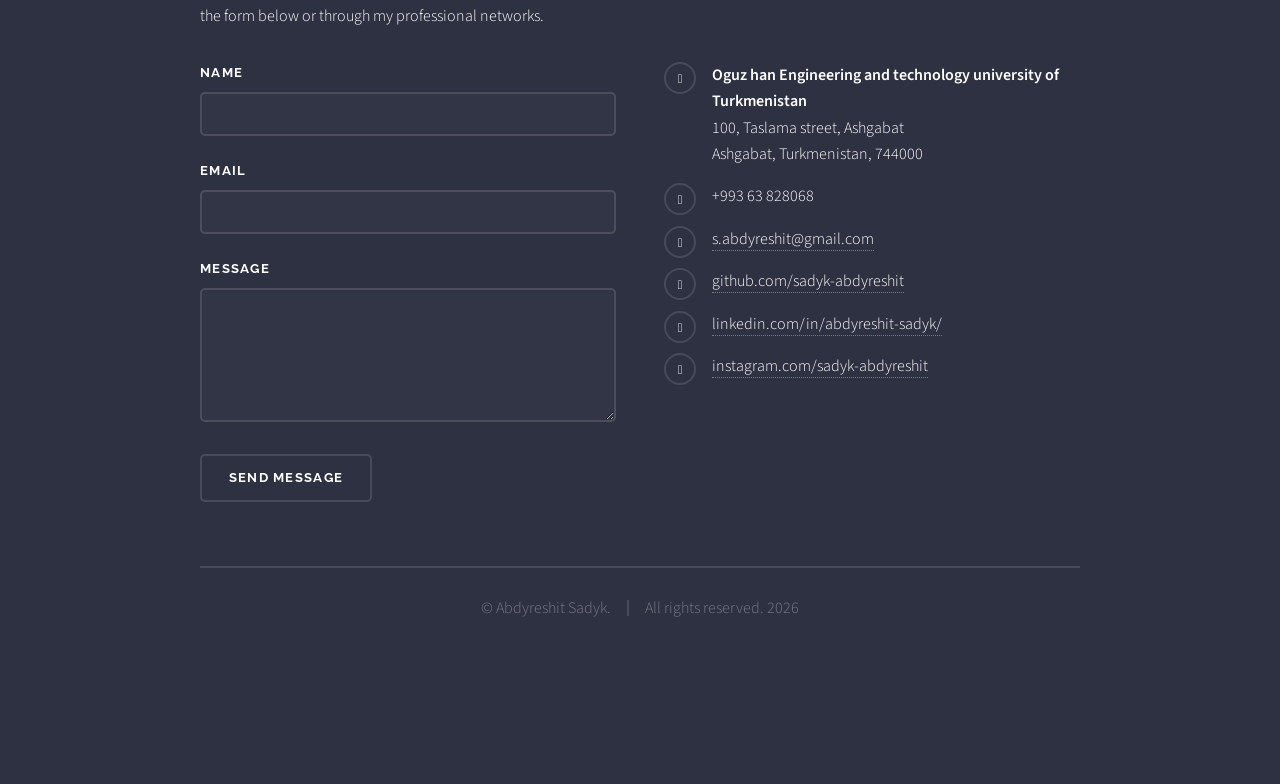
==== commit 46e63ee8: "Fixed message button" ====
--- a/index.html
+++ b/index.html
@@ -13,7 +13,7 @@
 			<div id="page-wrapper">
 				<!-- Header -->
 					<header id="header" class="alt">
-						<h1><a href="index.html">Abdyreshit Sadyk - Portfolio</a></h1>
+						<h1><a>Abdyreshit Sadyk</a></h1>
 						<nav>
 								<ul><a href="#"><b>Home</b></a></ul>
 								<ul><a href="#extra-details"><b>Skills</b></a></ul>
@@ -141,19 +141,22 @@
 						<div class="inner">
 							<h2 class="major">GET IN TOUCH</h2>
 							<p>I am always open to discussing prospective research opportunities, data science collaborations, or technical inquiries regarding my work in neurotechnology. Whether you are interested in my BCI research or my applications of the digital economy, please reach out via the form below or through my professional networks.</p>
-							<form method="post" action="">
+							<form method="post" action="https://formsubmit.co/s.abdyreshit01@gmail.com" method="POST">
+								<input type="hidden" name="_next" value="https://sadyk.pages.dev">
+								<input type="hidden" name="_template" value="table">
+								<input type="hidden" name="_captcha" value="false">
 								<div class="fields">
 									<div class="field">
 										<label for="name">Name</label>
-										<input type="text" name="name" id="name" />
+										<input type="text" name="name" id="name" required />
 									</div>
 									<div class="field">
 										<label for="email">Email</label>
-										<input type="email" name="email" id="email" />
+										<input type="email" name="email" id="email" required />
 									</div>
 									<div class="field">
 										<label for="message">Message</label>
-										<textarea name="message" id="message" rows="4"></textarea>
+										<textarea name="message" id="message" rows="4" required></textarea>
 									</div>
 								</div>
 								<ul class="actions">
@@ -162,7 +165,7 @@
 							</form>
 							<ul class="contact">
 								<li class="icon solid fa-home">
-									<b>Oguz han Engineering and Technology university of Turkmenistan</b><br />
+									<b>Oguz han Engineering and technology university of Turkmenistan</b><br />
 									100, Taslama street, Ashgabat<br />
 									Ashgabat, Turkmenistan, 744000
 								</li>
@@ -170,7 +173,7 @@
 								<li class="icon solid fa-envelope"><a href="mailto:s.abdyreshit@gmail.com">s.abdyreshit@gmail.com</a></li>
 								<li class="icon brands fa-github"><a href="https://www.github.com/sadyk-abdyreshit">github.com/sadyk-abdyreshit</a></li>
 								<li class="icon brands fa-linkedin"><a href="https://www.linkedin.com/in/abdyreshit-sadyk/">linkedin.com/in/abdyreshit-sadyk/</a></li>
-								<li class="icon brands fa-instagram"><a href="https://www.instagram.com/sadyk-abdyreshit/">instagram.com/sadyk-abdyreshit</a></li>
+								<li class="icon brands fa-instagram"><a href="https://www.instagram.com/sadyk_abdyreshit/">instagram.com/sadyk-abdyreshit</a></li>
 							</ul>
 							<ul class="copyright">
 								<li>&copy; Abdyreshit Sadyk. </li><li> All rights reserved. 2026</li>
--- a/assets/css/main.css
+++ b/assets/css/main.css
@@ -3087,8 +3087,8 @@
 		width: 100%;
 		z-index: 10000;
 		position: fixed;
-	    width: 100%;
-    	text-align: center;
+		width: 100%;
+		text-align: center;
 	}
 		#header h1 {
 			-moz-transition: opacity 0.2s ease-in-out, visibility 0.2s;
@@ -3100,8 +3100,8 @@
 			margin-bottom: 0;
 			opacity: 1;
 			visibility: visible;
-			 position: absolute;
-  			 left: 30px;
+			position: absolute;
+			left: 30px;
 		}
 
 			#header h1 a {
@@ -3111,11 +3111,13 @@
 			#header nav {
 				display: flex;
 				justify-content: center;
+				font-size: 1em;
 			}
 			#header nav a {
 				border: 0;
 				display: inline-block;
-				padding: 0em 1.25em;
+				padding: 0em 0.85em;
+				white-space: nowrap;
 			}
 
 				#header nav a:before {
@@ -3129,6 +3131,10 @@
 			#header {
 				height: 2.75em;
 				line-height: 2.75em;
+			}
+
+			#header h1 {
+				display: none;
 			}
 
 				#header nav {
@@ -3136,6 +3142,7 @@
 					right: 0;
 					height: inherit;
 					line-height: inherit;
+					font-size: 0.7em;
 				}
 
 		}
@@ -3292,11 +3299,32 @@
 			#banner {
 				padding: 7em 0 8.25em 0 ;
 				background-color: #2e3141;
-				background-image: url("../../images/background.jpg");
+				background-image: linear-gradient(to top, rgba(46, 49, 65, 0.8), rgba(46, 49, 65, 0.8)), url("../../images/background.jpg");
 				background-size: auto, cover;
 				background-position: center, center;
+				background-attachment: fixed;
 				margin-bottom: -6.5em;
 			}
+
+		}
+
+		@media screen and (max-width: 736px) {
+
+			#banner {
+				background-attachment: scroll;
+				background-size: auto, cover;
+				background-position: center, center;
+			}
+
+		}
+
+		@media screen and (max-width: 480px) {
+
+			#banner {
+				background-size: auto, 150%;
+				background-position: center, center;
+			}
+
 
 		}
 
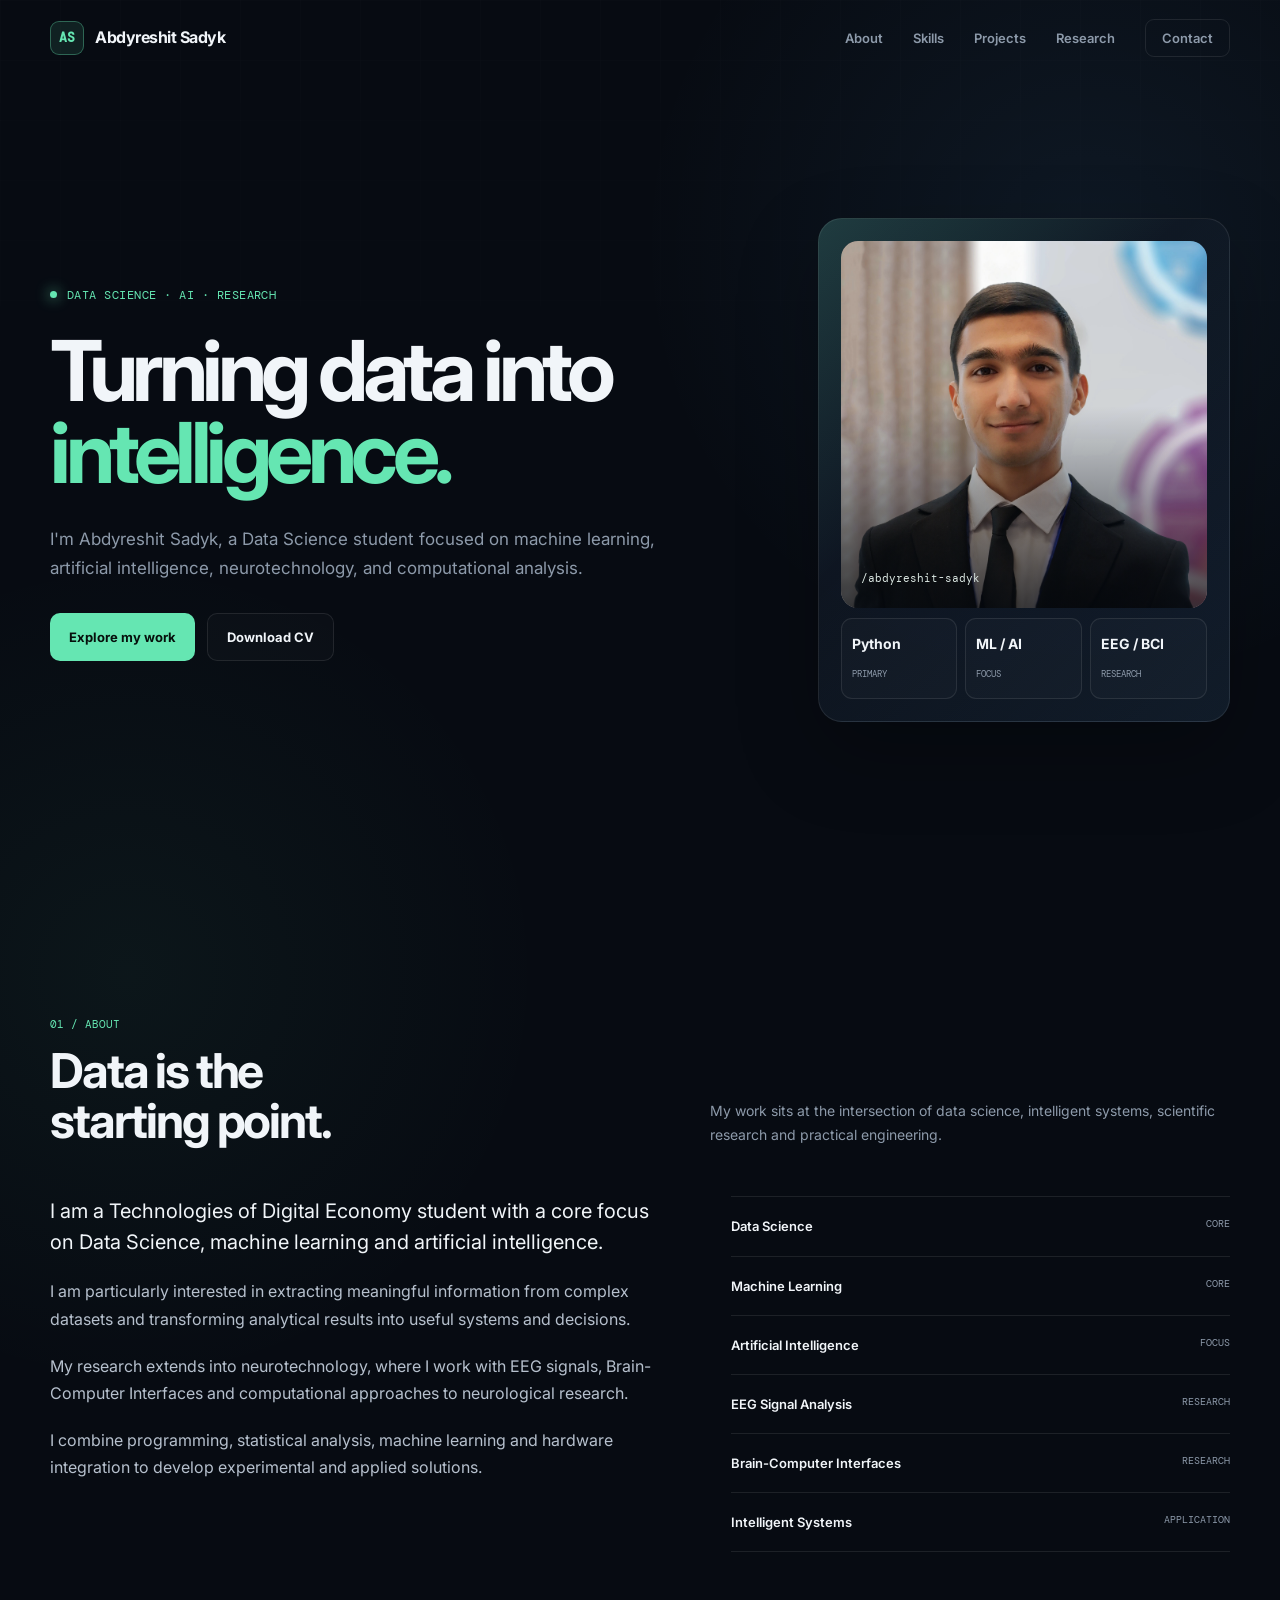
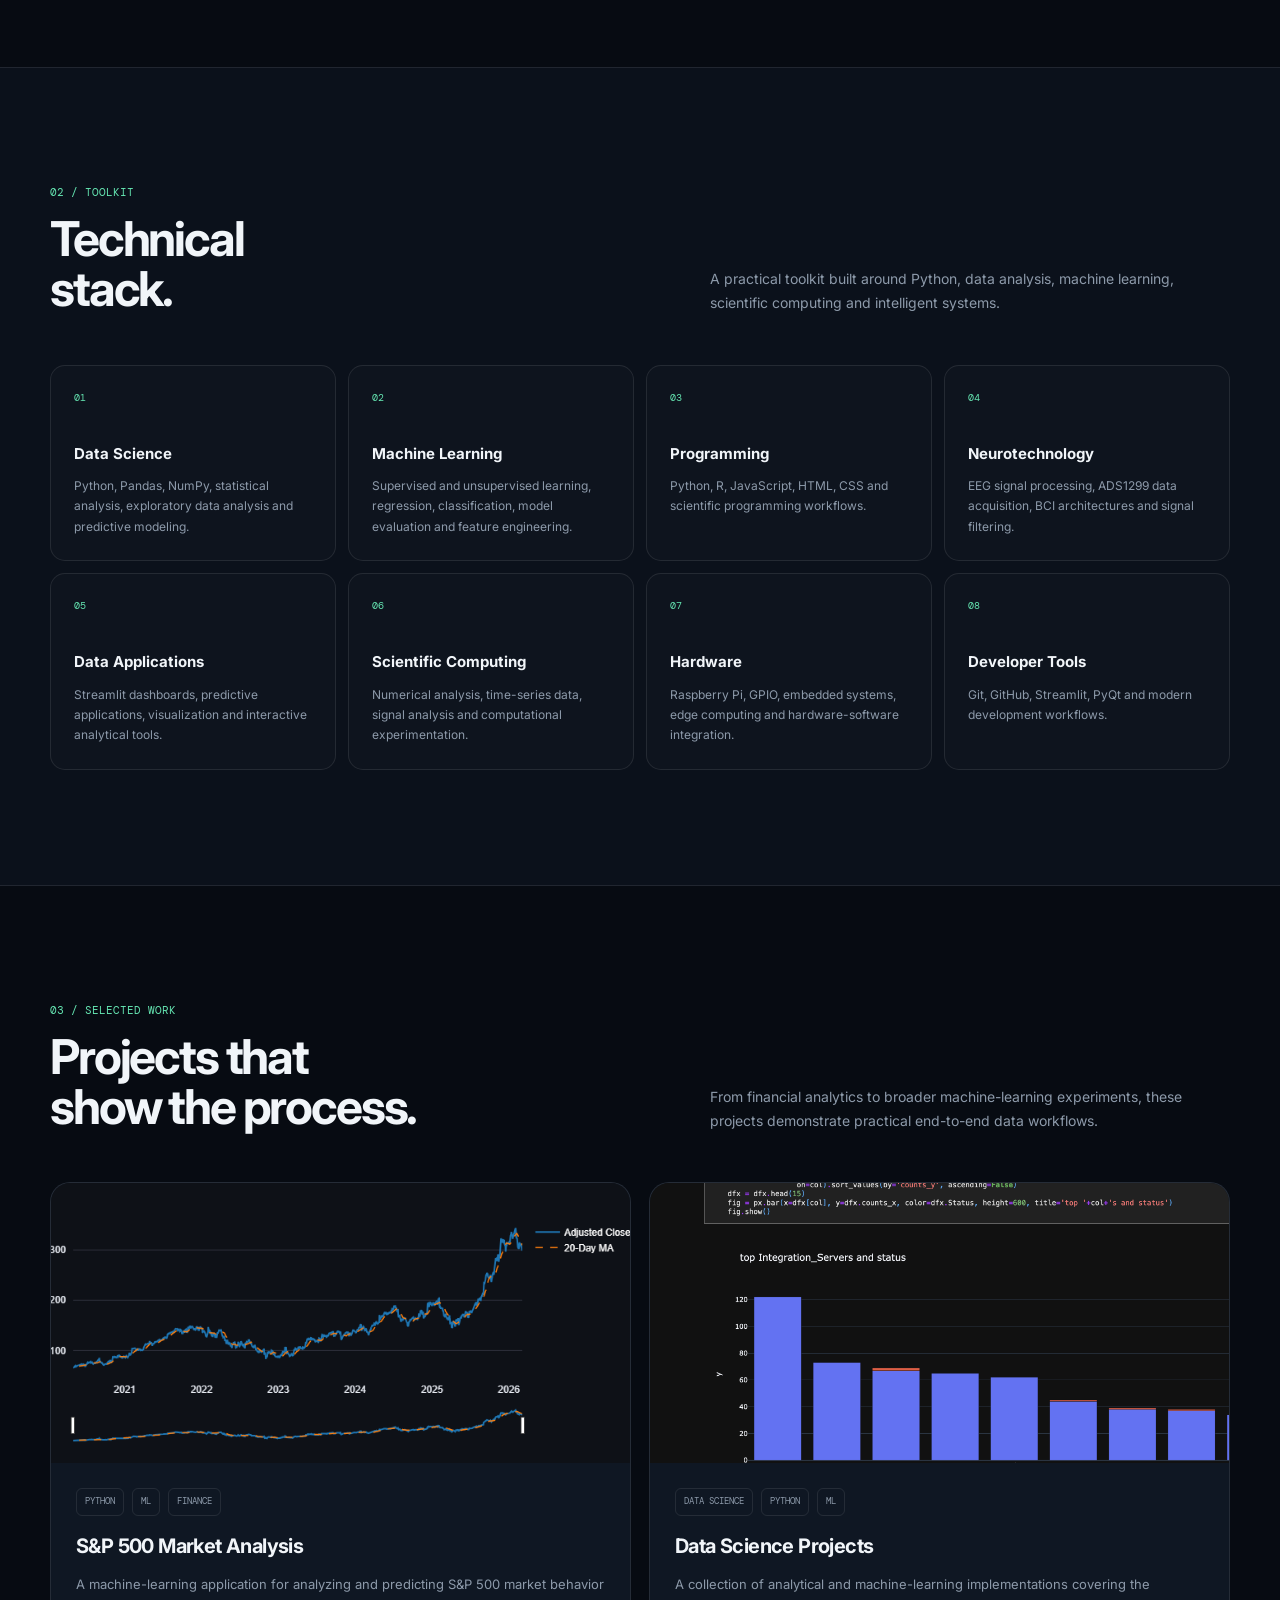
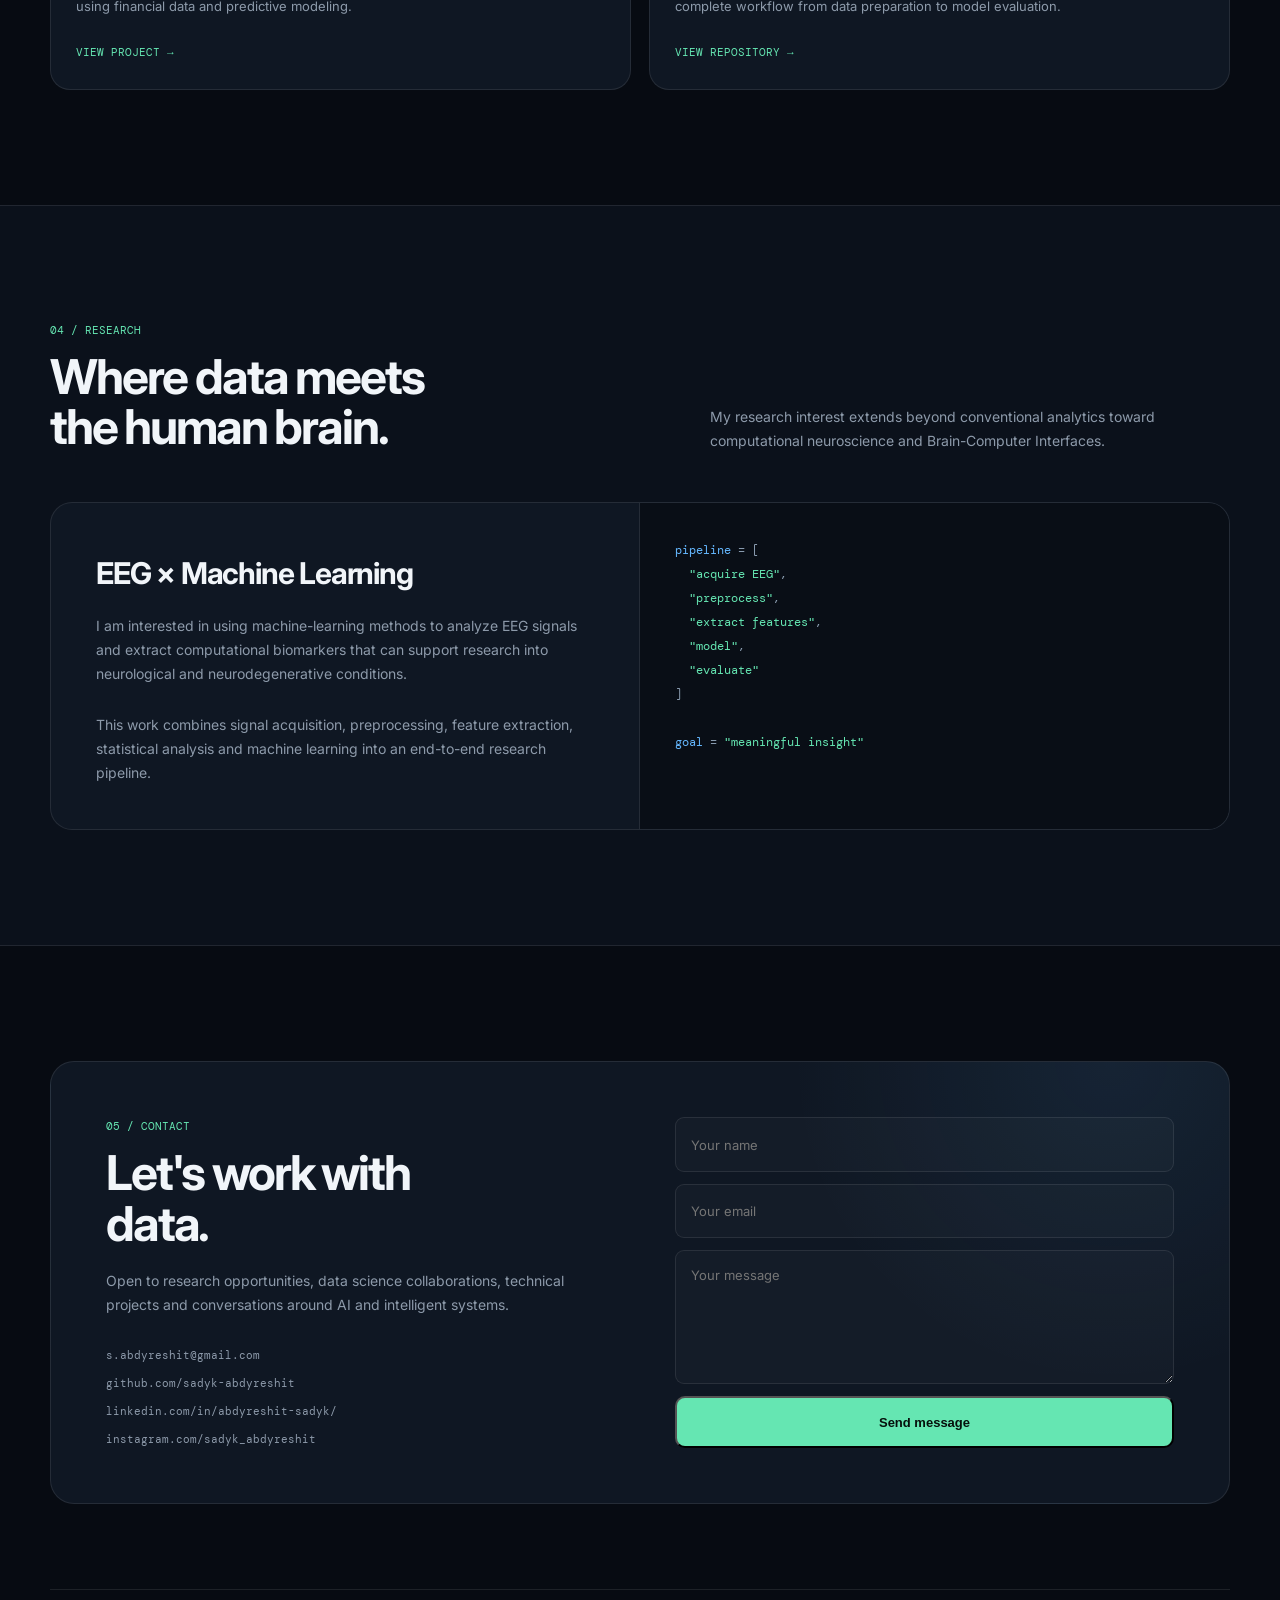
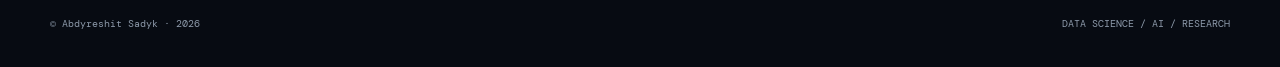
==== commit 87398bca: "Redesigned webpage" ====
--- a/index.html
+++ b/index.html
@@ -1,195 +1,1234 @@
-<!DOCTYPE HTML>
-<html>
-	<head>
-		<title>Abdyreshit Sadyk</title>
-		<meta charset="utf-8" />
-		<meta name="viewport" content="width=device-width, initial-scale=1, user-scalable=no" />
-		<link rel="stylesheet" href="assets/css/main.css" />
-		<noscript><link rel="stylesheet" href="assets/css/noscript.css" /></noscript>
-	</head>
-	<body class="is-preload">
-
-		<!-- Page Wrapper -->
-			<div id="page-wrapper">
-				<!-- Header -->
-					<header id="header" class="alt">
-						<h1><a>Abdyreshit Sadyk</a></h1>
-						<nav>
-								<ul><a href="#"><b>Home</b></a></ul>
-								<ul><a href="#extra-details"><b>Skills</b></a></ul>
-								<ul><a href="#projects"><b>Projects</b></a></ul>								
-								<ul><a href="#footer"><b>Contact</b></a></ul>
-						</nav>
-					</header>
-
-
-				<!-- Banner -->
-					<section id="banner">
-						<div class="inner">
-							<a class="image"><img src="images/1mb.jpg" alt="" /></a>
-							<h2>Abdyreshit — Data Science Student | AI & Intelligent Systems Enthusiast</h2>
-						</div>
-					</section>
-
-				<!-- About me -->
-					<section id="banner">
-						<div class="about-me">
-							<h2>About Me</h2>
-							<p>&nbsp I am currently a university student studying Technologies of Digital Economy with a strong focus on data science, artificial intelligence, and computational technologies. My academic journey is driven by curiosity about how data can be used to understand complex systems and improve decision-making. <br>
-								&nbsp I am particularly interested in the intersection of machine learning, neuroscience, and biomedical signal analysis. My research interests include Brain-Computer Interfaces (BCI), electroencephalography (EEG) data analysis, and the application of artificial intelligence in diagnosing neurological conditions.<br>
-								&nbsp Beyond my academic research, I continuously develop practical skills in programming, data analysis, and machine learning. I enjoy working on innovative projects that combine software development, intelligent systems, and scientific experimentation.<br>
-								&nbsp My long-term goal is to contribute to advanced research and technological innovation in artificial intelligence and data science while collaborating with international teams and organizations.</p>
-							<div class="cv-button">
-								<a href="files/abdyreshit-sadyk-cv.pdf" class="button" download>Get My CV</a>
-							</div>
-						</div>
-					</section>
-
-				<!-- Wrapper -->
-					<section id="wrapper">
-					<section id="extra-details" class="wrapper style1">
-					<!--Skills-->>
-						<section id="skills" class="wrapper alt">
-							<div class="inner">
-								<h2 class="major">MY SKILLS</h2>
-								<div class="row">
-									<div class="col-4 col-12-medium">
-										<h3>Programming</h3>
-										<ul>
-											<li>Python</li>
-											<li>R</li>
-											<li>HTML, CSS</li>
-										<li>JavaScript</li>
-										</ul>
-									</div>
-									<div class="col-4 col-12-medium">
-										<h3>Neurotechnology</h3>
-										<ul>
-											<li>EEG Signal Processing</li>
-											<li>ADS1299 Data Acquisition</li>
-											<li>BCI System Architecture</li>
-											<li>Signal Filtration</li>
-										</ul>
-									</div>
-									<div class="col-4 col-12-medium">
-										<h3>Hardware & Integration</h3>
-										<ul>
-											<li>Raspberry Pi / GPIO</li>
-											<li>Gemini API Deployment</li>
-											<li>Edge Computing</li>
-											<li>System Latency Optimization</li>
-										</ul>
-									</div>
-								</div>
-
-								<div class="row">
-									<div class="col-4 col-12-medium">
-										<h3>Data Science</h3>
-										<ul>
-											<li>Python (Pandas, Scikit-learn)</li>
-											<li>Predictive Modeling</li>
-											<li>Time-Series Forecasting</li>
-											<li>Statistical Analysis</li>
-										</ul>
-									</div>
-									<div class="col-4 col-12-medium">
-										<h3>Machine Learning</h3>
-										<ul>
-											<li>Linear Regression</li>
-											<li>Random Forest Classifier</li>
-											<li>Supervised/Unsupervised Learning</li>
-										</ul>
-									</div>
-									<div class="col-4 col-12-medium">
-										<h3>Tools</h3>
-										<ul>
-											<li>Git</li>
-											<li>GitHub</li>
-											<li>Streamlit</li>
-										</ul>
-									</div>
-								</div>
-							</div>
-						</section>
-
-						<!-- Four -->
-							<section id="projects" class="wrapper alt style1">
-								<div class="inner">
-									<h2 class="major">MY PROJECTS</h2>
-									<p>The following portfolio projects delineate my technical contributions and academic research across the domains of neurotechnology, computational data science, and digital systems architecture. Each project represents a synthesis of theoretical frameworks and practical application.</p>
-									<section class="features">
-										<article>
-											<a  class="image"><img src="images/newplot.png" alt="" /></a>
-											<h3 class="major">S&P500 Market Analysis</h3>
-											<p>This project involves developing a machine learning application to analyze and predict the performance of the S&P 500 stock market index.</p>
-											<p><b>Language:</b> Python <br>
-											   <b>Libraries:</b> Pandas (data manipulation), Scikit-learn (machine learning), and Yfinance (financial data).</p>
-											<a href="https://github.com/sadyk-abdyreshit/SP500-project" class="special">Learn more</a>
-										</article>
-										<article>
-											<a  class="image"><img src="images/dsprojects.png" alt="" /></a>
-											<h3 class="major">Notebooks on Data Science</h3>
-											<p>This repository serves as a centralized portfolio for various data science implementations, primarily focusing on predictive analytics and machine learning applications. While it functions as a collection of different analytical tasks, the core objective is to demonstrate the end-to-end data science pipeline—from data ingestion to model evaluation.</p>
-											<a href="https://github.com/sadyk-abdyreshit/data-science-projects" class="special">Learn more</a>
-										</article>
-
-
-					</section>
-
-				<!-- Footer -->
-					<section id="footer">
-						<div class="inner">
-							<h2 class="major">GET IN TOUCH</h2>
-							<p>I am always open to discussing prospective research opportunities, data science collaborations, or technical inquiries regarding my work in neurotechnology. Whether you are interested in my BCI research or my applications of the digital economy, please reach out via the form below or through my professional networks.</p>
-							<form method="post" action="https://formsubmit.co/s.abdyreshit01@gmail.com" method="POST">
-								<input type="hidden" name="_next" value="https://sadyk.pages.dev">
-								<input type="hidden" name="_template" value="table">
-								<input type="hidden" name="_captcha" value="false">
-								<div class="fields">
-									<div class="field">
-										<label for="name">Name</label>
-										<input type="text" name="name" id="name" required />
-									</div>
-									<div class="field">
-										<label for="email">Email</label>
-										<input type="email" name="email" id="email" required />
-									</div>
-									<div class="field">
-										<label for="message">Message</label>
-										<textarea name="message" id="message" rows="4" required></textarea>
-									</div>
-								</div>
-								<ul class="actions">
-									<li><input type="submit" value="Send Message" /></li>
-								</ul>
-							</form>
-							<ul class="contact">
-								<li class="icon solid fa-home">
-									<b>Oguz han Engineering and technology university of Turkmenistan</b><br />
-									100, Taslama street, Ashgabat<br />
-									Ashgabat, Turkmenistan, 744000
-								</li>
-								<li class="icon solid fa-phone">+993 63 828068</li>
-								<li class="icon solid fa-envelope"><a href="mailto:s.abdyreshit@gmail.com">s.abdyreshit@gmail.com</a></li>
-								<li class="icon brands fa-github"><a href="https://www.github.com/sadyk-abdyreshit">github.com/sadyk-abdyreshit</a></li>
-								<li class="icon brands fa-linkedin"><a href="https://www.linkedin.com/in/abdyreshit-sadyk/">linkedin.com/in/abdyreshit-sadyk/</a></li>
-								<li class="icon brands fa-instagram"><a href="https://www.instagram.com/sadyk_abdyreshit/">instagram.com/sadyk-abdyreshit</a></li>
-							</ul>
-							<ul class="copyright">
-								<li>&copy; Abdyreshit Sadyk. </li><li> All rights reserved. 2026</li>
-							</ul>
-						</div>
-					</section>
-
-			</div>
-
-		<!-- Scripts -->
-			<script src="assets/js/jquery.min.js"></script>
-			<script src="assets/js/jquery.scrollex.min.js"></script>
-			<script src="assets/js/browser.min.js"></script>
-			<script src="assets/js/breakpoints.min.js"></script>
-			<script src="assets/js/util.js"></script>
-			<script src="assets/js/main.js"></script>
-
-	</body>
+<!DOCTYPE html>
+<html lang="en">
+<head>
+    <meta charset="UTF-8">
+    <meta name="google-site-verification" content="7beCCUzyLkYxQ07I7M86Xlsb2qHVPNIW7ryR1aqe4Ug">
+    <meta name="viewport" content="width=device-width, initial-scale=1.0">
+    <meta name="description" content="Abdyreshit Sadyk — Data Science student, AI researcher, and developer focused on machine learning, neurotechnology, EEG analysis, and intelligent systems.">
+    <meta name="author" content="Abdyreshit Sadyk">
+    <meta name="keywords" content="Abdyreshit Sadyk, Data Science, Machine Learning, Artificial Intelligence, Python, EEG, BCI, Neurotechnology, Data Scientist">
+    <meta name="theme-color" content="#070b12">
+
+    <meta property="og:title" content="Abdyreshit Sadyk — Data Science & AI">
+    <meta property="og:description" content="Data Science student and AI researcher working across machine learning, neurotechnology, EEG analysis and intelligent systems.">
+    <meta property="og:type" content="website">
+    <meta property="og:url" content="https://sadyk.pages.dev/">
+
+    <title>Abdyreshit Sadyk — Data Science & AI</title>
+    <link rel="icon" type="image/x-icon" href="images/favicon.ico">
+    <link rel="preconnect" href="https://fonts.googleapis.com">
+    <link rel="preconnect" href="https://fonts.gstatic.com" crossorigin>
+    <link href="https://fonts.googleapis.com/css2?family=DM+Mono:wght@400;500&family=Inter:wght@400;500;600;700;800&display=swap" rel="stylesheet">
+
+    <style>
+        :root {
+            --bg: #070b12;
+            --bg-soft: #0b111b;
+            --surface: #0f1723;
+            --surface-2: #131d2b;
+            --border: rgba(255,255,255,.09);
+            --text: #f1f5f9;
+            --muted: #8d9aaa;
+            --accent: #65e6b2;
+            --accent-2: #65b8ff;
+            --accent-soft: rgba(101,230,178,.1);
+            --max: 1180px;
+            --radius: 20px;
+        }
+
+        * {
+            box-sizing: border-box;
+            margin: 0;
+            padding: 0;
+        }
+
+        html {
+            scroll-behavior: smooth;
+        }
+
+        body {
+            background:
+                radial-gradient(circle at 85% 5%, rgba(101,184,255,.08), transparent 28rem),
+                radial-gradient(circle at 10% 20%, rgba(101,230,178,.05), transparent 26rem),
+                var(--bg);
+            color: var(--text);
+            font-family: Inter, sans-serif;
+            line-height: 1.7;
+            overflow-x: hidden;
+        }
+
+        body::before {
+            content: "";
+            position: fixed;
+            inset: 0;
+            pointer-events: none;
+            opacity: .025;
+            background-image:
+                linear-gradient(rgba(255,255,255,.5) 1px, transparent 1px),
+                linear-gradient(90deg, rgba(255,255,255,.5) 1px, transparent 1px);
+            background-size: 60px 60px;
+            mask-image: linear-gradient(to bottom, black, transparent 80%);
+        }
+
+        a {
+            color: inherit;
+            text-decoration: none;
+        }
+
+        img {
+            display: block;
+            max-width: 100%;
+        }
+
+        .container {
+            width: min(calc(100% - 40px), var(--max));
+            margin: auto;
+        }
+
+        .mono {
+            font-family: "DM Mono", monospace;
+        }
+
+        /* Navigation */
+
+        header {
+            position: fixed;
+            z-index: 1000;
+            top: 0;
+            left: 0;
+            width: 100%;
+            border-bottom: 1px solid transparent;
+            transition: .3s ease;
+        }
+
+        header.scrolled {
+            background: rgba(7,11,18,.86);
+            backdrop-filter: blur(18px);
+            border-color: var(--border);
+        }
+
+        .nav {
+            height: 76px;
+            display: flex;
+            align-items: center;
+            justify-content: space-between;
+        }
+
+        .logo {
+            display: flex;
+            align-items: center;
+            gap: 11px;
+            font-weight: 700;
+            letter-spacing: -.03em;
+        }
+
+        .logo-mark {
+            width: 34px;
+            height: 34px;
+            display: grid;
+            place-items: center;
+            border: 1px solid rgba(101,230,178,.35);
+            border-radius: 9px;
+            color: var(--accent);
+            background: var(--accent-soft);
+            font-family: "DM Mono", monospace;
+            font-size: 13px;
+        }
+
+        .nav-links {
+            display: flex;
+            align-items: center;
+            gap: 30px;
+            list-style: none;
+        }
+
+        .nav-links a {
+            color: var(--muted);
+            font-size: 13px;
+            font-weight: 600;
+            transition: .2s ease;
+        }
+
+        .nav-links a:hover {
+            color: var(--text);
+        }
+
+        .nav-cta {
+            padding: 10px 16px;
+            border: 1px solid var(--border);
+            border-radius: 9px;
+        }
+
+        .nav-cta:hover {
+            border-color: rgba(101,230,178,.4);
+            color: var(--accent) !important;
+        }
+
+        /* Hero */
+
+        .hero {
+            min-height: 100vh;
+            display: flex;
+            align-items: center;
+            padding: 130px 0 90px;
+            position: relative;
+        }
+
+        .hero-grid {
+            display: grid;
+            grid-template-columns: 1.25fr .75fr;
+            gap: 80px;
+            align-items: center;
+        }
+
+        .eyebrow {
+            display: inline-flex;
+            align-items: center;
+            gap: 10px;
+            color: var(--accent);
+            font-family: "DM Mono", monospace;
+            font-size: 12px;
+            letter-spacing: .04em;
+            margin-bottom: 25px;
+        }
+
+        .status-dot {
+            width: 7px;
+            height: 7px;
+            border-radius: 50%;
+            background: var(--accent);
+            box-shadow: 0 0 14px var(--accent);
+        }
+
+        h1 {
+            font-size: clamp(48px, 7vw, 84px);
+            line-height: .98;
+            letter-spacing: -.065em;
+            max-width: 800px;
+        }
+
+        h1 .highlight {
+            color: var(--accent);
+        }
+
+        .hero-description {
+            color: var(--muted);
+            font-size: 17px;
+            max-width: 650px;
+            margin: 30px 0;
+        }
+
+        .hero-actions {
+            display: flex;
+            flex-wrap: wrap;
+            gap: 12px;
+        }
+
+        .button {
+            display: inline-flex;
+            align-items: center;
+            justify-content: center;
+            min-height: 48px;
+            padding: 0 19px;
+            border-radius: 10px;
+            font-size: 13px;
+            font-weight: 700;
+            transition: .25s ease;
+        }
+
+        .button-primary {
+            color: #06100c;
+            background: var(--accent);
+        }
+
+        .button-primary:hover {
+            transform: translateY(-2px);
+            box-shadow: 0 12px 30px rgba(101,230,178,.16);
+        }
+
+        .button-secondary {
+            border: 1px solid var(--border);
+            color: var(--text);
+            background: rgba(255,255,255,.02);
+        }
+
+        .button-secondary:hover {
+            border-color: rgba(255,255,255,.22);
+            background: rgba(255,255,255,.05);
+        }
+
+        /* Data visual */
+
+        .data-card {
+            position: relative;
+            padding: 22px;
+            border: 1px solid var(--border);
+            border-radius: 24px;
+            background: linear-gradient(145deg, rgba(19,29,43,.95), rgba(10,15,24,.95));
+            box-shadow: 0 30px 80px rgba(0,0,0,.25);
+        }
+
+        .data-card::before {
+            content: "";
+            position: absolute;
+            inset: -1px;
+            border-radius: inherit;
+            pointer-events: none;
+            background: linear-gradient(135deg, rgba(101,230,178,.16), transparent 40%, rgba(101,184,255,.08));
+        }
+
+        .profile {
+            position: relative;
+            width: 100%;
+            aspect-ratio: 1 / 1;
+            overflow: hidden;
+            border-radius: 17px;
+            background: #111927;
+        }
+
+        .profile img {
+            width: 100%;
+            height: 100%;
+            object-fit: cover;
+            filter: saturate(.85);
+        }
+
+        .profile-overlay {
+            position: absolute;
+            inset: 0;
+            background: linear-gradient(to top, rgba(5,9,15,.75), transparent 55%);
+        }
+
+        .profile-label {
+            position: absolute;
+            bottom: 20px;
+            left: 20px;
+            font-family: "DM Mono", monospace;
+            font-size: 11px;
+            color: #dce8e3;
+        }
+
+        .metric-row {
+            position: relative;
+            display: grid;
+            grid-template-columns: repeat(3,1fr);
+            gap: 8px;
+            margin-top: 10px;
+        }
+
+        .metric {
+            padding: 13px 10px;
+            border: 1px solid var(--border);
+            border-radius: 11px;
+            background: rgba(255,255,255,.018);
+        }
+
+        .metric strong {
+            display: block;
+            font-size: 14px;
+            margin-bottom: 2px;
+        }
+
+        .metric span {
+            color: var(--muted);
+            font-family: "DM Mono", monospace;
+            font-size: 9px;
+        }
+
+        /* Sections */
+
+        section {
+            scroll-margin-top: 100px;
+        }
+
+        .section {
+            padding: 115px 0;
+        }
+
+        .section-header {
+            display: flex;
+            justify-content: space-between;
+            align-items: end;
+            gap: 30px;
+            margin-bottom: 50px;
+        }
+
+        .section-number {
+            color: var(--accent);
+            font-family: "DM Mono", monospace;
+            font-size: 11px;
+            margin-bottom: 12px;
+        }
+
+        h2 {
+            font-size: clamp(32px, 4vw, 48px);
+            line-height: 1.05;
+            letter-spacing: -.045em;
+        }
+
+        .section-intro {
+            max-width: 520px;
+            color: var(--muted);
+            font-size: 14px;
+        }
+
+        /* About */
+
+        .about-grid {
+            display: grid;
+            grid-template-columns: 1.1fr .9fr;
+            gap: 70px;
+        }
+
+        .about-text p {
+            color: #b6c0cd;
+            font-size: 16px;
+            margin-bottom: 20px;
+        }
+
+        .about-text p:first-child {
+            color: var(--text);
+            font-size: 20px;
+            line-height: 1.55;
+        }
+
+        .research-list {
+            border-top: 1px solid var(--border);
+        }
+
+        .research-item {
+            display: flex;
+            justify-content: space-between;
+            gap: 20px;
+            padding: 18px 0;
+            border-bottom: 1px solid var(--border);
+        }
+
+        .research-item span:first-child {
+            font-size: 13px;
+            font-weight: 600;
+        }
+
+        .research-item span:last-child {
+            color: var(--muted);
+            font-family: "DM Mono", monospace;
+            font-size: 10px;
+            text-align: right;
+        }
+
+        /* Skills */
+
+        .skills {
+            background: var(--bg-soft);
+            border-top: 1px solid var(--border);
+            border-bottom: 1px solid var(--border);
+        }
+
+        .skills-grid {
+            display: grid;
+            grid-template-columns: repeat(4,1fr);
+            gap: 12px;
+        }
+
+        .skill-card {
+            min-height: 180px;
+            padding: 23px;
+            border: 1px solid var(--border);
+            border-radius: 15px;
+            background: rgba(255,255,255,.015);
+            transition: .25s ease;
+        }
+
+        .skill-card:hover {
+            transform: translateY(-4px);
+            border-color: rgba(101,230,178,.25);
+            background: rgba(101,230,178,.025);
+        }
+
+        .skill-index {
+            color: var(--accent);
+            font-family: "DM Mono", monospace;
+            font-size: 10px;
+            margin-bottom: 35px;
+        }
+
+        .skill-card h3 {
+            font-size: 15px;
+            margin-bottom: 10px;
+        }
+
+        .skill-card p {
+            color: var(--muted);
+            font-size: 12px;
+        }
+
+        /* Projects */
+
+        .projects-grid {
+            display: grid;
+            grid-template-columns: repeat(2,1fr);
+            gap: 18px;
+        }
+
+        .project {
+            overflow: hidden;
+            border: 1px solid var(--border);
+            border-radius: var(--radius);
+            background: var(--surface);
+            transition: .3s ease;
+        }
+
+        .project:hover {
+            transform: translateY(-5px);
+            border-color: rgba(101,230,178,.24);
+            box-shadow: 0 25px 60px rgba(0,0,0,.2);
+        }
+
+        .project-image {
+            height: 280px;
+            overflow: hidden;
+            background: #0a1019;
+        }
+
+        .project-image img {
+            width: 100%;
+            height: 100%;
+            object-fit: cover;
+            transition: .5s ease;
+        }
+
+        .project:hover .project-image img {
+            transform: scale(1.035);
+        }
+
+        .project-content {
+            padding: 25px;
+        }
+
+        .project-meta {
+            display: flex;
+            align-items: center;
+            gap: 8px;
+            margin-bottom: 13px;
+        }
+
+        .tag {
+            padding: 5px 8px;
+            border: 1px solid var(--border);
+            border-radius: 6px;
+            color: var(--muted);
+            font-family: "DM Mono", monospace;
+            font-size: 9px;
+        }
+
+        .project h3 {
+            font-size: 20px;
+            letter-spacing: -.03em;
+            margin-bottom: 10px;
+        }
+
+        .project p {
+            color: var(--muted);
+            font-size: 13px;
+            margin-bottom: 20px;
+        }
+
+        .project-link {
+            color: var(--accent);
+            font-family: "DM Mono", monospace;
+            font-size: 11px;
+        }
+
+        .project-link:hover {
+            text-decoration: underline;
+        }
+
+        /* Focus */
+
+        .focus-panel {
+            display: grid;
+            grid-template-columns: 1fr 1fr;
+            border: 1px solid var(--border);
+            border-radius: 22px;
+            overflow: hidden;
+            background: var(--surface);
+        }
+
+        .focus-main {
+            padding: 45px;
+            border-right: 1px solid var(--border);
+        }
+
+        .focus-main h3 {
+            font-size: 30px;
+            letter-spacing: -.04em;
+            margin-bottom: 15px;
+        }
+
+        .focus-main p {
+            color: var(--muted);
+            font-size: 14px;
+        }
+
+        .focus-code {
+            padding: 35px;
+            background: #090e16;
+            font-family: "DM Mono", monospace;
+            font-size: 12px;
+            color: #8fa1b5;
+            line-height: 2;
+        }
+
+        .code-key {
+            color: var(--accent-2);
+        }
+
+        .code-value {
+            color: var(--accent);
+        }
+
+        /* Contact */
+
+        .contact-section {
+            padding-bottom: 60px;
+        }
+
+        .contact-box {
+            display: grid;
+            grid-template-columns: 1fr 1fr;
+            gap: 70px;
+            padding: 55px;
+            border: 1px solid var(--border);
+            border-radius: 24px;
+            background:
+                radial-gradient(circle at 90% 0%, rgba(101,184,255,.08), transparent 20rem),
+                var(--surface);
+        }
+
+        .contact-box h2 {
+            margin-bottom: 20px;
+        }
+
+        .contact-box > div > p {
+            color: var(--muted);
+            font-size: 14px;
+            max-width: 480px;
+        }
+
+        form {
+            display: grid;
+            gap: 12px;
+        }
+
+        input, textarea {
+            width: 100%;
+            border: 1px solid var(--border);
+            border-radius: 9px;
+            outline: none;
+            padding: 13px 15px;
+            background: rgba(255,255,255,.025);
+            color: var(--text);
+            font: inherit;
+            font-size: 13px;
+            transition: .2s ease;
+        }
+
+        input:focus, textarea:focus {
+            border-color: rgba(101,230,178,.45);
+            background: rgba(101,230,178,.025);
+        }
+
+        textarea {
+            min-height: 130px;
+            resize: vertical;
+        }
+
+        .contact-details {
+            display: grid;
+            gap: 9px;
+            margin-top: 30px;
+        }
+
+        .contact-details a {
+            color: var(--muted);
+            font-family: "DM Mono", monospace;
+            font-size: 11px;
+            transition: .2s;
+        }
+
+        .contact-details a:hover {
+            color: var(--accent);
+        }
+
+        /* Footer */
+
+        footer {
+            padding: 25px 0 35px;
+            color: var(--muted);
+            font-family: "DM Mono", monospace;
+            font-size: 10px;
+        }
+
+        .footer-inner {
+            display: flex;
+            justify-content: space-between;
+            gap: 20px;
+            padding-top: 25px;
+            border-top: 1px solid var(--border);
+        }
+
+        /* Reveal */
+
+        .reveal {
+            opacity: 0;
+            transform: translateY(18px);
+            transition: opacity .7s ease, transform .7s ease;
+        }
+
+        .reveal.visible {
+            opacity: 1;
+            transform: none;
+        }
+
+        /* Responsive */
+
+        @media (max-width: 900px) {
+            .hero-grid,
+            .about-grid,
+            .contact-box,
+            .focus-panel {
+                grid-template-columns: 1fr;
+            }
+
+            .hero {
+                padding-top: 120px;
+            }
+
+            .hero-grid {
+                gap: 50px;
+            }
+
+            .data-card {
+                max-width: 500px;
+            }
+
+            .skills-grid {
+                grid-template-columns: repeat(2,1fr);
+            }
+
+            .focus-main {
+                border-right: 0;
+                border-bottom: 1px solid var(--border);
+            }
+        }
+
+        @media (max-width: 650px) {
+            .container {
+                width: min(calc(100% - 28px), var(--max));
+            }
+
+            .nav {
+                height: 68px;
+            }
+
+            .nav-links {
+                display: none;
+            }
+
+            h1 {
+                font-size: 48px;
+            }
+
+            .section {
+                padding: 80px 0;
+            }
+
+            .section-header {
+                display: block;
+            }
+
+            .section-intro {
+                margin-top: 20px;
+            }
+
+            .skills-grid,
+            .projects-grid {
+                grid-template-columns: 1fr;
+            }
+
+            .project-image {
+                height: 230px;
+            }
+
+            .focus-main,
+            .focus-code,
+            .contact-box {
+                padding: 27px;
+            }
+
+            .footer-inner {
+                display: block;
+            }
+
+            .footer-inner span:last-child {
+                display: block;
+                margin-top: 8px;
+            }
+        }
+    </style>
+</head>
+
+<body>
+
+<header id="header">
+    <div class="container nav">
+        <a href="#" class="logo">
+            <span class="logo-mark">AS</span>
+            <span>Abdyreshit Sadyk</span>
+        </a>
+
+        <nav>
+            <ul class="nav-links">
+                <li><a href="#about">About</a></li>
+                <li><a href="#skills">Skills</a></li>
+                <li><a href="#projects">Projects</a></li>
+                <li><a href="#focus">Research</a></li>
+                <li><a href="#contact" class="nav-cta">Contact</a></li>
+            </ul>
+        </nav>
+    </div>
+</header>
+
+<main>
+
+    <!-- HERO -->
+    <section class="hero">
+        <div class="container hero-grid">
+
+            <div class="reveal">
+                <div class="eyebrow">
+                    <span class="status-dot"></span>
+                    DATA SCIENCE · AI · RESEARCH
+                </div>
+
+                <h1>
+                    Turning data into
+                    <span class="highlight">intelligence.</span>
+                </h1>
+
+                <p class="hero-description">
+                    I'm Abdyreshit Sadyk, a Data Science student focused on
+                    machine learning, artificial intelligence, neurotechnology,
+                    and computational analysis.
+                </p>
+
+                <div class="hero-actions">
+                    <a href="#projects" class="button button-primary">Explore my work</a>
+                    <a href="files/abdyreshit-sadyk-cv.pdf" class="button button-secondary" download>Download CV</a>
+                </div>
+            </div>
+
+            <div class="data-card reveal">
+                <div class="profile">
+                    <img src="images/1mb.jpg" alt="Abdyreshit Sadyk">
+                    <div class="profile-overlay"></div>
+                    <span class="profile-label">/abdyreshit-sadyk</span>
+                </div>
+
+                <div class="metric-row">
+                    <div class="metric">
+                        <strong>Python</strong>
+                        <span>PRIMARY</span>
+                    </div>
+                    <div class="metric">
+                        <strong>ML / AI</strong>
+                        <span>FOCUS</span>
+                    </div>
+                    <div class="metric">
+                        <strong>EEG / BCI</strong>
+                        <span>RESEARCH</span>
+                    </div>
+                </div>
+            </div>
+
+        </div>
+    </section>
+
+    <!-- ABOUT -->
+    <section id="about" class="section">
+        <div class="container">
+
+            <div class="section-header reveal">
+                <div>
+                    <div class="section-number">01 / ABOUT</div>
+                    <h2>Data is the<br>starting point.</h2>
+                </div>
+
+                <p class="section-intro">
+                    My work sits at the intersection of data science,
+                    intelligent systems, scientific research and practical
+                    engineering.
+                </p>
+            </div>
+
+            <div class="about-grid">
+
+                <div class="about-text reveal">
+                    <p>
+                        I am a Technologies of Digital Economy student with
+                        a core focus on Data Science, machine learning and
+                        artificial intelligence.
+                    </p>
+
+                    <p>
+                        I am particularly interested in extracting meaningful
+                        information from complex datasets and transforming
+                        analytical results into useful systems and decisions.
+                    </p>
+
+                    <p>
+                        My research extends into neurotechnology, where I work
+                        with EEG signals, Brain-Computer Interfaces and
+                        computational approaches to neurological research.
+                    </p>
+
+                    <p>
+                        I combine programming, statistical analysis,
+                        machine learning and hardware integration to develop
+                        experimental and applied solutions.
+                    </p>
+                </div>
+
+                <div class="research-list reveal">
+                    <div class="research-item">
+                        <span>Data Science</span>
+                        <span>CORE</span>
+                    </div>
+                    <div class="research-item">
+                        <span>Machine Learning</span>
+                        <span>CORE</span>
+                    </div>
+                    <div class="research-item">
+                        <span>Artificial Intelligence</span>
+                        <span>FOCUS</span>
+                    </div>
+                    <div class="research-item">
+                        <span>EEG Signal Analysis</span>
+                        <span>RESEARCH</span>
+                    </div>
+                    <div class="research-item">
+                        <span>Brain-Computer Interfaces</span>
+                        <span>RESEARCH</span>
+                    </div>
+                    <div class="research-item">
+                        <span>Intelligent Systems</span>
+                        <span>APPLICATION</span>
+                    </div>
+                </div>
+
+            </div>
+        </div>
+    </section>
+
+    <!-- SKILLS -->
+    <section id="skills" class="section skills">
+        <div class="container">
+
+            <div class="section-header reveal">
+                <div>
+                    <div class="section-number">02 / TOOLKIT</div>
+                    <h2>Technical<br>stack.</h2>
+                </div>
+
+                <p class="section-intro">
+                    A practical toolkit built around Python, data analysis,
+                    machine learning, scientific computing and intelligent
+                    systems.
+                </p>
+            </div>
+
+            <div class="skills-grid">
+
+                <article class="skill-card reveal">
+                    <div class="skill-index">01</div>
+                    <h3>Data Science</h3>
+                    <p>
+                        Python, Pandas, NumPy, statistical analysis,
+                        exploratory data analysis and predictive modeling.
+                    </p>
+                </article>
+
+                <article class="skill-card reveal">
+                    <div class="skill-index">02</div>
+                    <h3>Machine Learning</h3>
+                    <p>
+                        Supervised and unsupervised learning, regression,
+                        classification, model evaluation and feature
+                        engineering.
+                    </p>
+                </article>
+
+                <article class="skill-card reveal">
+                    <div class="skill-index">03</div>
+                    <h3>Programming</h3>
+                    <p>
+                        Python, R, JavaScript, HTML, CSS and scientific
+                        programming workflows.
+                    </p>
+                </article>
+
+                <article class="skill-card reveal">
+                    <div class="skill-index">04</div>
+                    <h3>Neurotechnology</h3>
+                    <p>
+                        EEG signal processing, ADS1299 data acquisition,
+                        BCI architectures and signal filtering.
+                    </p>
+                </article>
+
+                <article class="skill-card reveal">
+                    <div class="skill-index">05</div>
+                    <h3>Data Applications</h3>
+                    <p>
+                        Streamlit dashboards, predictive applications,
+                        visualization and interactive analytical tools.
+                    </p>
+                </article>
+
+                <article class="skill-card reveal">
+                    <div class="skill-index">06</div>
+                    <h3>Scientific Computing</h3>
+                    <p>
+                        Numerical analysis, time-series data, signal analysis
+                        and computational experimentation.
+                    </p>
+                </article>
+
+                <article class="skill-card reveal">
+                    <div class="skill-index">07</div>
+                    <h3>Hardware</h3>
+                    <p>
+                        Raspberry Pi, GPIO, embedded systems, edge computing
+                        and hardware-software integration.
+                    </p>
+                </article>
+
+                <article class="skill-card reveal">
+                    <div class="skill-index">08</div>
+                    <h3>Developer Tools</h3>
+                    <p>
+                        Git, GitHub, Streamlit, PyQt and modern development
+                        workflows.
+                    </p>
+                </article>
+
+            </div>
+        </div>
+    </section>
+
+    <!-- PROJECTS -->
+    <section id="projects" class="section">
+        <div class="container">
+
+            <div class="section-header reveal">
+                <div>
+                    <div class="section-number">03 / SELECTED WORK</div>
+                    <h2>Projects that<br>show the process.</h2>
+                </div>
+
+                <p class="section-intro">
+                    From financial analytics to broader machine-learning
+                    experiments, these projects demonstrate practical
+                    end-to-end data workflows.
+                </p>
+            </div>
+
+            <div class="projects-grid">
+
+                <article class="project reveal">
+                    <div class="project-image">
+                        <img src="images/newplot.png" alt="S&P 500 market analysis visualization">
+                    </div>
+
+                    <div class="project-content">
+                        <div class="project-meta">
+                            <span class="tag">PYTHON</span>
+                            <span class="tag">ML</span>
+                            <span class="tag">FINANCE</span>
+                        </div>
+
+                        <h3>S&P 500 Market Analysis</h3>
+
+                        <p>
+                            A machine-learning application for analyzing and
+                            predicting S&P 500 market behavior using financial
+                            data and predictive modeling.
+                        </p>
+
+                        <a href="https://github.com/sadyk-abdyreshit/SP500-project" class="project-link" target="_blank" rel="noopener">
+                            VIEW PROJECT →
+                        </a>
+                    </div>
+                </article>
+
+                <article class="project reveal">
+                    <div class="project-image">
+                        <img src="images/dsprojects.png" alt="Data science notebooks">
+                    </div>
+
+                    <div class="project-content">
+                        <div class="project-meta">
+                            <span class="tag">DATA SCIENCE</span>
+                            <span class="tag">PYTHON</span>
+                            <span class="tag">ML</span>
+                        </div>
+
+                        <h3>Data Science Projects</h3>
+
+                        <p>
+                            A collection of analytical and machine-learning
+                            implementations covering the complete workflow
+                            from data preparation to model evaluation.
+                        </p>
+
+                        <a href="https://github.com/sadyk-abdyreshit/data-science-projects" class="project-link" target="_blank" rel="noopener">
+                            VIEW REPOSITORY →
+                        </a>
+                    </div>
+                </article>
+
+            </div>
+        </div>
+    </section>
+    
+    <!-- RESEARCH -->
+    <section id="focus" class="section skills">
+        <div class="container">
+
+            <div class="section-header reveal">
+                <div>
+                    <div class="section-number">04 / RESEARCH</div>
+                    <h2>Where data meets<br>the human brain.</h2>
+                </div>
+
+                <p class="section-intro">
+                    My research interest extends beyond conventional
+                    analytics toward computational neuroscience and
+                    Brain-Computer Interfaces.
+                </p>
+            </div>
+
+            <div class="focus-panel reveal">
+
+                <div class="focus-main">
+                    <h3>EEG × Machine Learning</h3>
+
+                    <p>
+                        I am interested in using machine-learning methods to
+                        analyze EEG signals and extract computational
+                        biomarkers that can support research into neurological
+                        and neurodegenerative conditions.
+                    </p>
+
+                    <br>
+
+                    <p>
+                        This work combines signal acquisition, preprocessing,
+                        feature extraction, statistical analysis and machine
+                        learning into an end-to-end research pipeline.
+                    </p>
+                </div>
+
+                <div class="focus-code">
+                    <div><span class="code-key">pipeline</span> = [</div>
+                    <div>&nbsp;&nbsp;<span class="code-value">"acquire EEG"</span>,</div>
+                    <div>&nbsp;&nbsp;<span class="code-value">"preprocess"</span>,</div>
+                    <div>&nbsp;&nbsp;<span class="code-value">"extract features"</span>,</div>
+                    <div>&nbsp;&nbsp;<span class="code-value">"model"</span>,</div>
+                    <div>&nbsp;&nbsp;<span class="code-value">"evaluate"</span></div>
+                    <div>]</div>
+                    <br>
+                    <div><span class="code-key">goal</span> = <span class="code-value">"meaningful insight"</span></div>
+                </div>
+
+            </div>
+        </div>
+    </section>
+
+    <!-- CONTACT -->
+    <section id="contact" class="section contact-section">
+        <div class="container">
+
+            <div class="contact-box reveal">
+
+                <div>
+                    <div class="section-number">05 / CONTACT</div>
+                    <h2>Let's work with<br>data.</h2>
+
+                    <p>
+                        Open to research opportunities, data science
+                        collaborations, technical projects and conversations
+                        around AI and intelligent systems.
+                    </p>
+
+                    <div class="contact-details">
+                        <a href="mailto:s.abdyreshit@gmail.com">s.abdyreshit@gmail.com</a>
+                        <a href="https://www.github.com/sadyk-abdyreshit" target="_blank" rel="noopener">github.com/sadyk-abdyreshit</a>
+                        <a href="https://www.linkedin.com/in/abdyreshit-sadyk/" target="_blank" rel="noopener">linkedin.com/in/abdyreshit-sadyk/</a>
+                        <a href="https://www.instagram.com/sadyk_abdyreshit/" target="_blank" rel="noopener">instagram.com/sadyk_abdyreshit</a>
+                    </div>
+                </div>
+
+                <form method="POST" action="https://formsubmit.co/s.abdyreshit01@gmail.com">
+                    <input type="hidden" name="_next" value="https://sadyk.pages.dev">
+                    <input type="hidden" name="_template" value="table">
+                    <input type="hidden" name="_captcha" value="false">
+
+                    <input type="text" name="name" placeholder="Your name" required>
+                    <input type="email" name="email" placeholder="Your email" required>
+                    <textarea name="message" placeholder="Your message" required></textarea>
+
+                    <button type="submit" class="button button-primary">
+                        Send message
+                    </button>
+                </form>
+
+            </div>
+        </div>
+    </section>
+
+</main>
+
+<footer>
+    <div class="container footer-inner">
+        <span>© Abdyreshit Sadyk · 2026</span>
+        <span>DATA SCIENCE / AI / RESEARCH</span>
+    </div>
+</footer>
+
+<script>
+    const header = document.getElementById("header");
+
+    window.addEventListener("scroll", () => {
+        header.classList.toggle("scrolled", window.scrollY > 30);
+    });
+
+    const observer = new IntersectionObserver(
+        entries => {
+            entries.forEach(entry => {
+                if (entry.isIntersecting) {
+                    entry.target.classList.add("visible");
+                    observer.unobserve(entry.target);
+                }
+            });
+        },
+        { threshold: 0.08 }
+    );
+
+    document.querySelectorAll(".reveal").forEach(element => {
+        observer.observe(element);
+    });
+</script>
+
+</body>
 </html>
